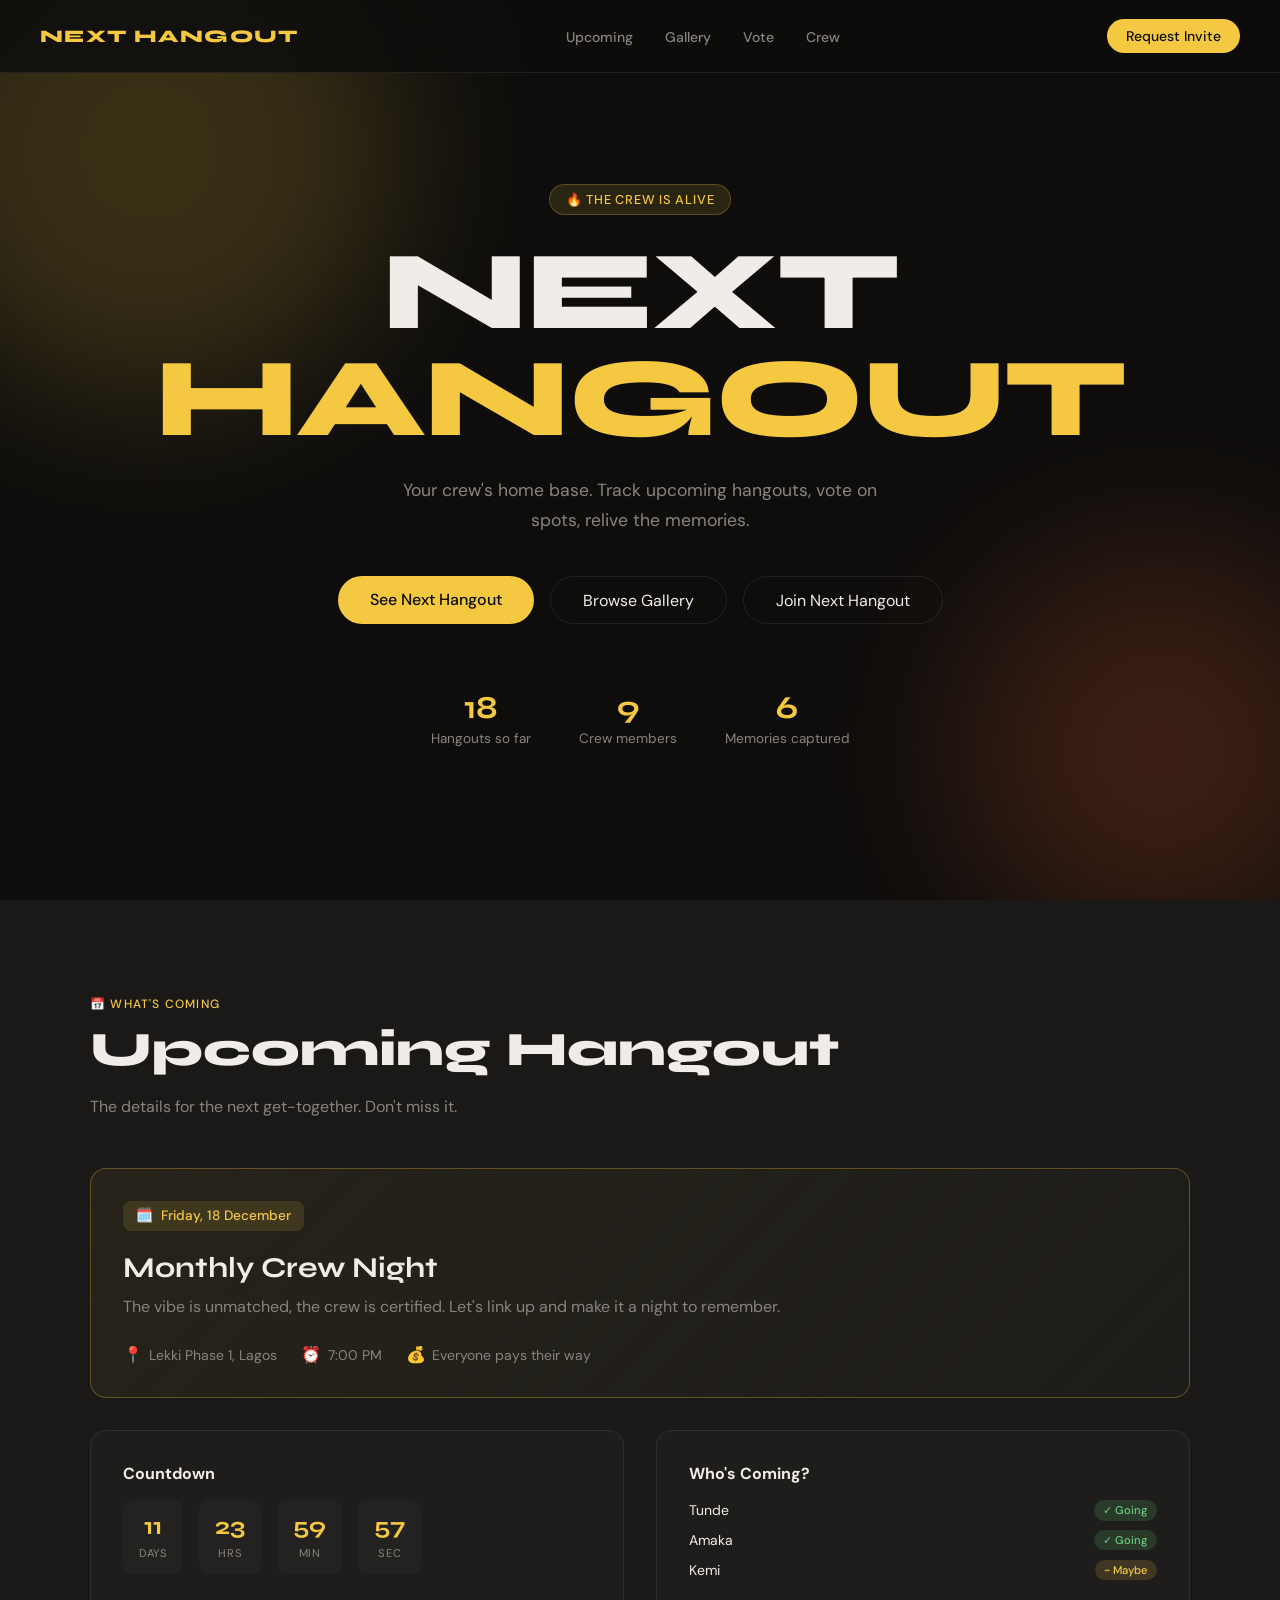
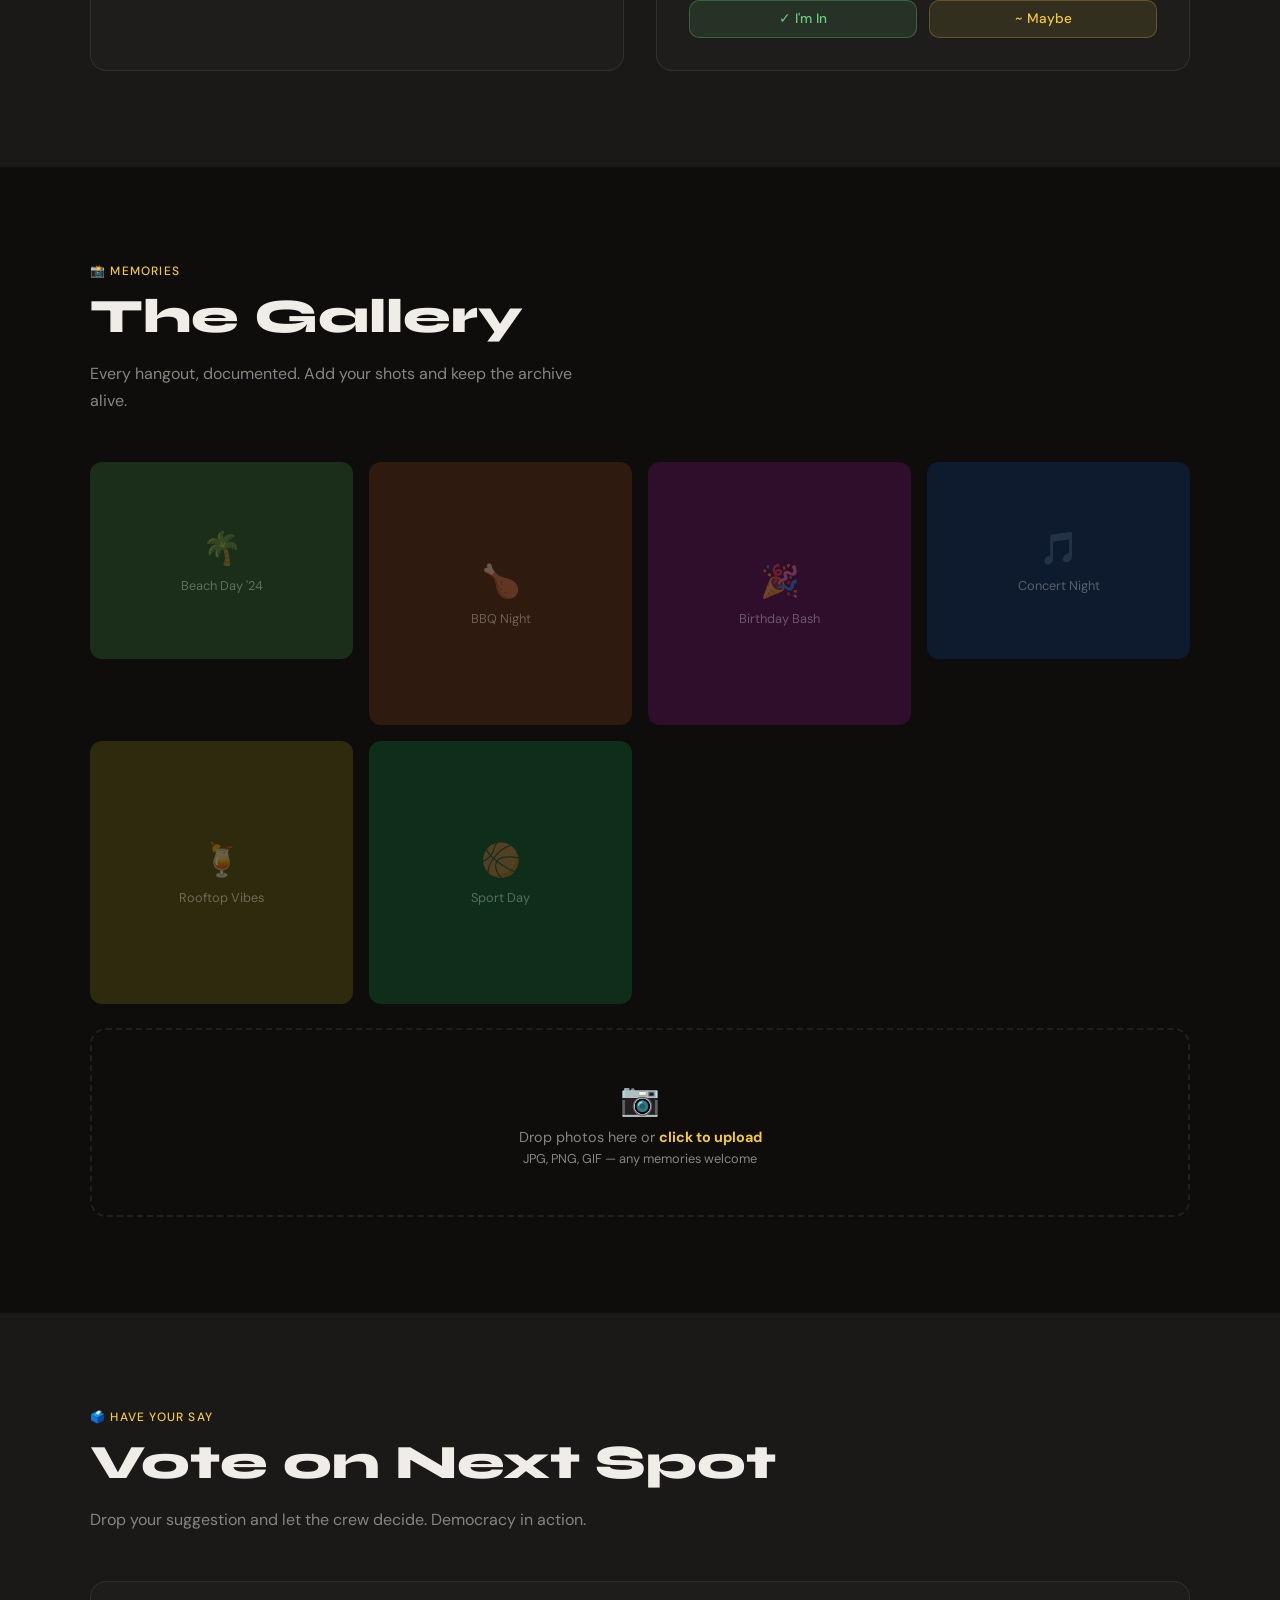
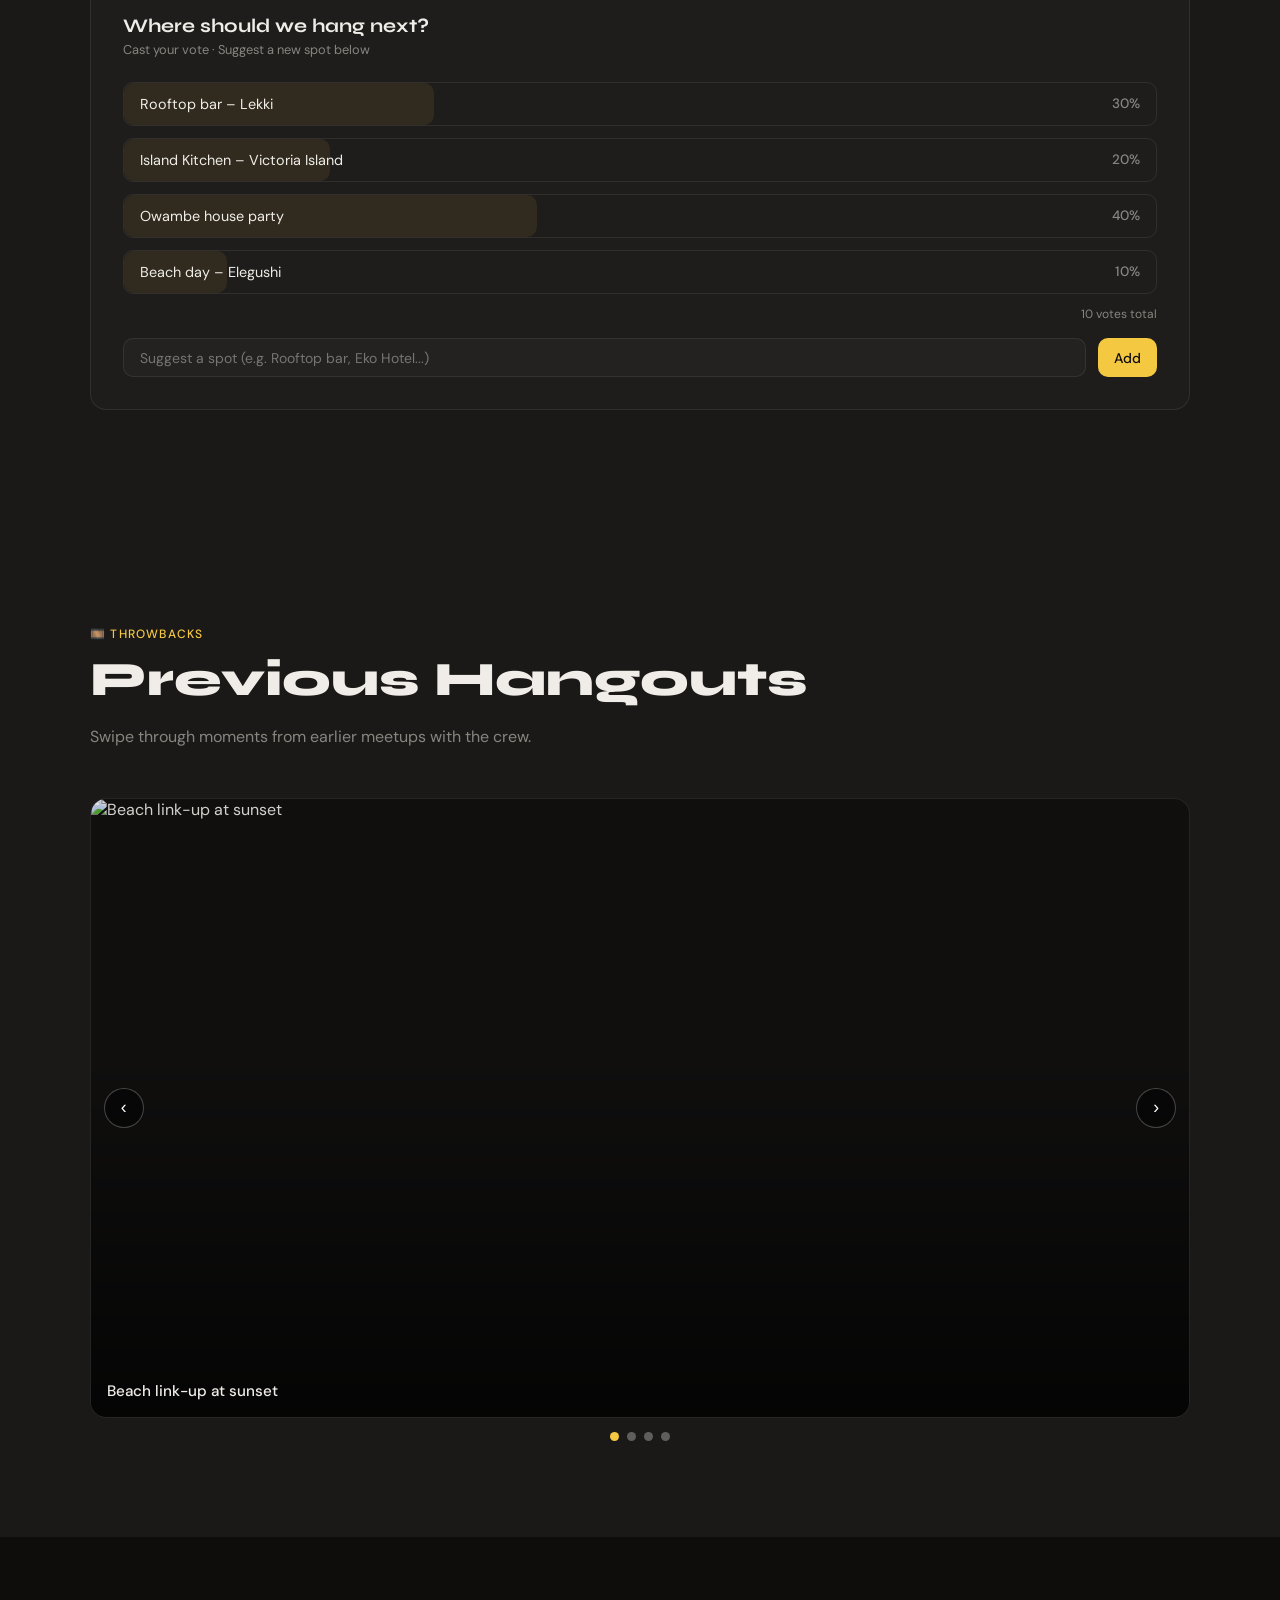
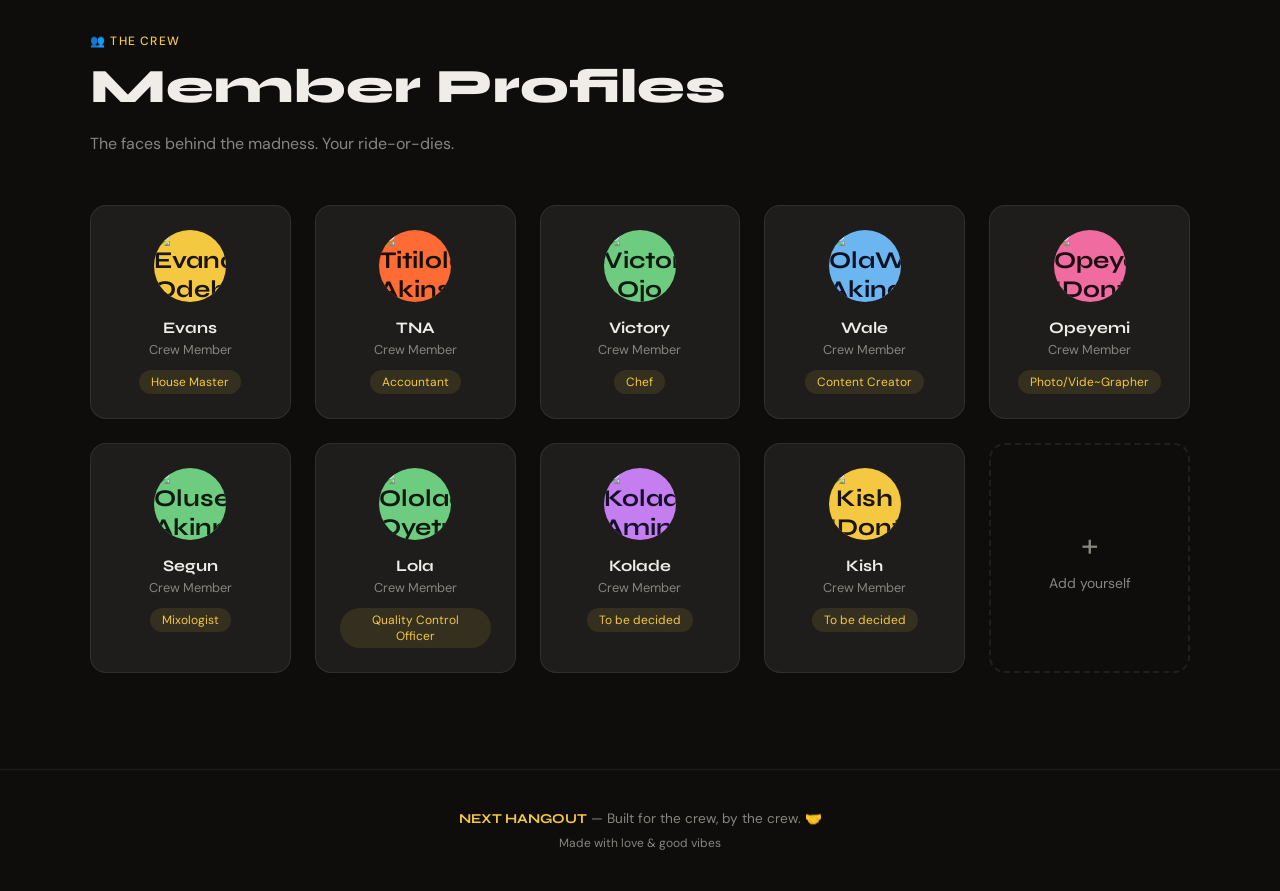
==== index.html @ 31e17ff7 "Update index.html" ====
<!DOCTYPE html>
<html lang="en">
<head>
<meta charset="UTF-8">
<meta name="viewport" content="width=device-width, initial-scale=1.0">
<title>NEXT HANGOUT</title>
<link href="https://fonts.googleapis.com/css2?family=Syne:wght@400;700;800&family=DM+Sans:ital,wght@0,300;0,400;0,500;1,300&display=swap" rel="stylesheet">
<style>
  *, *::before, *::after { box-sizing: border-box; margin: 0; padding: 0; }

  :root {
    --bg: #0e0d0c;
    --bg2: #1a1917;
    --bg3: #232220;
    --accent: #f5c842;
    --accent2: #ff6b35;
    --text: #f0ede8;
    --muted: #888580;
    --border: rgba(255,255,255,0.08);
    --card: #1e1d1b;
    --radius: 16px;
  }

  html { scroll-behavior: smooth; }

  body {
    font-family: 'DM Sans', sans-serif;
    background: var(--bg);
    color: var(--text);
    min-height: 100vh;
    overflow-x: hidden;
  }

  /* ── NAV ── */
  nav {
    position: fixed; top: 0; left: 0; right: 0; z-index: 100;
    display: flex; align-items: center; justify-content: space-between;
    padding: 1.2rem 2.5rem;
    background: rgba(14,13,12,0.85);
    backdrop-filter: blur(12px);
    border-bottom: 1px solid var(--border);
  }
  .nav-logo {
    font-family: 'Syne', sans-serif;
    font-weight: 800; font-size: 1.1rem; letter-spacing: 0.08em;
    color: var(--accent);
    text-decoration: none;
  }
  .nav-links { display: flex; gap: 2rem; list-style: none; }
  .nav-links a {
    color: var(--muted); text-decoration: none;
    font-size: 0.875rem; font-weight: 500;
    transition: color 0.2s;
  }
  .nav-links a:hover { color: var(--text); }
  .nav-toggle {
    display: none;
    width: 42px; height: 42px;
    border-radius: 10px;
    border: 1px solid var(--border);
    background: rgba(255,255,255,0.02);
    color: var(--text);
    cursor: pointer;
    align-items: center;
    justify-content: center;
    flex-direction: column;
    gap: 5px;
  }
  .nav-toggle span {
    width: 18px;
    height: 2px;
    background: var(--text);
    border-radius: 2px;
    transition: transform 0.2s, opacity 0.2s;
  }
  .nav-toggle[aria-expanded="true"] span:nth-child(1) { transform: translateY(7px) rotate(45deg); }
  .nav-toggle[aria-expanded="true"] span:nth-child(2) { opacity: 0; }
  .nav-toggle[aria-expanded="true"] span:nth-child(3) { transform: translateY(-7px) rotate(-45deg); }
  .nav-btn {
    background: var(--accent); color: #0e0d0c;
    border: none; border-radius: 50px; padding: 0.5rem 1.2rem;
    font-family: 'DM Sans', sans-serif; font-weight: 500; font-size: 0.875rem;
    cursor: pointer; transition: opacity 0.2s;
  }
  .nav-btn:hover { opacity: 0.85; }

  /* ── HERO ── */
  .hero {
    min-height: 100vh;
    display: flex; flex-direction: column; align-items: center; justify-content: center;
    text-align: center; padding: 6rem 2rem 4rem;
    position: relative; overflow: hidden;
  }
  .hero-blob {
    position: absolute; border-radius: 50%;
    filter: blur(80px); opacity: 0.18; pointer-events: none;
  }
  .blob1 { width: 500px; height: 500px; background: var(--accent); top: -100px; left: -100px; }
  .blob2 { width: 400px; height: 400px; background: var(--accent2); bottom: -50px; right: -80px; }
  .hero-tag {
    display: inline-block;
    background: rgba(245,200,66,0.12); color: var(--accent);
    border: 1px solid rgba(245,200,66,0.25);
    border-radius: 50px; padding: 0.4rem 1rem;
    font-size: 0.8rem; font-weight: 500; letter-spacing: 0.06em; text-transform: uppercase;
    margin-bottom: 1.5rem;
    animation: fadeUp 0.6s ease both;
  }
  .hero-title {
    font-family: 'Syne', sans-serif;
    font-weight: 800; font-size: clamp(3.5rem, 10vw, 7rem);
    line-height: 0.95; letter-spacing: -0.02em;
    animation: fadeUp 0.7s 0.1s ease both;
  }
  .hero-title span { color: var(--accent); }
  .hero-sub {
    margin-top: 1.5rem; font-size: 1.1rem; color: var(--muted);
    max-width: 480px; line-height: 1.7;
    animation: fadeUp 0.7s 0.2s ease both;
  }
  .hero-cta {
    margin-top: 2.5rem; display: flex; gap: 1rem; flex-wrap: wrap; justify-content: center;
    animation: fadeUp 0.7s 0.3s ease both;
  }
  .btn-primary {
    background: var(--accent); color: #0e0d0c;
    border: none; border-radius: 50px; padding: 0.8rem 2rem;
    font-family: 'DM Sans', sans-serif; font-weight: 500; font-size: 1rem;
    cursor: pointer; transition: transform 0.15s, opacity 0.15s; text-decoration: none;
    display: inline-block;
  }
  .btn-primary:hover { transform: translateY(-2px); opacity: 0.9; }
  .btn-secondary {
    background: transparent; color: var(--text);
    border: 1px solid var(--border); border-radius: 50px; padding: 0.8rem 2rem;
    font-family: 'DM Sans', sans-serif; font-weight: 400; font-size: 1rem;
    cursor: pointer; transition: background 0.2s; text-decoration: none;
    display: inline-block;
  }
  .btn-secondary:hover { background: var(--bg3); }
  .hero-stats {
    margin-top: 4rem; display: flex; gap: 3rem; flex-wrap: wrap; justify-content: center;
    animation: fadeUp 0.7s 0.4s ease both;
  }
  .hero-stat { text-align: center; }
  .hero-stat strong { display: block; font-family: 'Syne', sans-serif; font-size: 2rem; font-weight: 700; color: var(--accent); }
  .hero-stat span { font-size: 0.85rem; color: var(--muted); }

  /* ── SECTION COMMON ── */
  section { padding: 6rem 2rem; }
  .section-inner { max-width: 1100px; margin: 0 auto; }
  .section-label {
    font-size: 0.75rem; font-weight: 500; letter-spacing: 0.1em;
    text-transform: uppercase; color: var(--accent); margin-bottom: 0.75rem;
  }
  .section-title {
    font-family: 'Syne', sans-serif; font-weight: 800;
    font-size: clamp(2rem, 5vw, 3rem); line-height: 1.1;
    margin-bottom: 1rem;
  }
  .section-sub { color: var(--muted); font-size: 1rem; max-width: 500px; line-height: 1.7; margin-bottom: 3rem; }

  /* ── UPCOMING HANGOUT ── */
  #hangout { background: var(--bg2); }
  .hangout-grid {
    display: grid; grid-template-columns: 1fr 1fr; gap: 2rem;
  }
  @media(max-width: 700px) { .hangout-grid { grid-template-columns: 1fr; } }
  .hangout-card {
    background: var(--card); border: 1px solid var(--border);
    border-radius: var(--radius); padding: 2rem;
  }
  .hangout-main {
    border: 1px solid rgba(245,200,66,0.3);
    background: linear-gradient(135deg, rgba(245,200,66,0.06), var(--card));
    grid-column: 1 / -1;
  }
  .hangout-date-badge {
    display: inline-flex; align-items: center; gap: 0.5rem;
    background: rgba(245,200,66,0.12); color: var(--accent);
    border-radius: 8px; padding: 0.4rem 0.8rem; font-size: 0.85rem; font-weight: 500;
    margin-bottom: 1.2rem;
  }
  .hangout-main h3 {
    font-family: 'Syne', sans-serif; font-weight: 700; font-size: 1.8rem; margin-bottom: 0.5rem;
  }
  .hangout-main p { color: var(--muted); line-height: 1.7; margin-bottom: 1.5rem; }
  .hangout-meta { display: flex; gap: 1.5rem; flex-wrap: wrap; }
  .meta-item { display: flex; align-items: center; gap: 0.4rem; font-size: 0.875rem; color: var(--muted); }
  .meta-icon { font-size: 1rem; }
  .hangout-info h4 { font-family: 'Syne', sans-serif; font-size: 1.1rem; margin-bottom: 0.75rem; }
  .countdown { display: flex; gap: 1rem; }
  .cd-unit { text-align: center; background: var(--bg3); border-radius: 10px; padding: 0.75rem 1rem; min-width: 60px; }
  .cd-unit strong { display: block; font-family: 'Syne', sans-serif; font-size: 1.5rem; color: var(--accent); }
  .cd-unit span { font-size: 0.7rem; color: var(--muted); text-transform: uppercase; letter-spacing: 0.05em; }
  .rsvp-list { display: flex; flex-direction: column; gap: 0.6rem; }
  .rsvp-item { display: flex; justify-content: space-between; align-items: center; font-size: 0.875rem; }
  .rsvp-badge {
    font-size: 0.7rem; padding: 0.2rem 0.6rem; border-radius: 50px; font-weight: 500;
  }
  .going { background: rgba(100,220,130,0.15); color: #6dcc80; }
  .maybe { background: rgba(245,200,66,0.15); color: var(--accent); }
  .rsvp-btns { display: flex; gap: 0.75rem; margin-top: 1.2rem; }
  .rsvp-btn {
    flex: 1; padding: 0.6rem; border-radius: 10px; font-size: 0.85rem; font-weight: 500;
    cursor: pointer; transition: all 0.2s; border: 1px solid var(--border);
    font-family: 'DM Sans', sans-serif;
  }
  .rsvp-btn.yes { background: rgba(109,204,128,0.12); color: #6dcc80; border-color: rgba(109,204,128,0.3); }
  .rsvp-btn.yes:hover { background: rgba(109,204,128,0.22); }
  .rsvp-btn.maybe2 { background: rgba(245,200,66,0.1); color: var(--accent); border-color: rgba(245,200,66,0.25); }
  .rsvp-btn.maybe2:hover { background: rgba(245,200,66,0.18); }

  /* ── GALLERY ── */
  #gallery { background: var(--bg); }
  .gallery-grid {
    display: grid;
    grid-template-columns: repeat(auto-fill, minmax(220px, 1fr));
    gap: 1rem;
  }
  .gallery-item {
    border-radius: 12px; overflow: hidden; position: relative;
    aspect-ratio: 1; cursor: pointer;
    transition: transform 0.3s;
  }
  .gallery-item:hover { transform: scale(1.03); }
  .gallery-item:nth-child(3n+1) { aspect-ratio: 4/3; }
  .gallery-placeholder {
    width: 100%; height: 100%; display: flex; flex-direction: column;
    align-items: center; justify-content: center; gap: 0.5rem;
    font-size: 0.8rem; color: rgba(255,255,255,0.3);
  }
  .gallery-emoji { font-size: 2rem; }
  .gallery-overlay {
    position: absolute; inset: 0;
    background: linear-gradient(to top, rgba(0,0,0,0.7) 0%, transparent 50%);
    opacity: 0; transition: opacity 0.3s;
    display: flex; align-items: flex-end; padding: 0.75rem;
  }
  .gallery-item:hover .gallery-overlay { opacity: 1; }
  .gallery-overlay span { font-size: 0.8rem; font-weight: 500; }
  .upload-zone {
    border: 2px dashed var(--border); border-radius: var(--radius);
    padding: 3rem; text-align: center; margin-top: 1.5rem;
    cursor: pointer; transition: border-color 0.2s;
  }
  .upload-zone:hover { border-color: rgba(245,200,66,0.4); }
  .upload-zone p { color: var(--muted); font-size: 0.9rem; margin-top: 0.5rem; }
  #file-input { display: none; }

  /* ── POLL ── */
  #poll { background: var(--bg2); }
  .poll-card {
    background: var(--card); border: 1px solid var(--border);
    border-radius: var(--radius); padding: 2rem; margin-bottom: 1.5rem;
  }
  .poll-card h3 { font-family: 'Syne', sans-serif; font-size: 1.2rem; margin-bottom: 0.25rem; }
  .poll-card .poll-meta { font-size: 0.8rem; color: var(--muted); margin-bottom: 1.5rem; }
  .poll-option {
    margin-bottom: 0.75rem; cursor: pointer;
  }
  .poll-option-inner {
    display: flex; align-items: center; gap: 0.75rem;
    padding: 0.75rem 1rem; border-radius: 10px;
    border: 1px solid var(--border); transition: all 0.2s;
    position: relative; overflow: hidden;
  }
  .poll-option:hover .poll-option-inner { border-color: rgba(245,200,66,0.3); }
  .poll-option.voted .poll-option-inner { border-color: rgba(245,200,66,0.4); background: rgba(245,200,66,0.04); }
  .poll-bar {
    position: absolute; left: 0; top: 0; bottom: 0;
    background: rgba(245,200,66,0.08); transition: width 0.5s ease;
    border-radius: 10px;
  }
  .poll-label { flex: 1; font-size: 0.9rem; position: relative; z-index: 1; }
  .poll-pct { font-size: 0.85rem; color: var(--muted); font-weight: 500; position: relative; z-index: 1; }
  .poll-votes { font-size: 0.75rem; color: var(--muted); margin-top: 0.5rem; text-align: right; }
  .add-option-row { display: flex; gap: 0.75rem; margin-top: 1rem; }
  .add-option-input {
    flex: 1; background: var(--bg3); border: 1px solid var(--border);
    border-radius: 10px; padding: 0.6rem 1rem; color: var(--text); font-family: 'DM Sans', sans-serif;
    font-size: 0.875rem;
  }
  .add-option-input:focus { outline: none; border-color: rgba(245,200,66,0.4); }
  .add-option-btn {
    background: var(--accent); color: #0e0d0c; border: none;
    border-radius: 10px; padding: 0.6rem 1rem; font-weight: 500; font-size: 0.875rem;
    cursor: pointer; font-family: 'DM Sans', sans-serif; transition: opacity 0.2s;
  }
  .add-option-btn:hover { opacity: 0.85; }

  /* ── PREVIOUS HANGOUTS SLIDER ── */
  #previous-hangouts { background: var(--bg2); }
  .slider-shell {
    position: relative;
    border-radius: var(--radius);
    overflow: hidden;
    border: 1px solid var(--border);
    background: #131211;
  }
  .slider-track {
    display: flex;
    transition: transform 0.45s ease;
    will-change: transform;
  }
  .slide {
    min-width: 100%;
    position: relative;
    aspect-ratio: 16 / 9;
    overflow: hidden;
  }
  .slide img {
    width: 100%;
    height: 100%;
    object-fit: cover;
    display: block;
  }
  .slide-overlay {
    position: absolute;
    inset: 0;
    background: linear-gradient(to top, rgba(0,0,0,0.72) 0%, rgba(0,0,0,0.12) 60%);
    display: flex;
    align-items: flex-end;
    padding: 1rem;
  }
  .slide-caption { font-size: 0.95rem; font-weight: 500; }
  .slider-control {
    position: absolute;
    top: 50%;
    transform: translateY(-50%);
    width: 40px;
    height: 40px;
    border: 1px solid rgba(255,255,255,0.25);
    border-radius: 50%;
    background: rgba(0,0,0,0.45);
    color: #fff;
    font-size: 1.1rem;
    cursor: pointer;
    display: flex;
    align-items: center;
    justify-content: center;
    z-index: 2;
  }
  .slider-control.prev { left: 0.8rem; }
  .slider-control.next { right: 0.8rem; }
  .slider-dots {
    display: flex;
    justify-content: center;
    gap: 0.5rem;
    margin-top: 0.9rem;
  }
  .slider-dot {
    width: 9px;
    height: 9px;
    border-radius: 50%;
    border: 0;
    background: rgba(255,255,255,0.3);
    cursor: pointer;
  }
  .slider-dot.active { background: var(--accent); }

  /* ── MEMBERS ── */
  #members { background: var(--bg); }
  .members-grid {
    display: grid; grid-template-columns: repeat(auto-fill, minmax(200px, 1fr)); gap: 1.5rem;
  }
  .member-card {
    background: var(--card); border: 1px solid var(--border);
    border-radius: var(--radius); padding: 1.5rem; text-align: center;
    transition: transform 0.2s, border-color 0.2s;
    cursor: pointer;
  }
  .member-card:hover { transform: translateY(-4px); border-color: rgba(245,200,66,0.3); }
  .member-avatar {
    width: 72px; height: 72px; border-radius: 50%;
    margin: 0 auto 1rem; display: flex; align-items: center; justify-content: center;
    font-family: 'Syne', sans-serif; font-weight: 700; font-size: 1.5rem;
    overflow: hidden;
  }
  .member-avatar img {
    width: 100%;
    height: 100%;
    object-fit: cover;
    display: block;
  }
  .member-name { font-family: 'Syne', sans-serif; font-weight: 700; font-size: 1rem; margin-bottom: 0.25rem; }
  .member-role { font-size: 0.8rem; color: var(--muted); margin-bottom: 0.75rem; }
  .member-vibe {
    display: inline-block; background: rgba(245,200,66,0.1); color: var(--accent);
    border-radius: 50px; padding: 0.25rem 0.75rem; font-size: 0.75rem;
  }
  .add-member-card {
    background: transparent; border: 2px dashed var(--border);
    border-radius: var(--radius); padding: 1.5rem; text-align: center;
    cursor: pointer; transition: all 0.2s; display: flex; flex-direction: column;
    align-items: center; justify-content: center; min-height: 200px;
  }
  .add-member-card:hover { border-color: rgba(245,200,66,0.4); background: rgba(245,200,66,0.03); }
  .add-member-card .plus { font-size: 2rem; color: var(--muted); margin-bottom: 0.5rem; }
  .add-member-card span { font-size: 0.875rem; color: var(--muted); }

  /* ── FOOTER ── */
  footer {
    border-top: 1px solid var(--border); padding: 2.5rem 2rem; text-align: center;
    color: var(--muted); font-size: 0.85rem;
  }
  footer strong { color: var(--accent); font-family: 'Syne', sans-serif; }

  /* ── MODAL ── */
  .modal-backdrop {
    position: fixed; inset: 0; background: rgba(0,0,0,0.7);
    display: flex; align-items: center; justify-content: center;
    z-index: 200; opacity: 0; pointer-events: none; transition: opacity 0.3s;
  }
  .modal-backdrop.open { opacity: 1; pointer-events: all; }
  .modal {
    background: var(--card); border: 1px solid var(--border);
    border-radius: 20px; padding: 2rem; width: 90%; max-width: 440px;
    transform: scale(0.95); transition: transform 0.3s;
  }
  .modal-backdrop.open .modal { transform: scale(1); }
  .modal h3 { font-family: 'Syne', sans-serif; font-size: 1.3rem; margin-bottom: 1.5rem; }
  .modal-field { margin-bottom: 1rem; }
  .modal-field label { display: block; font-size: 0.8rem; color: var(--muted); margin-bottom: 0.4rem; }
  .modal-field input, .modal-field select {
    width: 100%; background: var(--bg3); border: 1px solid var(--border);
    border-radius: 10px; padding: 0.65rem 1rem; color: var(--text);
    font-family: 'DM Sans', sans-serif; font-size: 0.9rem;
  }
  .modal-field input:focus, .modal-field select:focus { outline: none; border-color: rgba(245,200,66,0.4); }
  .modal-field select option { background: var(--bg3); }
  .modal-btns { display: flex; gap: 0.75rem; margin-top: 1.5rem; }
  .modal-cancel {
    flex: 1; background: transparent; border: 1px solid var(--border);
    border-radius: 10px; padding: 0.7rem; color: var(--muted);
    font-family: 'DM Sans', sans-serif; cursor: pointer; transition: background 0.2s;
  }
  .modal-cancel:hover { background: var(--bg3); }
  .modal-submit {
    flex: 2; background: var(--accent); border: none; border-radius: 10px;
    padding: 0.7rem; color: #0e0d0c; font-weight: 500;
    font-family: 'DM Sans', sans-serif; cursor: pointer; transition: opacity 0.2s;
  }
  .modal-submit:hover { opacity: 0.85; }
  .join-form {
    display: grid;
    gap: 0.9rem;
  }
  .join-form .modal-field { margin-bottom: 0; }
  .join-help {
    font-size: 0.78rem;
    color: var(--muted);
    line-height: 1.5;
  }
  .form-status {
    font-size: 0.85rem;
    border-radius: 10px;
    padding: 0.55rem 0.75rem;
    border: 1px solid var(--border);
    background: var(--bg3);
    display: none;
  }
  .form-status.show { display: block; }
  .form-status.success {
    color: #6dcc80;
    border-color: rgba(109,204,128,0.35);
    background: rgba(109,204,128,0.08);
  }
  .form-status.error {
    color: #ff9680;
    border-color: rgba(255,107,53,0.35);
    background: rgba(255,107,53,0.08);
  }
  .profile-modal .modal { max-width: 500px; }
  .profile-header {
    display: flex;
    align-items: center;
    gap: 1rem;
    margin-bottom: 1.25rem;
  }
  .profile-photo {
    width: 88px;
    height: 88px;
    border-radius: 50%;
    object-fit: cover;
    border: 2px solid rgba(245,200,66,0.35);
    flex-shrink: 0;
  }
  .profile-name {
    font-family: 'Syne', sans-serif;
    font-size: 1.35rem;
    font-weight: 700;
    line-height: 1.2;
  }
  .profile-role { color: var(--muted); font-size: 0.9rem; margin-top: 0.2rem; }
  .profile-list { display: grid; gap: 0.7rem; }
  .profile-row {
    display: flex;
    justify-content: space-between;
    gap: 1rem;
    font-size: 0.92rem;
    border: 1px solid var(--border);
    border-radius: 10px;
    padding: 0.65rem 0.8rem;
    background: var(--bg3);
  }
  .profile-row span:first-child { color: var(--muted); }
  .profile-row span:last-child { text-align: right; }

  /* ── ANIMS ── */
  @keyframes fadeUp {
    from { opacity: 0; transform: translateY(20px); }
    to { opacity: 1; transform: translateY(0); }
  }

  /* ── LIGHTBOX ── */
  .lightbox {
    position: fixed; inset: 0; background: rgba(0,0,0,0.92);
    display: flex; align-items: center; justify-content: center;
    z-index: 300; opacity: 0; pointer-events: none; transition: opacity 0.3s;
  }
  .lightbox.open { opacity: 1; pointer-events: all; }
  .lightbox img { max-width: 90vw; max-height: 85vh; border-radius: 12px; object-fit: contain; }
  .lightbox-close {
    position: absolute; top: 1.5rem; right: 1.5rem;
    background: rgba(255,255,255,0.1); border: none; color: white;
    width: 40px; height: 40px; border-radius: 50%; font-size: 1.2rem;
    cursor: pointer; display: flex; align-items: center; justify-content: center;
  }

  /* ── RESPONSIVE ── */
  @media (max-width: 980px) {
    nav { padding: 1rem 1.5rem; }
    section { padding: 5rem 1.5rem; }
    .hero { padding: 6rem 1.5rem 3.5rem; }
    .hero-stats { gap: 2rem; }
  }

  @media (max-width: 760px) {
    nav {
      padding: 0.9rem 1rem;
      align-items: center;
      flex-wrap: wrap;
      gap: 0.7rem 1rem;
    }
    .nav-toggle { display: inline-flex; margin-left: auto; }
    .nav-btn {
      order: 2;
      margin-left: 0;
      width: 100%;
      padding: 0.45rem 0.9rem;
      font-size: 0.8rem;
    }
    .nav-links {
      width: 100%;
      order: 3;
      display: flex;
      flex-direction: column;
      gap: 0.35rem;
      max-height: 0;
      overflow: hidden;
      opacity: 0;
      pointer-events: none;
      padding-top: 0;
      border-top: 0;
      transition: max-height 0.25s ease, opacity 0.2s ease, padding-top 0.2s ease;
    }
    .nav-links.open {
      max-height: 220px;
      opacity: 1;
      pointer-events: all;
      padding-top: 0.55rem;
      border-top: 1px solid var(--border);
    }
    .nav-links a { display: block; padding: 0.3rem 0; }
    .hero-title { font-size: clamp(2.5rem, 14vw, 4rem); }
    .hero-sub { font-size: 1rem; }
    .hero-stats { gap: 1.2rem; }
    .hero-stat strong { font-size: 1.6rem; }
    .countdown { flex-wrap: wrap; }
    .cd-unit { flex: 1 1 calc(50% - 0.5rem); }
    .rsvp-btns { flex-direction: column; }
    .add-option-row { flex-direction: column; }
    .upload-zone { padding: 2rem 1.25rem; }
    .modal { padding: 1.25rem; border-radius: 16px; }
    .slider-control {
      width: 36px;
      height: 36px;
      font-size: 1rem;
    }
    .slide-overlay { padding: 0.8rem; }
    .slide-caption { font-size: 0.85rem; }
    .profile-header { align-items: flex-start; }
    .profile-photo {
      width: 76px;
      height: 76px;
    }
    .profile-name { font-size: 1.2rem; }
    .profile-row { font-size: 0.86rem; }
  }

  @media (max-width: 480px) {
    section { padding: 4.25rem 1rem; }
    .hero { padding: 6.2rem 1rem 3rem; }
    .hero-title {
      font-size: clamp(2rem, 11.5vw, 2.9rem);
      line-height: 0.9;
      letter-spacing: 0;
      width: 100%;
    }
    .hero-title span { display: block; font-size: 0.9em; }
    .hero-sub {
      max-width: 32ch;
      margin-left: auto;
      margin-right: auto;
    }
    .hero-tag { margin-bottom: 1rem; }
    .hero-cta {
      width: 100%;
      flex-direction: column;
      gap: 0.75rem;
    }
    .hero-cta .btn-primary,
    .hero-cta .btn-secondary { width: 100%; }
    .hangout-card,
    .poll-card { padding: 1.2rem; }
    .slider-control.prev { left: 0.55rem; }
    .slider-control.next { right: 0.55rem; }
    .members-grid { grid-template-columns: 1fr; }
    .modal-btns { flex-direction: column; }
  }
</style>
</head>
<body>

<!-- NAV -->
<nav>
  <a class="nav-logo" href="#">NEXT HANGOUT</a>
  <button class="nav-toggle" id="nav-toggle" aria-label="Toggle navigation" aria-controls="primary-nav" aria-expanded="false">
    <span></span><span></span><span></span>
  </button>
  <ul class="nav-links" id="primary-nav">
    <li><a href="#hangout">Upcoming</a></li>
    <li><a href="#gallery">Gallery</a></li>
    <li><a href="#poll">Vote</a></li>
    <li><a href="#members">Crew</a></li>
  </ul>
  <button class="nav-btn" onclick="openJoinModal()">Request Invite</button>
</nav>

<!-- HERO -->
<section class="hero">
  <div class="hero-blob blob1"></div>
  <div class="hero-blob blob2"></div>
  <div class="hero-tag">🔥 The crew is alive</div>
  <h1 class="hero-title">NEXT<br><span>HANGOUT</span></h1>
  <p class="hero-sub">Your crew's home base. Track upcoming hangouts, vote on spots, relive the memories.</p>
  <div class="hero-cta">
    <a href="#hangout" class="btn-primary">See Next Hangout</a>
    <a href="#gallery" class="btn-secondary">Browse Gallery</a>
    <button class="btn-secondary" type="button" onclick="openJoinModal()">Join Next Hangout</button>
  </div>
  <div class="hero-stats">
    <div class="hero-stat"><strong id="stat-hangouts">0</strong><span>Hangouts so far</span></div>
    <div class="hero-stat"><strong id="stat-members">0</strong><span>Crew members</span></div>
    <div class="hero-stat"><strong id="stat-photos">0</strong><span>Memories captured</span></div>
  </div>
</section>

<!-- UPCOMING HANGOUT -->
<section id="hangout">
  <div class="section-inner">
    <p class="section-label">📅 What's coming</p>
    <h2 class="section-title">Upcoming Hangout</h2>
    <p class="section-sub">The details for the next get-together. Don't miss it.</p>
    <div class="hangout-grid">
      <div class="hangout-card hangout-main">
        <div class="hangout-date-badge">🗓️ <span id="event-date-label">Loading...</span></div>
        <h3 id="event-name">Monthly Crew Night</h3>
        <p id="event-desc">The vibe is unmatched, the crew is certified. Let's link up and make it a night to remember.</p>
        <div class="hangout-meta">
          <div class="meta-item"><span class="meta-icon">📍</span><span id="event-location">Lekki Phase 1, Lagos</span></div>
          <div class="meta-item"><span class="meta-icon">⏰</span><span id="event-time">7:00 PM</span></div>
          <div class="meta-item"><span class="meta-icon">💰</span><span id="event-cost">Everyone pays their way</span></div>
        </div>
      </div>
      <div class="hangout-card">
        <h4>Countdown</h4>
        <div class="countdown" style="margin-top:1rem">
          <div class="cd-unit"><strong id="cd-days">--</strong><span>Days</span></div>
          <div class="cd-unit"><strong id="cd-hrs">--</strong><span>Hrs</span></div>
          <div class="cd-unit"><strong id="cd-min">--</strong><span>Min</span></div>
          <div class="cd-unit"><strong id="cd-sec">--</strong><span>Sec</span></div>
        </div>
      </div>
      <div class="hangout-card">
        <h4>Who's Coming?</h4>
        <div class="rsvp-list" id="rsvp-list" style="margin-top:1rem"></div>
        <div class="rsvp-btns">
          <button class="rsvp-btn yes" onclick="rsvp('going')">✓ I'm In</button>
          <button class="rsvp-btn maybe2" onclick="rsvp('maybe')">~ Maybe</button>
        </div>
      </div>
    </div>
  </div>
</section>

<!-- GALLERY -->
<section id="gallery">
  <div class="section-inner">
    <p class="section-label">📸 Memories</p>
    <h2 class="section-title">The Gallery</h2>
    <p class="section-sub">Every hangout, documented. Add your shots and keep the archive alive.</p>
    <div class="gallery-grid" id="gallery-grid"></div>
    <div class="upload-zone" onclick="document.getElementById('file-input').click()">
      <div style="font-size:2rem">📷</div>
      <p>Drop photos here or <strong style="color:var(--accent)">click to upload</strong></p>
      <p style="font-size:0.8rem;margin-top:0.25rem">JPG, PNG, GIF — any memories welcome</p>
    </div>
    <input type="file" id="file-input" accept="image/*" multiple onchange="handleUpload(event)">
  </div>
</section>

<!-- POLL -->
<section id="poll">
  <div class="section-inner">
    <p class="section-label">🗳️ Have your say</p>
    <h2 class="section-title">Vote on Next Spot</h2>
    <p class="section-sub">Drop your suggestion and let the crew decide. Democracy in action.</p>
    <div class="poll-card">
      <h3>Where should we hang next?</h3>
      <p class="poll-meta">Cast your vote · Suggest a new spot below</p>
      <div id="poll-options"></div>
      <div class="poll-votes" id="poll-total">0 votes total</div>
      <div class="add-option-row">
        <input type="text" class="add-option-input" id="new-option-input" placeholder="Suggest a spot (e.g. Rooftop bar, Eko Hotel...)" onkeydown="if(event.key==='Enter')addOption()">
        <button class="add-option-btn" onclick="addOption()">Add</button>
      </div>
    </div>
  </div>
</section>

<!-- PREVIOUS HANGOUTS -->
<section id="previous-hangouts">
  <div class="section-inner">
    <p class="section-label">🎞️ Throwbacks</p>
    <h2 class="section-title">Previous Hangouts</h2>
    <p class="section-sub">Swipe through moments from earlier meetups with the crew.</p>
    <div class="slider-shell" id="hangout-slider">
      <button class="slider-control prev" id="slider-prev" aria-label="Previous slide">‹</button>
      <div class="slider-track" id="slider-track"></div>
      <button class="slider-control next" id="slider-next" aria-label="Next slide">›</button>
    </div>
    <div class="slider-dots" id="slider-dots"></div>
  </div>
</section>

<!-- MEMBERS -->
<section id="members">
  <div class="section-inner">
    <p class="section-label">👥 The crew</p>
    <h2 class="section-title">Member Profiles</h2>
    <p class="section-sub">The faces behind the madness. Your ride-or-dies.</p>
    <div class="members-grid" id="members-grid"></div>
  </div>
</section>

<!-- FOOTER -->
<footer>
  <strong>NEXT HANGOUT</strong> — Built for the crew, by the crew. 🤝
  <div style="margin-top:0.5rem;font-size:0.75rem">Made with love & good vibes</div>
</footer>

<!-- ADD MEMBER MODAL -->
<div class="modal-backdrop" id="member-modal">
  <div class="modal">
    <h3>Join the Crew 🤝</h3>
    <div class="modal-field">
      <label>Your Name</label>
      <input type="text" id="m-name" placeholder="e.g. Tunde, Amaka, Big K...">
    </div>
    <div class="modal-field">
      <label>Your Role / Nickname</label>
      <input type="text" id="m-role" placeholder="e.g. The Organiser, Hype Man...">
    </div>
    <div class="modal-field">
      <label>Your Vibe</label>
      <input type="text" id="m-vibe" placeholder="e.g. Always Late, Food First...">
    </div>
    <div class="modal-field">
      <label>Avatar Color</label>
      <select id="m-color">
        <option value="#f5c842,#1a1510">Gold 🟡</option>
        <option value="#ff6b35,#1a0e09">Orange 🟠</option>
        <option value="#6dcc80,#0e1a10">Green 🟢</option>
        <option value="#6bb5f0,#0e1220">Blue 🔵</option>
        <option value="#c47ef0,#15102a">Purple 🟣</option>
        <option value="#f06b9f,#1a0e14">Pink 🩷</option>
      </select>
    </div>
    <div class="modal-btns">
      <button class="modal-cancel" onclick="closeMemberModal()">Cancel</button>
      <button class="modal-submit" onclick="addMember()">Add Me to the Crew</button>
    </div>
  </div>
</div>

<!-- JOIN REQUEST MODAL -->
<div class="modal-backdrop" id="join-modal">
  <div class="modal">
    <h3>Request to Join</h3>
    <form id="join-form" class="join-form" action="https://api.web3forms.com/submit" method="POST">
      <input type="hidden" name="access_key" value="cec1ac94-525d-4ae2-a182-9e60466f6e53">
      <input type="hidden" name="subject" value="New Join Request - Next Hangout">
      <input type="hidden" name="from_name" value="Next Hangout Website">
      <input type="checkbox" name="botcheck" style="display:none">
      <div class="modal-field">
        <label>Full Name</label>
        <input type="text" name="name" required placeholder="e.g. Evans Adebayo">
      </div>
      <div class="modal-field">
        <label>Email</label>
        <input type="email" name="email" required placeholder="you@example.com">
      </div>
      <div class="modal-field">
        <label>Phone Number</label>
        <input type="tel" name="phone" required placeholder="+234...">
      </div>
      <div class="modal-field">
        <label>Why do you want to join?</label>
        <input type="text" name="message" required placeholder="Tell us your vibe">
      </div>
      <!-- MEMBER PROFILE MODAL <p class="join-help">Replace <code>cec1ac94-525d-4ae2-a182-9e60466f6e53</code> with your real Web3Forms key.</p> -->
      <div id="join-form-status" class="form-status" role="status" aria-live="polite"></div>
      <div class="modal-btns">
        <button type="button" class="modal-cancel" onclick="closeJoinModal()">Cancel</button>
        <button type="submit" class="modal-submit">Send Request</button>
      </div>
    </form>
  </div>
</div>

<!-- MEMBER PROFILE MODAL -->
<div class="modal-backdrop profile-modal" id="profile-modal">
  <div class="modal">
    <div class="profile-header">
      <img class="profile-photo" id="profile-photo" src="" alt="">
      <div>
        <div class="profile-name" id="profile-full-name">Crew Member</div>
        <div class="profile-role" id="profile-role">Crew Member</div>
      </div>
    </div>
    <div class="profile-list">
      <div class="profile-row"><span>Hobbies</span><span id="profile-hobbies">-</span></div>
      <div class="profile-row"><span>Fav Team</span><span id="profile-team">-</span></div>
      <div class="profile-row"><span>Gender</span><span id="profile-gender">-</span></div>
    </div>
    <div class="modal-btns">
      <button class="modal-submit" onclick="closeProfileModal()">Close Profile</button>
    </div>
  </div>
</div>

<!-- LIGHTBOX -->
<div class="lightbox" id="lightbox" onclick="closeLightbox()">
  <img id="lightbox-img" src="" alt="">
  <button class="lightbox-close" onclick="closeLightbox()">✕</button>
</div>

<script>
// ── DATA ──
const nextHangout = {
  name: "Monthly Crew Night",
  date: new Date(Date.now() + 12 * 24 * 60 * 60 * 1000),
  location: "Lekki Phase 1, Lagos",
  time: "7:00 PM",
  cost: "Everyone pays their way",
  desc: "The vibe is unmatched, the crew is certified. Let's link up and make it a night to remember."
};

let members = [
  { name: "Evans", fullName: "Evander Odebode", role: "Crew Member", vibe: "House Master", hobbies: "Gaming, Movies", favTeam: "Manchester United", gender: "Male", photo: "https://randomuser.me/api/portraits/men/11.jpg", color: "#f5c842,#1a1510" },
  { name: "TNA", fullName: "Titilola Akinsola", role: "Crew Member", vibe: "Accountant", hobbies: "Fashion, Karaoke", favTeam: "Chelsea", gender: "Female", photo: "https://randomuser.me/api/portraits/women/22.jpg", color: "#ff6b35,#1a0e09" },
  { name: "Victory", fullName: "Victory Ojo", role: "Crew Member", vibe: "Chef", hobbies: "Cooking, Anime", favTeam: "Manchester United", gender: "Female", photo: "https://randomuser.me/api/portraits/women/33.jpg", color: "#6dcc80,#0e1a10" },
  { name: "Wale", fullName: "OlaWale Akindele", role: "Crew Member", vibe: "Content Creator", hobbies: "Game Coordinato, Vlogging", favTeam: "Barcelona", gender: "Male", photo: "https://randomuser.me/api/portraits/men/44.jpg", color: "#6bb5f0,#0e1220" },
  { name: "Opeyemi", fullName: "Opeyemi IDontKnowYourSurname", role: "Crew Member", vibe: "Photo/Vide~Grapher", hobbies: "Vlogging, Food", favTeam: "Manchester United", gender: "Female", photo: "https://randomuser.me/api/portraits/women/66.jpg", color: "#f06b9f,#1a0e14" },
  { name: "Segun", fullName: "Olusegun Akinnola", role: "Crew Member", vibe: "Mixologist", hobbies: "Cocktails, Music", favTeam: "Manchester United", gender: "Male", photo: "https://randomuser.me/api/portraits/men/88.jpg", color: "#6dcc80,#0e1a10" },
  { name: "Lola", fullName: "Ololade Oyetunde", role: "Crew Member", vibe: "Quality Control Officer", hobbies: "Travelling, Food", favTeam: "AC Milan", gender: "Female", photo: "https://randomuser.me/api/portraits/men/88.jpg", color: "#6dcc80,#0e1a10" },
  { name: "Kolade", fullName: "Kolade Aminu", role: "Crew Member", vibe: "To be decided", hobbies: "DJing, Football", favTeam: "Manchester City", gender: "Male", photo: "https://randomuser.me/api/portraits/men/55.jpg", color: "#c47ef0,#15102a" },
  { name: "Kish", fullName: "Kish IDontKnowYourSurname", role: "Crew Member", vibe: "To be decided", hobbies: "Photography, Vlogging", favTeam: "Real Madrid", gender: "Male", photo: "https://randomuser.me/api/portraits/men/77.jpg", color: "#f5c842,#1a1510" },

];

let pollOptions = [
  { label: "Rooftop bar – Lekki", votes: 3 },
  { label: "Island Kitchen – Victoria Island", votes: 2 },
  { label: "Owambe house party", votes: 4 },
  { label: "Beach day – Elegushi", votes: 1 },
];

let userVote = null;

let rsvpList = [
  { name: "Tunde", status: "going" },
  { name: "Amaka", status: "going" },
  { name: "Kemi", status: "maybe" },
];

const galleryItems = [
  { emoji: "🌴", label: "Beach Day '24", bg: "#1a2e1a" },
  { emoji: "🍗", label: "BBQ Night", bg: "#2e1a0e" },
  { emoji: "🎉", label: "Birthday Bash", bg: "#2e0e2a" },
  { emoji: "🎵", label: "Concert Night", bg: "#0e1a2e" },
  { emoji: "🍹", label: "Rooftop Vibes", bg: "#2e2a0e" },
  { emoji: "🏀", label: "Sport Day", bg: "#0e2e1a" },
];

const previousHangoutSlides = [
  {
    img: "https://images.unsplash.com/photo-1529156069898-49953e39b3ac?auto=format&fit=crop&w=1600&q=80",
    caption: "Beach link-up at sunset"
  },
  {
    img: "https://images.unsplash.com/photo-1514525253161-7a46d19cd819?auto=format&fit=crop&w=1600&q=80",
    caption: "Live music night with the full crew"
  },
  {
    img: "https://images.unsplash.com/photo-1492684223066-81342ee5ff30?auto=format&fit=crop&w=1600&q=80",
    caption: "Rooftop chill and city lights"
  },
  {
    img: "https://images.unsplash.com/photo-1460353581641-37baddab0fa2?auto=format&fit=crop&w=1600&q=80",
    caption: "Weekend outdoor hangout"
  }
];

let sliderIndex = 0;
let sliderTimer = null;

let photoCount = galleryItems.length;

// ── INIT ──
function init() {
  initMobileNav();
  renderEventInfo();
  startCountdown();
  renderRsvp();
  renderGallery();
  initHangoutSlider();
  renderPoll();
  renderMembers();
  animateStats();
}

function initMobileNav() {
  const toggle = document.getElementById('nav-toggle');
  const links = document.getElementById('primary-nav');
  if (!toggle || !links) return;

  const closeMenu = () => {
    links.classList.remove('open');
    toggle.setAttribute('aria-expanded', 'false');
  };

  toggle.addEventListener('click', () => {
    const isOpen = links.classList.toggle('open');
    toggle.setAttribute('aria-expanded', String(isOpen));
  });

  links.querySelectorAll('a').forEach(link => {
    link.addEventListener('click', () => {
      if (window.innerWidth <= 760) closeMenu();
    });
  });

  document.addEventListener('click', e => {
    if (window.innerWidth > 760) return;
    if (!links.contains(e.target) && !toggle.contains(e.target)) closeMenu();
  });

  window.addEventListener('resize', () => {
    if (window.innerWidth > 760) closeMenu();
  });
}

function initHangoutSlider() {
  const track = document.getElementById('slider-track');
  const dots = document.getElementById('slider-dots');
  const prev = document.getElementById('slider-prev');
  const next = document.getElementById('slider-next');
  const shell = document.getElementById('hangout-slider');

  if (!track || !dots || !prev || !next || !shell || !previousHangoutSlides.length) return;

  track.innerHTML = previousHangoutSlides.map(slide => `
    <div class="slide">
      <img src="${slide.img}" alt="${slide.caption}">
      <div class="slide-overlay">
        <p class="slide-caption">${slide.caption}</p>
      </div>
    </div>
  `).join('');

  dots.innerHTML = previousHangoutSlides.map((_, i) => `
    <button class="slider-dot${i === 0 ? ' active' : ''}" data-index="${i}" aria-label="Go to slide ${i + 1}"></button>
  `).join('');

  function updateSlider(index) {
    sliderIndex = (index + previousHangoutSlides.length) % previousHangoutSlides.length;
    track.style.transform = `translateX(-${sliderIndex * 100}%)`;
    dots.querySelectorAll('.slider-dot').forEach((dot, i) => {
      dot.classList.toggle('active', i === sliderIndex);
    });
  }

  function restartAutoPlay() {
    if (sliderTimer) clearInterval(sliderTimer);
    sliderTimer = setInterval(() => updateSlider(sliderIndex + 1), 4500);
  }

  prev.addEventListener('click', () => {
    updateSlider(sliderIndex - 1);
    restartAutoPlay();
  });
  next.addEventListener('click', () => {
    updateSlider(sliderIndex + 1);
    restartAutoPlay();
  });

  dots.addEventListener('click', e => {
    const btn = e.target.closest('.slider-dot');
    if (!btn) return;
    updateSlider(Number(btn.dataset.index));
    restartAutoPlay();
  });

  let startX = 0;
  track.addEventListener('touchstart', e => { startX = e.touches[0].clientX; }, { passive: true });
  track.addEventListener('touchend', e => {
    const delta = e.changedTouches[0].clientX - startX;
    if (Math.abs(delta) < 40) return;
    if (delta > 0) updateSlider(sliderIndex - 1);
    else updateSlider(sliderIndex + 1);
    restartAutoPlay();
  });

  shell.addEventListener('mouseenter', () => sliderTimer && clearInterval(sliderTimer));
  shell.addEventListener('mouseleave', restartAutoPlay);

  updateSlider(0);
  restartAutoPlay();
}

function animateStats() {
  animateNum('stat-hangouts', 18);
  animateNum('stat-members', members.length);
  animateNum('stat-photos', photoCount);
}

function animateNum(id, target) {
  const el = document.getElementById(id);
  let n = 0; const step = Math.ceil(target / 30);
  const t = setInterval(() => {
    n = Math.min(n + step, target);
    el.textContent = n;
    if (n >= target) clearInterval(t);
  }, 40);
}

// ── EVENT INFO ──
function renderEventInfo() {
  const opts = { weekday: 'long', month: 'long', day: 'numeric' };
  document.getElementById('event-date-label').textContent = nextHangout.date.toLocaleDateString('en-NG', opts);
  document.getElementById('event-name').textContent = nextHangout.name;
  document.getElementById('event-desc').textContent = nextHangout.desc;
  document.getElementById('event-location').textContent = nextHangout.location;
  document.getElementById('event-time').textContent = nextHangout.time;
  document.getElementById('event-cost').textContent = nextHangout.cost;
}

// ── COUNTDOWN ──
function startCountdown() {
  function tick() {
    const diff = nextHangout.date - new Date();
    if (diff <= 0) {
      ['cd-days','cd-hrs','cd-min','cd-sec'].forEach(id => document.getElementById(id).textContent = '0');
      return;
    }
    document.getElementById('cd-days').textContent = Math.floor(diff / 86400000);
    document.getElementById('cd-hrs').textContent = Math.floor((diff % 86400000) / 3600000);
    document.getElementById('cd-min').textContent = Math.floor((diff % 3600000) / 60000);
    document.getElementById('cd-sec').textContent = Math.floor((diff % 60000) / 1000);
  }
  tick(); setInterval(tick, 1000);
}

// ── RSVP ──
function renderRsvp() {
  const el = document.getElementById('rsvp-list');
  el.innerHTML = rsvpList.map(r => `
    <div class="rsvp-item">
      <span>${r.name}</span>
      <span class="rsvp-badge ${r.status === 'going' ? 'going' : 'maybe'}">${r.status === 'going' ? '✓ Going' : '~ Maybe'}</span>
    </div>
  `).join('');
}

function rsvp(status) {
  const name = prompt("Your name?"); if (!name) return;
  const existing = rsvpList.find(r => r.name.toLowerCase() === name.toLowerCase());
  if (existing) existing.status = status;
  else rsvpList.push({ name, status });
  renderRsvp();
}

// ── GALLERY ──
function renderGallery() {
  const grid = document.getElementById('gallery-grid');
  grid.innerHTML = galleryItems.map((item, i) => `
    <div class="gallery-item" style="background:${item.bg}" onclick="openLightbox(${i})">
      <div class="gallery-placeholder">
        <div class="gallery-emoji">${item.emoji}</div>
        <div>${item.label}</div>
      </div>
      <div class="gallery-overlay"><span>${item.label}</span></div>
    </div>
  `).join('');
}

function handleUpload(e) {
  const files = Array.from(e.target.files);
  files.forEach(file => {
    const reader = new FileReader();
    reader.onload = ev => {
      galleryItems.push({ img: ev.target.result, label: file.name.replace(/\.[^.]+$/, ''), bg: '#1a1917' });
      photoCount++;
      renderGallery();
      document.getElementById('stat-photos').textContent = photoCount;
    };
    reader.readAsDataURL(file);
  });
  e.target.value = '';
}

function openLightbox(i) {
  const item = galleryItems[i];
  const lb = document.getElementById('lightbox');
  const img = document.getElementById('lightbox-img');
  if (item.img) { img.src = item.img; lb.classList.add('open'); }
}
function closeLightbox() { document.getElementById('lightbox').classList.remove('open'); }

// ── POLL ──
function renderPoll() {
  const total = pollOptions.reduce((s, o) => s + o.votes, 0);
  document.getElementById('poll-total').textContent = `${total} vote${total !== 1 ? 's' : ''} total`;
  document.getElementById('poll-options').innerHTML = pollOptions.map((opt, i) => {
    const pct = total ? Math.round(opt.votes / total * 100) : 0;
    const isVoted = userVote === i;
    return `
      <div class="poll-option${isVoted ? ' voted' : ''}" onclick="castVote(${i})">
        <div class="poll-option-inner">
          <div class="poll-bar" style="width:${pct}%"></div>
          <span class="poll-label">${opt.label}</span>
          <span class="poll-pct">${pct}%</span>
        </div>
      </div>
    `;
  }).join('');
}

function castVote(i) {
  if (userVote !== null) pollOptions[userVote].votes = Math.max(0, pollOptions[userVote].votes - 1);
  userVote = i;
  pollOptions[i].votes++;
  renderPoll();
}

function addOption() {
  const inp = document.getElementById('new-option-input');
  const val = inp.value.trim(); if (!val) return;
  pollOptions.push({ label: val, votes: 0 });
  inp.value = '';
  renderPoll();
}

// ── MEMBERS ──
function renderMembers() {
  const grid = document.getElementById('members-grid');
  grid.innerHTML = members.map((m, i) => {
    const [bg, color] = m.color.split(',');
    const initials = m.name.split(' ').map(w => w[0]).join('').slice(0, 2).toUpperCase();
    const photo = m.photo || `https://ui-avatars.com/api/?name=${encodeURIComponent(m.fullName || m.name)}&background=1a1917&color=f0ede8&size=200`;
    return `
      <div class="member-card" onclick="openProfileModal(${i})">
        <div class="member-avatar" style="background:${bg};color:${color}">
          ${m.photo ? `<img src="${photo}" alt="${m.fullName || m.name}">` : initials}
        </div>
        <div class="member-name">${m.name}</div>
        <div class="member-role">${m.role}</div>
        <div class="member-vibe">${m.vibe}</div>
      </div>
    `;
  }).join('') + `
    <div class="add-member-card" onclick="openMemberModal()">
      <div class="plus">+</div>
      <span>Add yourself</span>
    </div>
  `;
  document.getElementById('stat-members').textContent = members.length;
}

function openMemberModal() { document.getElementById('member-modal').classList.add('open'); }
function closeMemberModal() { document.getElementById('member-modal').classList.remove('open'); }
function closeProfileModal() { document.getElementById('profile-modal').classList.remove('open'); }
function openJoinModal() { document.getElementById('join-modal').classList.add('open'); }
function closeJoinModal() { document.getElementById('join-modal').classList.remove('open'); }

function openProfileModal(i) {
  const member = members[i];
  if (!member) return;

  const fullName = member.fullName || member.name;
  const photo = member.photo || `https://ui-avatars.com/api/?name=${encodeURIComponent(fullName)}&background=1a1917&color=f0ede8&size=240`;
  document.getElementById('profile-photo').src = photo;
  document.getElementById('profile-photo').alt = fullName;
  document.getElementById('profile-full-name').textContent = fullName;
  document.getElementById('profile-role').textContent = member.role || 'Crew Member';
  document.getElementById('profile-hobbies').textContent = member.hobbies || 'Good vibes';
  document.getElementById('profile-team').textContent = member.favTeam || 'No favorite team';
  document.getElementById('profile-gender').textContent = member.gender || 'Not specified';
  document.getElementById('profile-modal').classList.add('open');
}

function addMember() {
  const name = document.getElementById('m-name').value.trim();
  const role = document.getElementById('m-role').value.trim();
  const vibe = document.getElementById('m-vibe').value.trim();
  const color = document.getElementById('m-color').value;
  if (!name) { alert('Please enter your name!'); return; }
  members.push({
    name,
    fullName: name,
    role: role || 'Crew Member',
    vibe: vibe || 'Good Vibes Only',
    hobbies: 'Music, Games',
    favTeam: 'Not set',
    gender: 'Not specified',
    color
  });
  renderMembers();
  closeMemberModal();
  ['m-name','m-role','m-vibe'].forEach(id => document.getElementById(id).value = '');
}

document.getElementById('member-modal').addEventListener('click', function(e) {
  if (e.target === this) closeMemberModal();
});
document.getElementById('join-modal').addEventListener('click', function(e) {
  if (e.target === this) closeJoinModal();
});
document.getElementById('profile-modal').addEventListener('click', function(e) {
  if (e.target === this) closeProfileModal();
});

document.getElementById('join-form').addEventListener('submit', async function(e) {
  e.preventDefault();
  const form = e.currentTarget;
  const status = document.getElementById('join-form-status');

  status.className = 'form-status show';
  status.textContent = 'Sending request...';

  try {
    const res = await fetch(form.action, {
      method: 'POST',
      body: new FormData(form)
    });
    const data = await res.json();

    if (res.ok && data.success) {
      status.className = 'form-status show success';
      status.textContent = 'Successful form submission. A rep will reach out to you.';
      form.reset();
    } else {
      status.className = 'form-status show error';
      status.textContent = data.message || 'Something went wrong. Please try again.';
    }
  } catch (err) {
    status.className = 'form-status show error';
    status.textContent = 'Network error. Please try again.';
  }
});

init();
</script>
</body>
</html>
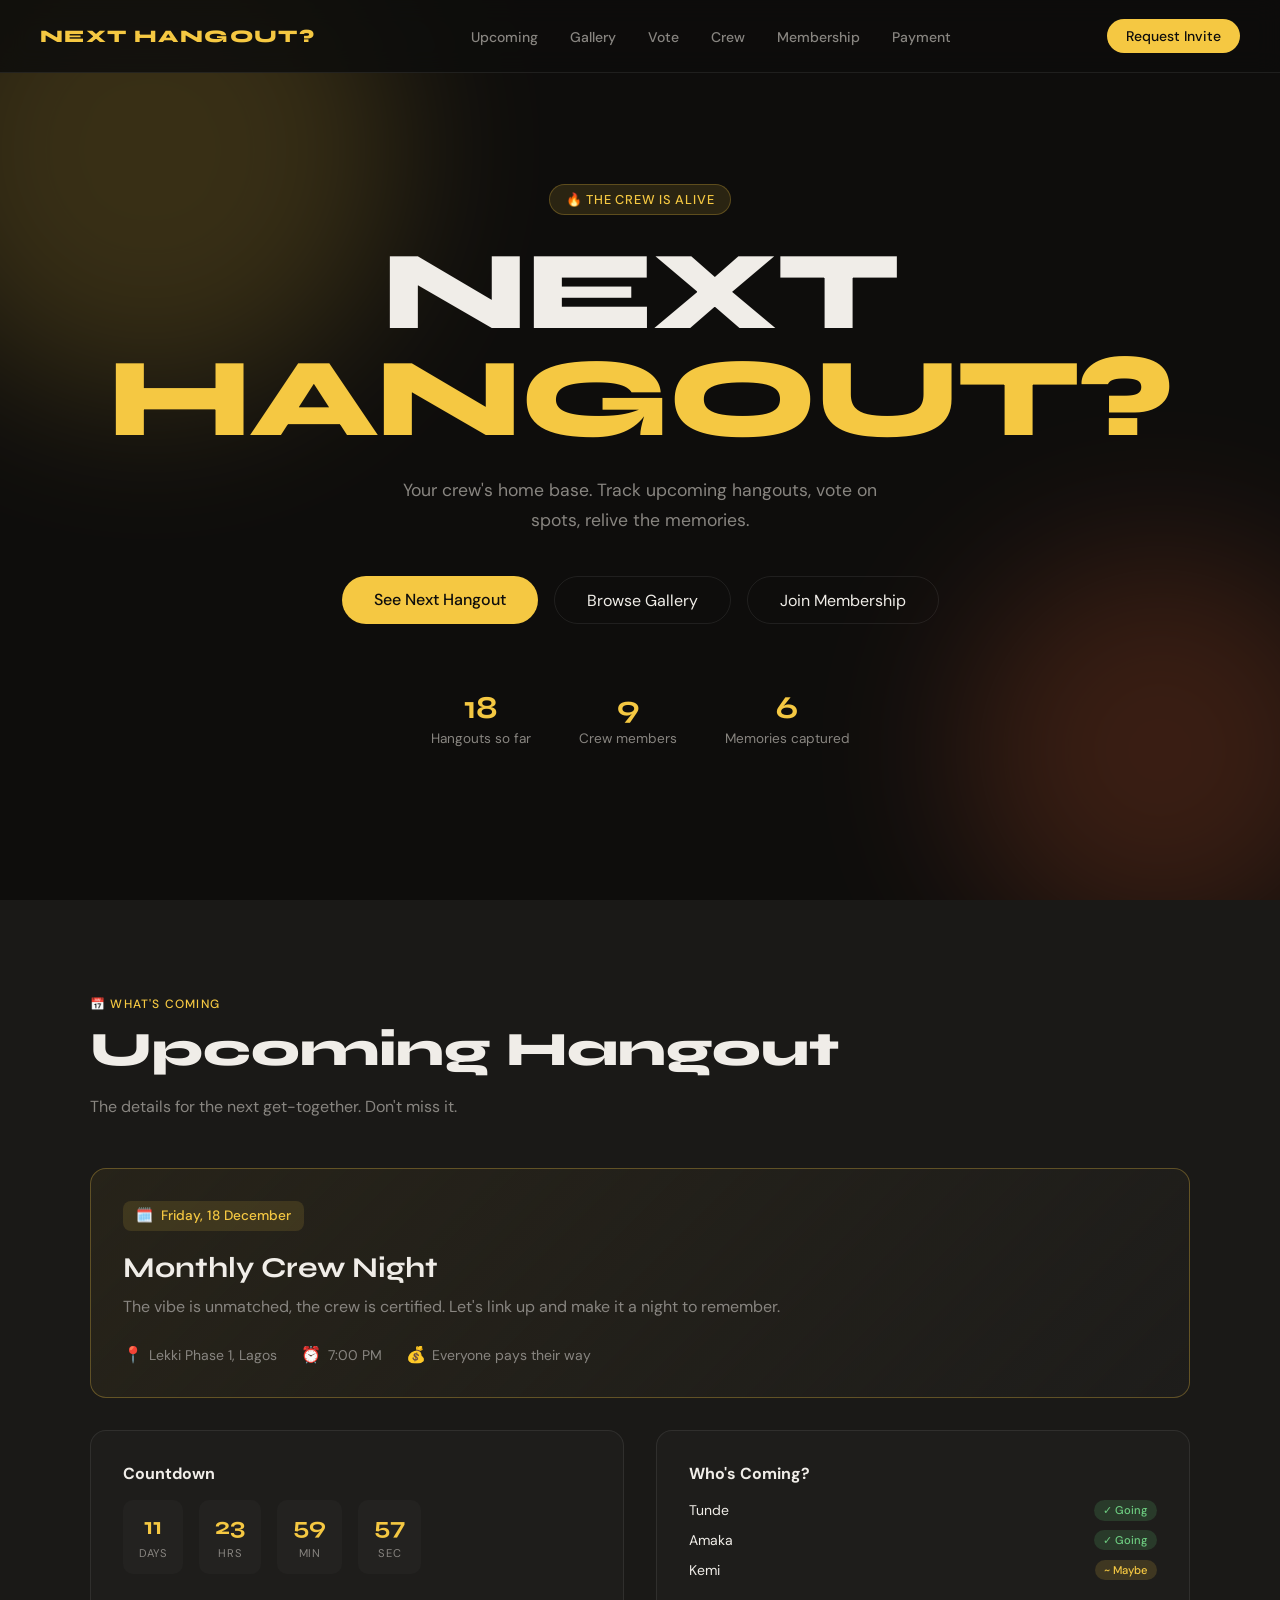
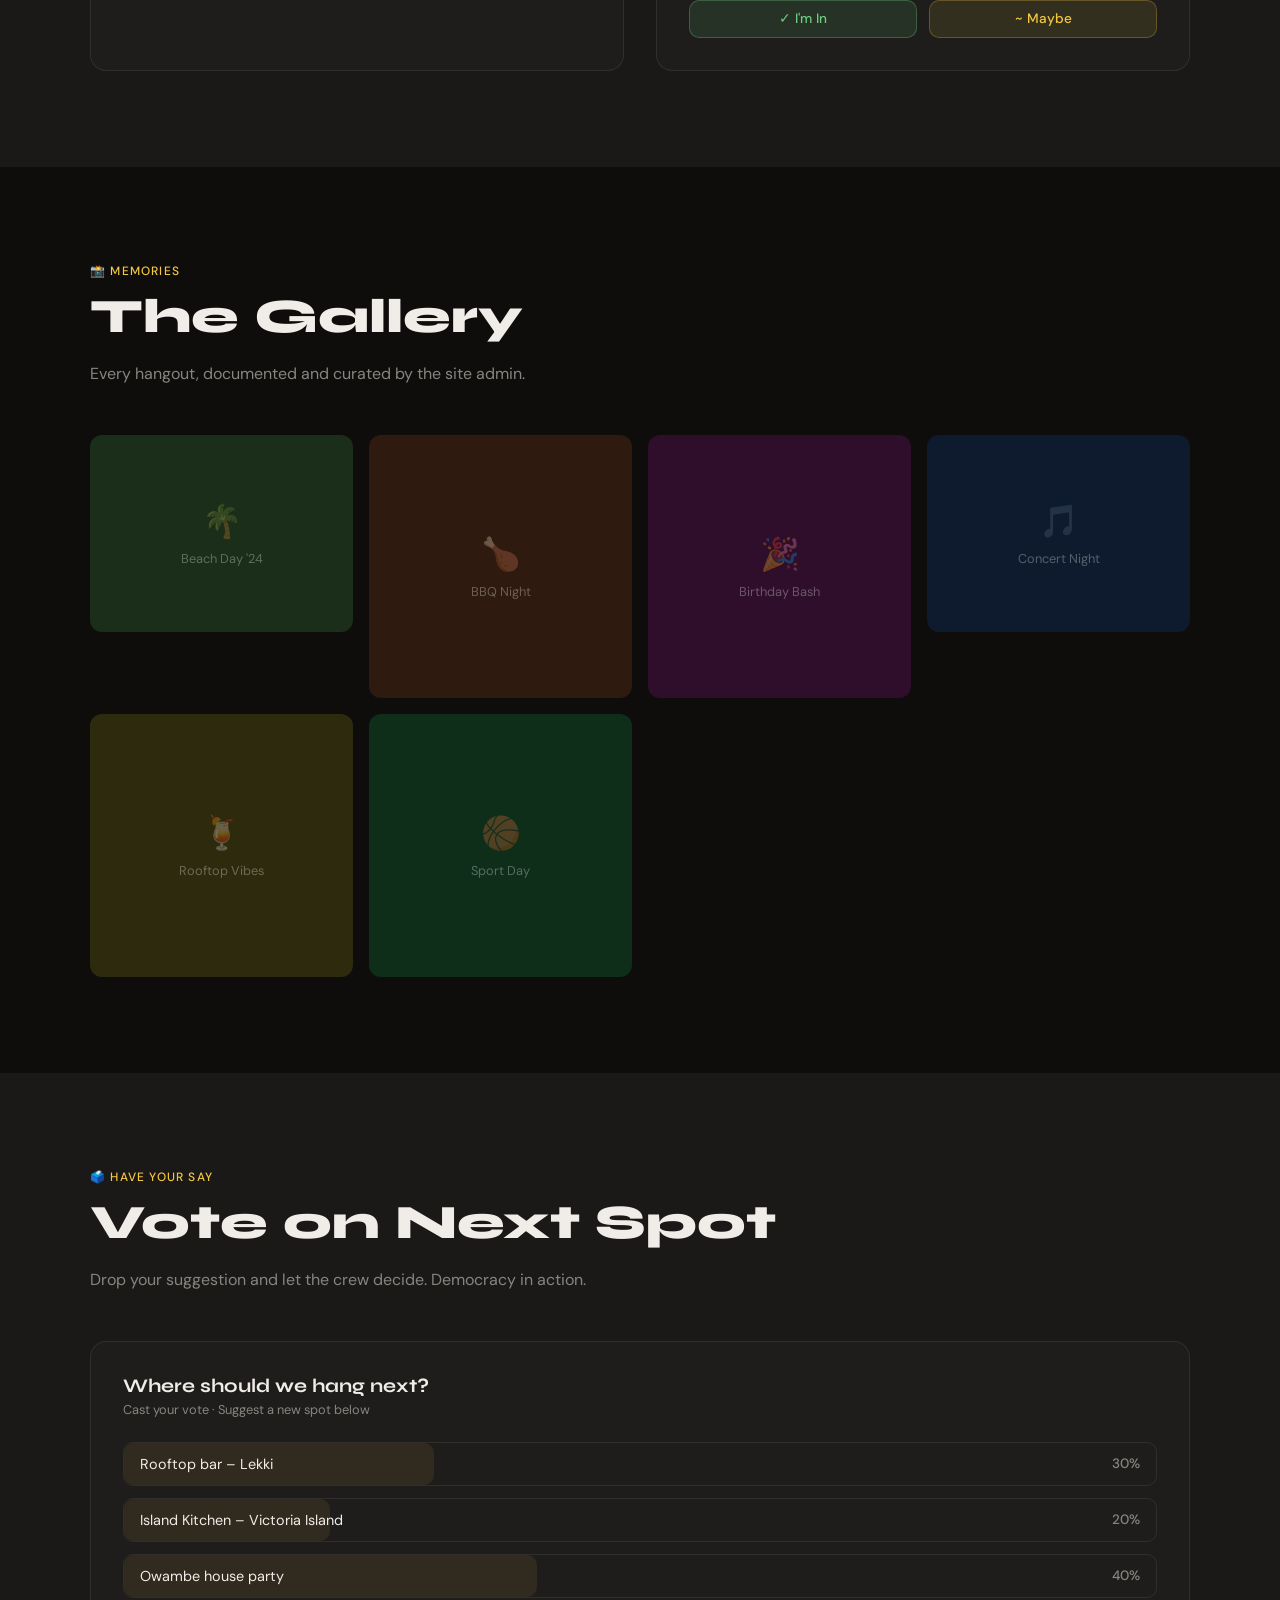
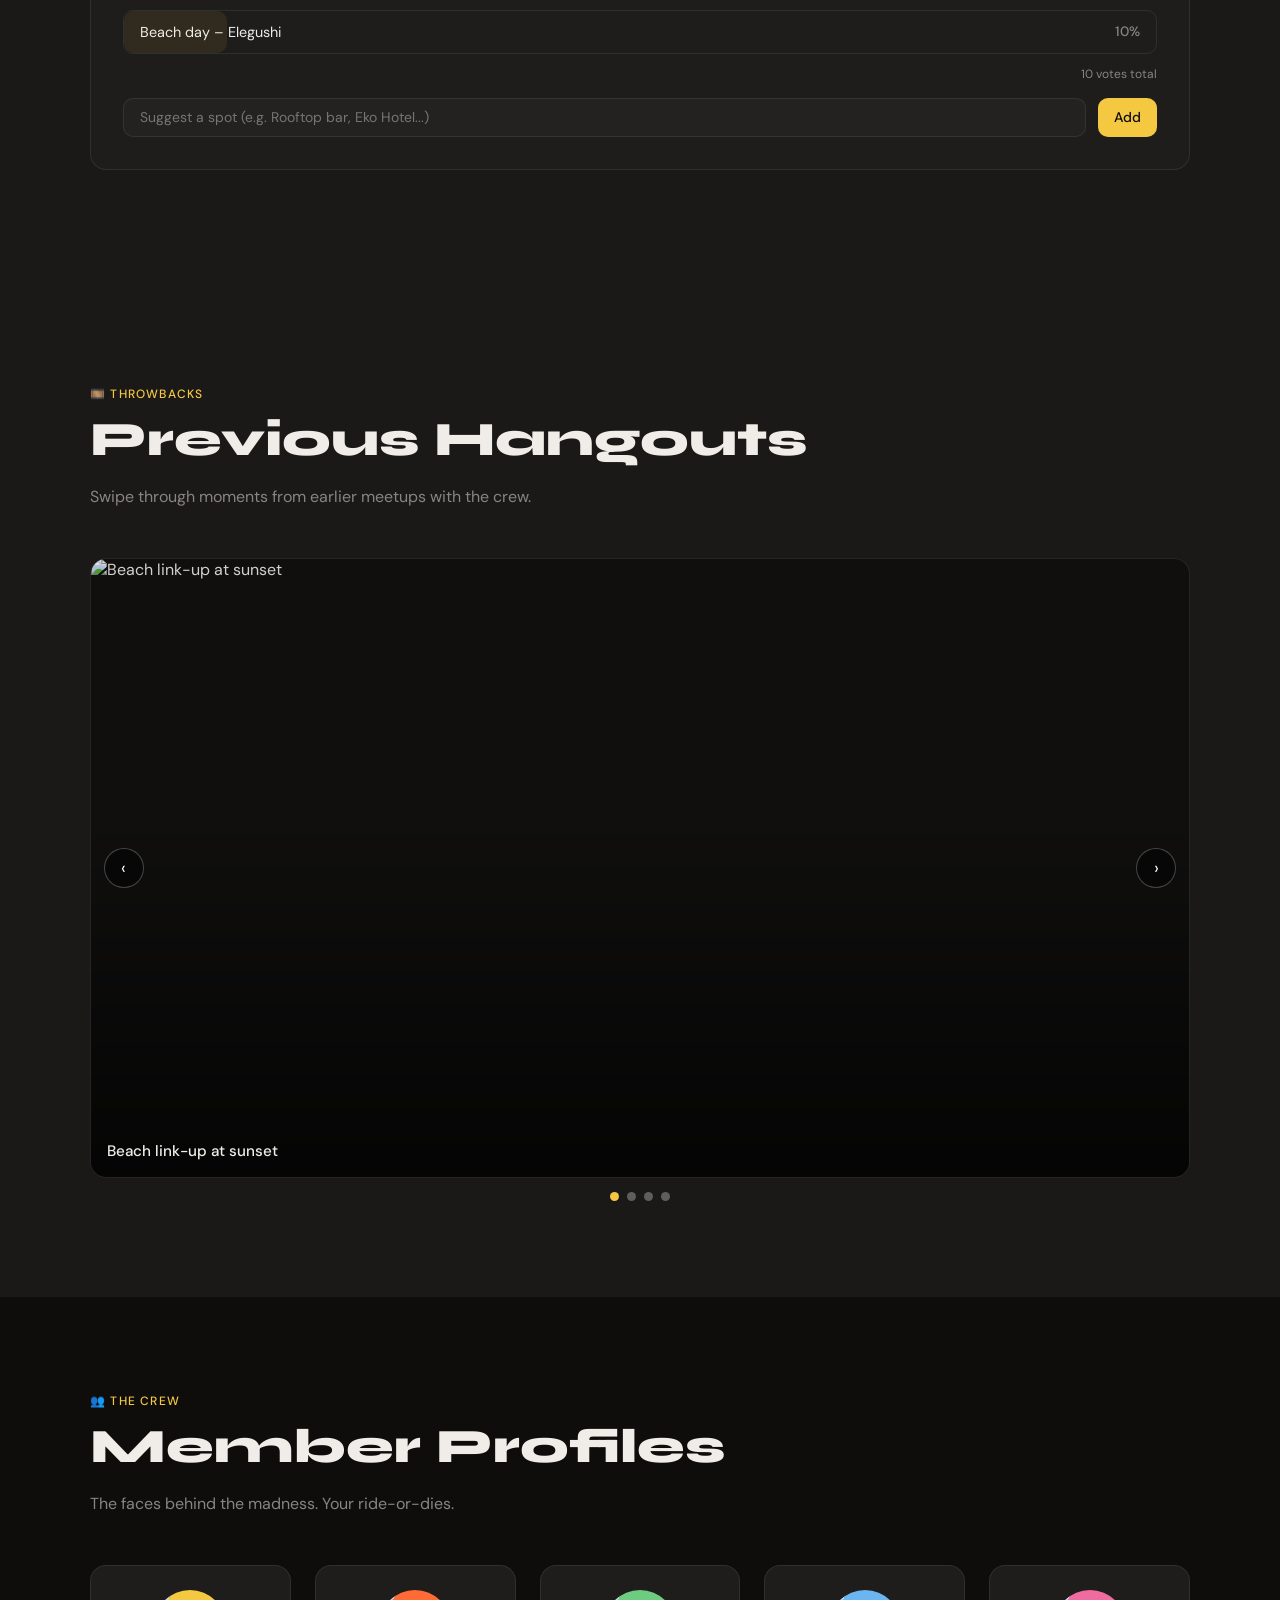
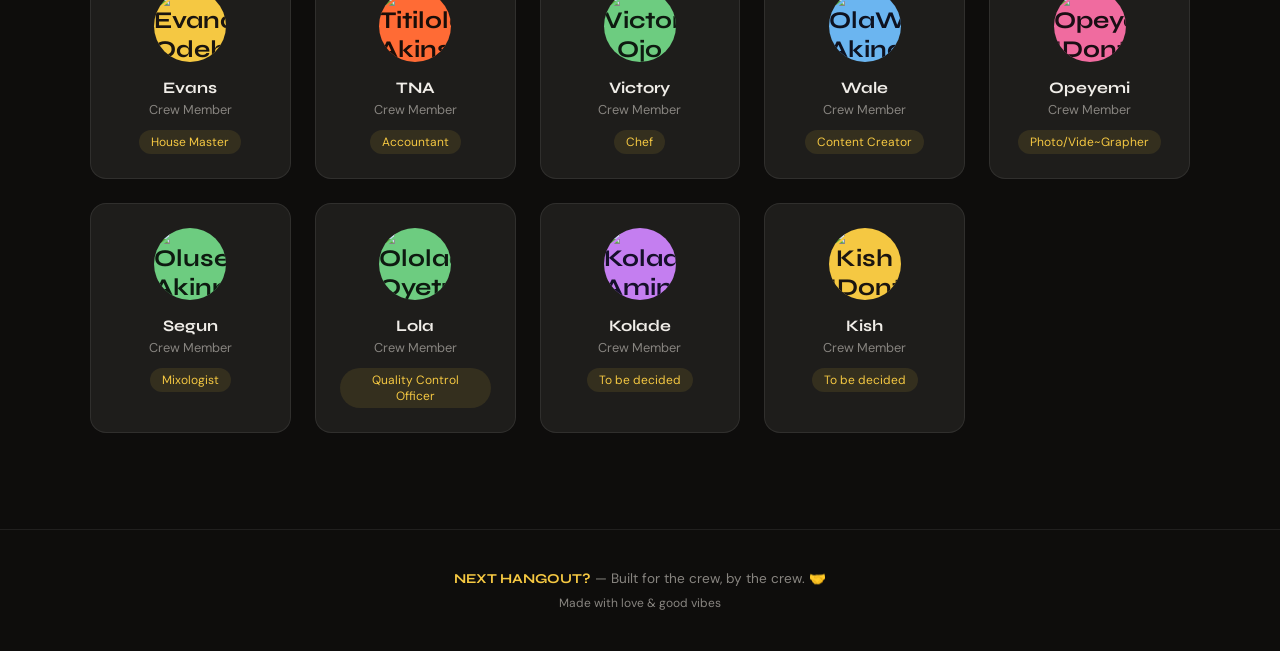
==== commit 3d566387: "Initial commit" ====
--- a/index.html
+++ b/index.html
@@ -3,639 +3,15 @@
 <head>
 <meta charset="UTF-8">
 <meta name="viewport" content="width=device-width, initial-scale=1.0">
-<title>NEXT HANGOUT</title>
+<title>NEXT HANGOUT?</title>
 <link href="https://fonts.googleapis.com/css2?family=Syne:wght@400;700;800&family=DM+Sans:ital,wght@0,300;0,400;0,500;1,300&display=swap" rel="stylesheet">
-<style>
-  *, *::before, *::after { box-sizing: border-box; margin: 0; padding: 0; }
-
-  :root {
-    --bg: #0e0d0c;
-    --bg2: #1a1917;
-    --bg3: #232220;
-    --accent: #f5c842;
-    --accent2: #ff6b35;
-    --text: #f0ede8;
-    --muted: #888580;
-    --border: rgba(255,255,255,0.08);
-    --card: #1e1d1b;
-    --radius: 16px;
-  }
-
-  html { scroll-behavior: smooth; }
-
-  body {
-    font-family: 'DM Sans', sans-serif;
-    background: var(--bg);
-    color: var(--text);
-    min-height: 100vh;
-    overflow-x: hidden;
-  }
-
-  /* ── NAV ── */
-  nav {
-    position: fixed; top: 0; left: 0; right: 0; z-index: 100;
-    display: flex; align-items: center; justify-content: space-between;
-    padding: 1.2rem 2.5rem;
-    background: rgba(14,13,12,0.85);
-    backdrop-filter: blur(12px);
-    border-bottom: 1px solid var(--border);
-  }
-  .nav-logo {
-    font-family: 'Syne', sans-serif;
-    font-weight: 800; font-size: 1.1rem; letter-spacing: 0.08em;
-    color: var(--accent);
-    text-decoration: none;
-  }
-  .nav-links { display: flex; gap: 2rem; list-style: none; }
-  .nav-links a {
-    color: var(--muted); text-decoration: none;
-    font-size: 0.875rem; font-weight: 500;
-    transition: color 0.2s;
-  }
-  .nav-links a:hover { color: var(--text); }
-  .nav-toggle {
-    display: none;
-    width: 42px; height: 42px;
-    border-radius: 10px;
-    border: 1px solid var(--border);
-    background: rgba(255,255,255,0.02);
-    color: var(--text);
-    cursor: pointer;
-    align-items: center;
-    justify-content: center;
-    flex-direction: column;
-    gap: 5px;
-  }
-  .nav-toggle span {
-    width: 18px;
-    height: 2px;
-    background: var(--text);
-    border-radius: 2px;
-    transition: transform 0.2s, opacity 0.2s;
-  }
-  .nav-toggle[aria-expanded="true"] span:nth-child(1) { transform: translateY(7px) rotate(45deg); }
-  .nav-toggle[aria-expanded="true"] span:nth-child(2) { opacity: 0; }
-  .nav-toggle[aria-expanded="true"] span:nth-child(3) { transform: translateY(-7px) rotate(-45deg); }
-  .nav-btn {
-    background: var(--accent); color: #0e0d0c;
-    border: none; border-radius: 50px; padding: 0.5rem 1.2rem;
-    font-family: 'DM Sans', sans-serif; font-weight: 500; font-size: 0.875rem;
-    cursor: pointer; transition: opacity 0.2s;
-  }
-  .nav-btn:hover { opacity: 0.85; }
-
-  /* ── HERO ── */
-  .hero {
-    min-height: 100vh;
-    display: flex; flex-direction: column; align-items: center; justify-content: center;
-    text-align: center; padding: 6rem 2rem 4rem;
-    position: relative; overflow: hidden;
-  }
-  .hero-blob {
-    position: absolute; border-radius: 50%;
-    filter: blur(80px); opacity: 0.18; pointer-events: none;
-  }
-  .blob1 { width: 500px; height: 500px; background: var(--accent); top: -100px; left: -100px; }
-  .blob2 { width: 400px; height: 400px; background: var(--accent2); bottom: -50px; right: -80px; }
-  .hero-tag {
-    display: inline-block;
-    background: rgba(245,200,66,0.12); color: var(--accent);
-    border: 1px solid rgba(245,200,66,0.25);
-    border-radius: 50px; padding: 0.4rem 1rem;
-    font-size: 0.8rem; font-weight: 500; letter-spacing: 0.06em; text-transform: uppercase;
-    margin-bottom: 1.5rem;
-    animation: fadeUp 0.6s ease both;
-  }
-  .hero-title {
-    font-family: 'Syne', sans-serif;
-    font-weight: 800; font-size: clamp(3.5rem, 10vw, 7rem);
-    line-height: 0.95; letter-spacing: -0.02em;
-    animation: fadeUp 0.7s 0.1s ease both;
-  }
-  .hero-title span { color: var(--accent); }
-  .hero-sub {
-    margin-top: 1.5rem; font-size: 1.1rem; color: var(--muted);
-    max-width: 480px; line-height: 1.7;
-    animation: fadeUp 0.7s 0.2s ease both;
-  }
-  .hero-cta {
-    margin-top: 2.5rem; display: flex; gap: 1rem; flex-wrap: wrap; justify-content: center;
-    animation: fadeUp 0.7s 0.3s ease both;
-  }
-  .btn-primary {
-    background: var(--accent); color: #0e0d0c;
-    border: none; border-radius: 50px; padding: 0.8rem 2rem;
-    font-family: 'DM Sans', sans-serif; font-weight: 500; font-size: 1rem;
-    cursor: pointer; transition: transform 0.15s, opacity 0.15s; text-decoration: none;
-    display: inline-block;
-  }
-  .btn-primary:hover { transform: translateY(-2px); opacity: 0.9; }
-  .btn-secondary {
-    background: transparent; color: var(--text);
-    border: 1px solid var(--border); border-radius: 50px; padding: 0.8rem 2rem;
-    font-family: 'DM Sans', sans-serif; font-weight: 400; font-size: 1rem;
-    cursor: pointer; transition: background 0.2s; text-decoration: none;
-    display: inline-block;
-  }
-  .btn-secondary:hover { background: var(--bg3); }
-  .hero-stats {
-    margin-top: 4rem; display: flex; gap: 3rem; flex-wrap: wrap; justify-content: center;
-    animation: fadeUp 0.7s 0.4s ease both;
-  }
-  .hero-stat { text-align: center; }
-  .hero-stat strong { display: block; font-family: 'Syne', sans-serif; font-size: 2rem; font-weight: 700; color: var(--accent); }
-  .hero-stat span { font-size: 0.85rem; color: var(--muted); }
-
-  /* ── SECTION COMMON ── */
-  section { padding: 6rem 2rem; }
-  .section-inner { max-width: 1100px; margin: 0 auto; }
-  .section-label {
-    font-size: 0.75rem; font-weight: 500; letter-spacing: 0.1em;
-    text-transform: uppercase; color: var(--accent); margin-bottom: 0.75rem;
-  }
-  .section-title {
-    font-family: 'Syne', sans-serif; font-weight: 800;
-    font-size: clamp(2rem, 5vw, 3rem); line-height: 1.1;
-    margin-bottom: 1rem;
-  }
-  .section-sub { color: var(--muted); font-size: 1rem; max-width: 500px; line-height: 1.7; margin-bottom: 3rem; }
-
-  /* ── UPCOMING HANGOUT ── */
-  #hangout { background: var(--bg2); }
-  .hangout-grid {
-    display: grid; grid-template-columns: 1fr 1fr; gap: 2rem;
-  }
-  @media(max-width: 700px) { .hangout-grid { grid-template-columns: 1fr; } }
-  .hangout-card {
-    background: var(--card); border: 1px solid var(--border);
-    border-radius: var(--radius); padding: 2rem;
-  }
-  .hangout-main {
-    border: 1px solid rgba(245,200,66,0.3);
-    background: linear-gradient(135deg, rgba(245,200,66,0.06), var(--card));
-    grid-column: 1 / -1;
-  }
-  .hangout-date-badge {
-    display: inline-flex; align-items: center; gap: 0.5rem;
-    background: rgba(245,200,66,0.12); color: var(--accent);
-    border-radius: 8px; padding: 0.4rem 0.8rem; font-size: 0.85rem; font-weight: 500;
-    margin-bottom: 1.2rem;
-  }
-  .hangout-main h3 {
-    font-family: 'Syne', sans-serif; font-weight: 700; font-size: 1.8rem; margin-bottom: 0.5rem;
-  }
-  .hangout-main p { color: var(--muted); line-height: 1.7; margin-bottom: 1.5rem; }
-  .hangout-meta { display: flex; gap: 1.5rem; flex-wrap: wrap; }
-  .meta-item { display: flex; align-items: center; gap: 0.4rem; font-size: 0.875rem; color: var(--muted); }
-  .meta-icon { font-size: 1rem; }
-  .hangout-info h4 { font-family: 'Syne', sans-serif; font-size: 1.1rem; margin-bottom: 0.75rem; }
-  .countdown { display: flex; gap: 1rem; }
-  .cd-unit { text-align: center; background: var(--bg3); border-radius: 10px; padding: 0.75rem 1rem; min-width: 60px; }
-  .cd-unit strong { display: block; font-family: 'Syne', sans-serif; font-size: 1.5rem; color: var(--accent); }
-  .cd-unit span { font-size: 0.7rem; color: var(--muted); text-transform: uppercase; letter-spacing: 0.05em; }
-  .rsvp-list { display: flex; flex-direction: column; gap: 0.6rem; }
-  .rsvp-item { display: flex; justify-content: space-between; align-items: center; font-size: 0.875rem; }
-  .rsvp-badge {
-    font-size: 0.7rem; padding: 0.2rem 0.6rem; border-radius: 50px; font-weight: 500;
-  }
-  .going { background: rgba(100,220,130,0.15); color: #6dcc80; }
-  .maybe { background: rgba(245,200,66,0.15); color: var(--accent); }
-  .rsvp-btns { display: flex; gap: 0.75rem; margin-top: 1.2rem; }
-  .rsvp-btn {
-    flex: 1; padding: 0.6rem; border-radius: 10px; font-size: 0.85rem; font-weight: 500;
-    cursor: pointer; transition: all 0.2s; border: 1px solid var(--border);
-    font-family: 'DM Sans', sans-serif;
-  }
-  .rsvp-btn.yes { background: rgba(109,204,128,0.12); color: #6dcc80; border-color: rgba(109,204,128,0.3); }
-  .rsvp-btn.yes:hover { background: rgba(109,204,128,0.22); }
-  .rsvp-btn.maybe2 { background: rgba(245,200,66,0.1); color: var(--accent); border-color: rgba(245,200,66,0.25); }
-  .rsvp-btn.maybe2:hover { background: rgba(245,200,66,0.18); }
-
-  /* ── GALLERY ── */
-  #gallery { background: var(--bg); }
-  .gallery-grid {
-    display: grid;
-    grid-template-columns: repeat(auto-fill, minmax(220px, 1fr));
-    gap: 1rem;
-  }
-  .gallery-item {
-    border-radius: 12px; overflow: hidden; position: relative;
-    aspect-ratio: 1; cursor: pointer;
-    transition: transform 0.3s;
-  }
-  .gallery-item:hover { transform: scale(1.03); }
-  .gallery-item:nth-child(3n+1) { aspect-ratio: 4/3; }
-  .gallery-placeholder {
-    width: 100%; height: 100%; display: flex; flex-direction: column;
-    align-items: center; justify-content: center; gap: 0.5rem;
-    font-size: 0.8rem; color: rgba(255,255,255,0.3);
-  }
-  .gallery-emoji { font-size: 2rem; }
-  .gallery-overlay {
-    position: absolute; inset: 0;
-    background: linear-gradient(to top, rgba(0,0,0,0.7) 0%, transparent 50%);
-    opacity: 0; transition: opacity 0.3s;
-    display: flex; align-items: flex-end; padding: 0.75rem;
-  }
-  .gallery-item:hover .gallery-overlay { opacity: 1; }
-  .gallery-overlay span { font-size: 0.8rem; font-weight: 500; }
-  .upload-zone {
-    border: 2px dashed var(--border); border-radius: var(--radius);
-    padding: 3rem; text-align: center; margin-top: 1.5rem;
-    cursor: pointer; transition: border-color 0.2s;
-  }
-  .upload-zone:hover { border-color: rgba(245,200,66,0.4); }
-  .upload-zone p { color: var(--muted); font-size: 0.9rem; margin-top: 0.5rem; }
-  #file-input { display: none; }
-
-  /* ── POLL ── */
-  #poll { background: var(--bg2); }
-  .poll-card {
-    background: var(--card); border: 1px solid var(--border);
-    border-radius: var(--radius); padding: 2rem; margin-bottom: 1.5rem;
-  }
-  .poll-card h3 { font-family: 'Syne', sans-serif; font-size: 1.2rem; margin-bottom: 0.25rem; }
-  .poll-card .poll-meta { font-size: 0.8rem; color: var(--muted); margin-bottom: 1.5rem; }
-  .poll-option {
-    margin-bottom: 0.75rem; cursor: pointer;
-  }
-  .poll-option-inner {
-    display: flex; align-items: center; gap: 0.75rem;
-    padding: 0.75rem 1rem; border-radius: 10px;
-    border: 1px solid var(--border); transition: all 0.2s;
-    position: relative; overflow: hidden;
-  }
-  .poll-option:hover .poll-option-inner { border-color: rgba(245,200,66,0.3); }
-  .poll-option.voted .poll-option-inner { border-color: rgba(245,200,66,0.4); background: rgba(245,200,66,0.04); }
-  .poll-bar {
-    position: absolute; left: 0; top: 0; bottom: 0;
-    background: rgba(245,200,66,0.08); transition: width 0.5s ease;
-    border-radius: 10px;
-  }
-  .poll-label { flex: 1; font-size: 0.9rem; position: relative; z-index: 1; }
-  .poll-pct { font-size: 0.85rem; color: var(--muted); font-weight: 500; position: relative; z-index: 1; }
-  .poll-votes { font-size: 0.75rem; color: var(--muted); margin-top: 0.5rem; text-align: right; }
-  .add-option-row { display: flex; gap: 0.75rem; margin-top: 1rem; }
-  .add-option-input {
-    flex: 1; background: var(--bg3); border: 1px solid var(--border);
-    border-radius: 10px; padding: 0.6rem 1rem; color: var(--text); font-family: 'DM Sans', sans-serif;
-    font-size: 0.875rem;
-  }
-  .add-option-input:focus { outline: none; border-color: rgba(245,200,66,0.4); }
-  .add-option-btn {
-    background: var(--accent); color: #0e0d0c; border: none;
-    border-radius: 10px; padding: 0.6rem 1rem; font-weight: 500; font-size: 0.875rem;
-    cursor: pointer; font-family: 'DM Sans', sans-serif; transition: opacity 0.2s;
-  }
-  .add-option-btn:hover { opacity: 0.85; }
-
-  /* ── PREVIOUS HANGOUTS SLIDER ── */
-  #previous-hangouts { background: var(--bg2); }
-  .slider-shell {
-    position: relative;
-    border-radius: var(--radius);
-    overflow: hidden;
-    border: 1px solid var(--border);
-    background: #131211;
-  }
-  .slider-track {
-    display: flex;
-    transition: transform 0.45s ease;
-    will-change: transform;
-  }
-  .slide {
-    min-width: 100%;
-    position: relative;
-    aspect-ratio: 16 / 9;
-    overflow: hidden;
-  }
-  .slide img {
-    width: 100%;
-    height: 100%;
-    object-fit: cover;
-    display: block;
-  }
-  .slide-overlay {
-    position: absolute;
-    inset: 0;
-    background: linear-gradient(to top, rgba(0,0,0,0.72) 0%, rgba(0,0,0,0.12) 60%);
-    display: flex;
-    align-items: flex-end;
-    padding: 1rem;
-  }
-  .slide-caption { font-size: 0.95rem; font-weight: 500; }
-  .slider-control {
-    position: absolute;
-    top: 50%;
-    transform: translateY(-50%);
-    width: 40px;
-    height: 40px;
-    border: 1px solid rgba(255,255,255,0.25);
-    border-radius: 50%;
-    background: rgba(0,0,0,0.45);
-    color: #fff;
-    font-size: 1.1rem;
-    cursor: pointer;
-    display: flex;
-    align-items: center;
-    justify-content: center;
-    z-index: 2;
-  }
-  .slider-control.prev { left: 0.8rem; }
-  .slider-control.next { right: 0.8rem; }
-  .slider-dots {
-    display: flex;
-    justify-content: center;
-    gap: 0.5rem;
-    margin-top: 0.9rem;
-  }
-  .slider-dot {
-    width: 9px;
-    height: 9px;
-    border-radius: 50%;
-    border: 0;
-    background: rgba(255,255,255,0.3);
-    cursor: pointer;
-  }
-  .slider-dot.active { background: var(--accent); }
-
-  /* ── MEMBERS ── */
-  #members { background: var(--bg); }
-  .members-grid {
-    display: grid; grid-template-columns: repeat(auto-fill, minmax(200px, 1fr)); gap: 1.5rem;
-  }
-  .member-card {
-    background: var(--card); border: 1px solid var(--border);
-    border-radius: var(--radius); padding: 1.5rem; text-align: center;
-    transition: transform 0.2s, border-color 0.2s;
-    cursor: pointer;
-  }
-  .member-card:hover { transform: translateY(-4px); border-color: rgba(245,200,66,0.3); }
-  .member-avatar {
-    width: 72px; height: 72px; border-radius: 50%;
-    margin: 0 auto 1rem; display: flex; align-items: center; justify-content: center;
-    font-family: 'Syne', sans-serif; font-weight: 700; font-size: 1.5rem;
-    overflow: hidden;
-  }
-  .member-avatar img {
-    width: 100%;
-    height: 100%;
-    object-fit: cover;
-    display: block;
-  }
-  .member-name { font-family: 'Syne', sans-serif; font-weight: 700; font-size: 1rem; margin-bottom: 0.25rem; }
-  .member-role { font-size: 0.8rem; color: var(--muted); margin-bottom: 0.75rem; }
-  .member-vibe {
-    display: inline-block; background: rgba(245,200,66,0.1); color: var(--accent);
-    border-radius: 50px; padding: 0.25rem 0.75rem; font-size: 0.75rem;
-  }
-  .add-member-card {
-    background: transparent; border: 2px dashed var(--border);
-    border-radius: var(--radius); padding: 1.5rem; text-align: center;
-    cursor: pointer; transition: all 0.2s; display: flex; flex-direction: column;
-    align-items: center; justify-content: center; min-height: 200px;
-  }
-  .add-member-card:hover { border-color: rgba(245,200,66,0.4); background: rgba(245,200,66,0.03); }
-  .add-member-card .plus { font-size: 2rem; color: var(--muted); margin-bottom: 0.5rem; }
-  .add-member-card span { font-size: 0.875rem; color: var(--muted); }
-
-  /* ── FOOTER ── */
-  footer {
-    border-top: 1px solid var(--border); padding: 2.5rem 2rem; text-align: center;
-    color: var(--muted); font-size: 0.85rem;
-  }
-  footer strong { color: var(--accent); font-family: 'Syne', sans-serif; }
-
-  /* ── MODAL ── */
-  .modal-backdrop {
-    position: fixed; inset: 0; background: rgba(0,0,0,0.7);
-    display: flex; align-items: center; justify-content: center;
-    z-index: 200; opacity: 0; pointer-events: none; transition: opacity 0.3s;
-  }
-  .modal-backdrop.open { opacity: 1; pointer-events: all; }
-  .modal {
-    background: var(--card); border: 1px solid var(--border);
-    border-radius: 20px; padding: 2rem; width: 90%; max-width: 440px;
-    transform: scale(0.95); transition: transform 0.3s;
-  }
-  .modal-backdrop.open .modal { transform: scale(1); }
-  .modal h3 { font-family: 'Syne', sans-serif; font-size: 1.3rem; margin-bottom: 1.5rem; }
-  .modal-field { margin-bottom: 1rem; }
-  .modal-field label { display: block; font-size: 0.8rem; color: var(--muted); margin-bottom: 0.4rem; }
-  .modal-field input, .modal-field select {
-    width: 100%; background: var(--bg3); border: 1px solid var(--border);
-    border-radius: 10px; padding: 0.65rem 1rem; color: var(--text);
-    font-family: 'DM Sans', sans-serif; font-size: 0.9rem;
-  }
-  .modal-field input:focus, .modal-field select:focus { outline: none; border-color: rgba(245,200,66,0.4); }
-  .modal-field select option { background: var(--bg3); }
-  .modal-btns { display: flex; gap: 0.75rem; margin-top: 1.5rem; }
-  .modal-cancel {
-    flex: 1; background: transparent; border: 1px solid var(--border);
-    border-radius: 10px; padding: 0.7rem; color: var(--muted);
-    font-family: 'DM Sans', sans-serif; cursor: pointer; transition: background 0.2s;
-  }
-  .modal-cancel:hover { background: var(--bg3); }
-  .modal-submit {
-    flex: 2; background: var(--accent); border: none; border-radius: 10px;
-    padding: 0.7rem; color: #0e0d0c; font-weight: 500;
-    font-family: 'DM Sans', sans-serif; cursor: pointer; transition: opacity 0.2s;
-  }
-  .modal-submit:hover { opacity: 0.85; }
-  .join-form {
-    display: grid;
-    gap: 0.9rem;
-  }
-  .join-form .modal-field { margin-bottom: 0; }
-  .join-help {
-    font-size: 0.78rem;
-    color: var(--muted);
-    line-height: 1.5;
-  }
-  .form-status {
-    font-size: 0.85rem;
-    border-radius: 10px;
-    padding: 0.55rem 0.75rem;
-    border: 1px solid var(--border);
-    background: var(--bg3);
-    display: none;
-  }
-  .form-status.show { display: block; }
-  .form-status.success {
-    color: #6dcc80;
-    border-color: rgba(109,204,128,0.35);
-    background: rgba(109,204,128,0.08);
-  }
-  .form-status.error {
-    color: #ff9680;
-    border-color: rgba(255,107,53,0.35);
-    background: rgba(255,107,53,0.08);
-  }
-  .profile-modal .modal { max-width: 500px; }
-  .profile-header {
-    display: flex;
-    align-items: center;
-    gap: 1rem;
-    margin-bottom: 1.25rem;
-  }
-  .profile-photo {
-    width: 88px;
-    height: 88px;
-    border-radius: 50%;
-    object-fit: cover;
-    border: 2px solid rgba(245,200,66,0.35);
-    flex-shrink: 0;
-  }
-  .profile-name {
-    font-family: 'Syne', sans-serif;
-    font-size: 1.35rem;
-    font-weight: 700;
-    line-height: 1.2;
-  }
-  .profile-role { color: var(--muted); font-size: 0.9rem; margin-top: 0.2rem; }
-  .profile-list { display: grid; gap: 0.7rem; }
-  .profile-row {
-    display: flex;
-    justify-content: space-between;
-    gap: 1rem;
-    font-size: 0.92rem;
-    border: 1px solid var(--border);
-    border-radius: 10px;
-    padding: 0.65rem 0.8rem;
-    background: var(--bg3);
-  }
-  .profile-row span:first-child { color: var(--muted); }
-  .profile-row span:last-child { text-align: right; }
-
-  /* ── ANIMS ── */
-  @keyframes fadeUp {
-    from { opacity: 0; transform: translateY(20px); }
-    to { opacity: 1; transform: translateY(0); }
-  }
-
-  /* ── LIGHTBOX ── */
-  .lightbox {
-    position: fixed; inset: 0; background: rgba(0,0,0,0.92);
-    display: flex; align-items: center; justify-content: center;
-    z-index: 300; opacity: 0; pointer-events: none; transition: opacity 0.3s;
-  }
-  .lightbox.open { opacity: 1; pointer-events: all; }
-  .lightbox img { max-width: 90vw; max-height: 85vh; border-radius: 12px; object-fit: contain; }
-  .lightbox-close {
-    position: absolute; top: 1.5rem; right: 1.5rem;
-    background: rgba(255,255,255,0.1); border: none; color: white;
-    width: 40px; height: 40px; border-radius: 50%; font-size: 1.2rem;
-    cursor: pointer; display: flex; align-items: center; justify-content: center;
-  }
-
-  /* ── RESPONSIVE ── */
-  @media (max-width: 980px) {
-    nav { padding: 1rem 1.5rem; }
-    section { padding: 5rem 1.5rem; }
-    .hero { padding: 6rem 1.5rem 3.5rem; }
-    .hero-stats { gap: 2rem; }
-  }
-
-  @media (max-width: 760px) {
-    nav {
-      padding: 0.9rem 1rem;
-      align-items: center;
-      flex-wrap: wrap;
-      gap: 0.7rem 1rem;
-    }
-    .nav-toggle { display: inline-flex; margin-left: auto; }
-    .nav-btn {
-      order: 2;
-      margin-left: 0;
-      width: 100%;
-      padding: 0.45rem 0.9rem;
-      font-size: 0.8rem;
-    }
-    .nav-links {
-      width: 100%;
-      order: 3;
-      display: flex;
-      flex-direction: column;
-      gap: 0.35rem;
-      max-height: 0;
-      overflow: hidden;
-      opacity: 0;
-      pointer-events: none;
-      padding-top: 0;
-      border-top: 0;
-      transition: max-height 0.25s ease, opacity 0.2s ease, padding-top 0.2s ease;
-    }
-    .nav-links.open {
-      max-height: 220px;
-      opacity: 1;
-      pointer-events: all;
-      padding-top: 0.55rem;
-      border-top: 1px solid var(--border);
-    }
-    .nav-links a { display: block; padding: 0.3rem 0; }
-    .hero-title { font-size: clamp(2.5rem, 14vw, 4rem); }
-    .hero-sub { font-size: 1rem; }
-    .hero-stats { gap: 1.2rem; }
-    .hero-stat strong { font-size: 1.6rem; }
-    .countdown { flex-wrap: wrap; }
-    .cd-unit { flex: 1 1 calc(50% - 0.5rem); }
-    .rsvp-btns { flex-direction: column; }
-    .add-option-row { flex-direction: column; }
-    .upload-zone { padding: 2rem 1.25rem; }
-    .modal { padding: 1.25rem; border-radius: 16px; }
-    .slider-control {
-      width: 36px;
-      height: 36px;
-      font-size: 1rem;
-    }
-    .slide-overlay { padding: 0.8rem; }
-    .slide-caption { font-size: 0.85rem; }
-    .profile-header { align-items: flex-start; }
-    .profile-photo {
-      width: 76px;
-      height: 76px;
-    }
-    .profile-name { font-size: 1.2rem; }
-    .profile-row { font-size: 0.86rem; }
-  }
-
-  @media (max-width: 480px) {
-    section { padding: 4.25rem 1rem; }
-    .hero { padding: 6.2rem 1rem 3rem; }
-    .hero-title {
-      font-size: clamp(2rem, 11.5vw, 2.9rem);
-      line-height: 0.9;
-      letter-spacing: 0;
-      width: 100%;
-    }
-    .hero-title span { display: block; font-size: 0.9em; }
-    .hero-sub {
-      max-width: 32ch;
-      margin-left: auto;
-      margin-right: auto;
-    }
-    .hero-tag { margin-bottom: 1rem; }
-    .hero-cta {
-      width: 100%;
-      flex-direction: column;
-      gap: 0.75rem;
-    }
-    .hero-cta .btn-primary,
-    .hero-cta .btn-secondary { width: 100%; }
-    .hangout-card,
-    .poll-card { padding: 1.2rem; }
-    .slider-control.prev { left: 0.55rem; }
-    .slider-control.next { right: 0.55rem; }
-    .members-grid { grid-template-columns: 1fr; }
-    .modal-btns { flex-direction: column; }
-  }
-</style>
+<link rel="stylesheet" href="styles.css">
 </head>
-<body>
+<body class="page-home">
 
 <!-- NAV -->
 <nav>
-  <a class="nav-logo" href="#">NEXT HANGOUT</a>
+  <a class="nav-logo" href="#">NEXT HANGOUT?</a>
   <button class="nav-toggle" id="nav-toggle" aria-label="Toggle navigation" aria-controls="primary-nav" aria-expanded="false">
     <span></span><span></span><span></span>
   </button>
@@ -644,8 +20,10 @@
     <li><a href="#gallery">Gallery</a></li>
     <li><a href="#poll">Vote</a></li>
     <li><a href="#members">Crew</a></li>
+    <li><a href="membership.html">Membership</a></li>
+    <li><a href="payment.html">Payment</a></li>
   </ul>
-  <button class="nav-btn" onclick="openJoinModal()">Request Invite</button>
+  <a class="nav-btn" href="membership.html">Request Invite</a>
 </nav>
 
 <!-- HERO -->
@@ -653,12 +31,12 @@
   <div class="hero-blob blob1"></div>
   <div class="hero-blob blob2"></div>
   <div class="hero-tag">🔥 The crew is alive</div>
-  <h1 class="hero-title">NEXT<br><span>HANGOUT</span></h1>
+  <h1 class="hero-title">NEXT<br><span>HANGOUT?</span></h1>
   <p class="hero-sub">Your crew's home base. Track upcoming hangouts, vote on spots, relive the memories.</p>
   <div class="hero-cta">
     <a href="#hangout" class="btn-primary">See Next Hangout</a>
     <a href="#gallery" class="btn-secondary">Browse Gallery</a>
-    <button class="btn-secondary" type="button" onclick="openJoinModal()">Join Next Hangout</button>
+    <a class="btn-secondary" href="membership.html">Join Membership</a>
   </div>
   <div class="hero-stats">
     <div class="hero-stat"><strong id="stat-hangouts">0</strong><span>Hangouts so far</span></div>
@@ -710,14 +88,8 @@
   <div class="section-inner">
     <p class="section-label">📸 Memories</p>
     <h2 class="section-title">The Gallery</h2>
-    <p class="section-sub">Every hangout, documented. Add your shots and keep the archive alive.</p>
+    <p class="section-sub">Every hangout, documented and curated by the site admin.</p>
     <div class="gallery-grid" id="gallery-grid"></div>
-    <div class="upload-zone" onclick="document.getElementById('file-input').click()">
-      <div style="font-size:2rem">📷</div>
-      <p>Drop photos here or <strong style="color:var(--accent)">click to upload</strong></p>
-      <p style="font-size:0.8rem;margin-top:0.25rem">JPG, PNG, GIF — any memories welcome</p>
-    </div>
-    <input type="file" id="file-input" accept="image/*" multiple onchange="handleUpload(event)">
   </div>
 </section>
 
@@ -767,7 +139,7 @@
 
 <!-- FOOTER -->
 <footer>
-  <strong>NEXT HANGOUT</strong> — Built for the crew, by the crew. 🤝
+  <strong>NEXT HANGOUT?</strong> — Built for the crew, by the crew. 🤝
   <div style="margin-top:0.5rem;font-size:0.75rem">Made with love & good vibes</div>
 </footer>
 
@@ -810,7 +182,7 @@
   <div class="modal">
     <h3>Request to Join</h3>
     <form id="join-form" class="join-form" action="https://api.web3forms.com/submit" method="POST">
-      <input type="hidden" name="access_key" value="cec1ac94-525d-4ae2-a182-9e60466f6e53">
+      <input type="hidden" name="access_key" value="f5138edf-d343-4261-844f-b2e51e8e7be1">
       <input type="hidden" name="subject" value="New Join Request - Next Hangout">
       <input type="hidden" name="from_name" value="Next Hangout Website">
       <input type="checkbox" name="botcheck" style="display:none">
@@ -867,432 +239,6 @@
   <button class="lightbox-close" onclick="closeLightbox()">✕</button>
 </div>
 
-<script>
-// ── DATA ──
-const nextHangout = {
-  name: "Monthly Crew Night",
-  date: new Date(Date.now() + 12 * 24 * 60 * 60 * 1000),
-  location: "Lekki Phase 1, Lagos",
-  time: "7:00 PM",
-  cost: "Everyone pays their way",
-  desc: "The vibe is unmatched, the crew is certified. Let's link up and make it a night to remember."
-};
-
-let members = [
-  { name: "Evans", fullName: "Evander Odebode", role: "Crew Member", vibe: "House Master", hobbies: "Gaming, Movies", favTeam: "Manchester United", gender: "Male", photo: "https://randomuser.me/api/portraits/men/11.jpg", color: "#f5c842,#1a1510" },
-  { name: "TNA", fullName: "Titilola Akinsola", role: "Crew Member", vibe: "Accountant", hobbies: "Fashion, Karaoke", favTeam: "Chelsea", gender: "Female", photo: "https://randomuser.me/api/portraits/women/22.jpg", color: "#ff6b35,#1a0e09" },
-  { name: "Victory", fullName: "Victory Ojo", role: "Crew Member", vibe: "Chef", hobbies: "Cooking, Anime", favTeam: "Manchester United", gender: "Female", photo: "https://randomuser.me/api/portraits/women/33.jpg", color: "#6dcc80,#0e1a10" },
-  { name: "Wale", fullName: "OlaWale Akindele", role: "Crew Member", vibe: "Content Creator", hobbies: "Game Coordinato, Vlogging", favTeam: "Barcelona", gender: "Male", photo: "https://randomuser.me/api/portraits/men/44.jpg", color: "#6bb5f0,#0e1220" },
-  { name: "Opeyemi", fullName: "Opeyemi IDontKnowYourSurname", role: "Crew Member", vibe: "Photo/Vide~Grapher", hobbies: "Vlogging, Food", favTeam: "Manchester United", gender: "Female", photo: "https://randomuser.me/api/portraits/women/66.jpg", color: "#f06b9f,#1a0e14" },
-  { name: "Segun", fullName: "Olusegun Akinnola", role: "Crew Member", vibe: "Mixologist", hobbies: "Cocktails, Music", favTeam: "Manchester United", gender: "Male", photo: "https://randomuser.me/api/portraits/men/88.jpg", color: "#6dcc80,#0e1a10" },
-  { name: "Lola", fullName: "Ololade Oyetunde", role: "Crew Member", vibe: "Quality Control Officer", hobbies: "Travelling, Food", favTeam: "AC Milan", gender: "Female", photo: "https://randomuser.me/api/portraits/men/88.jpg", color: "#6dcc80,#0e1a10" },
-  { name: "Kolade", fullName: "Kolade Aminu", role: "Crew Member", vibe: "To be decided", hobbies: "DJing, Football", favTeam: "Manchester City", gender: "Male", photo: "https://randomuser.me/api/portraits/men/55.jpg", color: "#c47ef0,#15102a" },
-  { name: "Kish", fullName: "Kish IDontKnowYourSurname", role: "Crew Member", vibe: "To be decided", hobbies: "Photography, Vlogging", favTeam: "Real Madrid", gender: "Male", photo: "https://randomuser.me/api/portraits/men/77.jpg", color: "#f5c842,#1a1510" },
-
-];
-
-let pollOptions = [
-  { label: "Rooftop bar – Lekki", votes: 3 },
-  { label: "Island Kitchen – Victoria Island", votes: 2 },
-  { label: "Owambe house party", votes: 4 },
-  { label: "Beach day – Elegushi", votes: 1 },
-];
-
-let userVote = null;
-
-let rsvpList = [
-  { name: "Tunde", status: "going" },
-  { name: "Amaka", status: "going" },
-  { name: "Kemi", status: "maybe" },
-];
-
-const galleryItems = [
-  { emoji: "🌴", label: "Beach Day '24", bg: "#1a2e1a" },
-  { emoji: "🍗", label: "BBQ Night", bg: "#2e1a0e" },
-  { emoji: "🎉", label: "Birthday Bash", bg: "#2e0e2a" },
-  { emoji: "🎵", label: "Concert Night", bg: "#0e1a2e" },
-  { emoji: "🍹", label: "Rooftop Vibes", bg: "#2e2a0e" },
-  { emoji: "🏀", label: "Sport Day", bg: "#0e2e1a" },
-];
-
-const previousHangoutSlides = [
-  {
-    img: "https://images.unsplash.com/photo-1529156069898-49953e39b3ac?auto=format&fit=crop&w=1600&q=80",
-    caption: "Beach link-up at sunset"
-  },
-  {
-    img: "https://images.unsplash.com/photo-1514525253161-7a46d19cd819?auto=format&fit=crop&w=1600&q=80",
-    caption: "Live music night with the full crew"
-  },
-  {
-    img: "https://images.unsplash.com/photo-1492684223066-81342ee5ff30?auto=format&fit=crop&w=1600&q=80",
-    caption: "Rooftop chill and city lights"
-  },
-  {
-    img: "https://images.unsplash.com/photo-1460353581641-37baddab0fa2?auto=format&fit=crop&w=1600&q=80",
-    caption: "Weekend outdoor hangout"
-  }
-];
-
-let sliderIndex = 0;
-let sliderTimer = null;
-
-let photoCount = galleryItems.length;
-
-// ── INIT ──
-function init() {
-  initMobileNav();
-  renderEventInfo();
-  startCountdown();
-  renderRsvp();
-  renderGallery();
-  initHangoutSlider();
-  renderPoll();
-  renderMembers();
-  animateStats();
-}
-
-function initMobileNav() {
-  const toggle = document.getElementById('nav-toggle');
-  const links = document.getElementById('primary-nav');
-  if (!toggle || !links) return;
-
-  const closeMenu = () => {
-    links.classList.remove('open');
-    toggle.setAttribute('aria-expanded', 'false');
-  };
-
-  toggle.addEventListener('click', () => {
-    const isOpen = links.classList.toggle('open');
-    toggle.setAttribute('aria-expanded', String(isOpen));
-  });
-
-  links.querySelectorAll('a').forEach(link => {
-    link.addEventListener('click', () => {
-      if (window.innerWidth <= 760) closeMenu();
-    });
-  });
-
-  document.addEventListener('click', e => {
-    if (window.innerWidth > 760) return;
-    if (!links.contains(e.target) && !toggle.contains(e.target)) closeMenu();
-  });
-
-  window.addEventListener('resize', () => {
-    if (window.innerWidth > 760) closeMenu();
-  });
-}
-
-function initHangoutSlider() {
-  const track = document.getElementById('slider-track');
-  const dots = document.getElementById('slider-dots');
-  const prev = document.getElementById('slider-prev');
-  const next = document.getElementById('slider-next');
-  const shell = document.getElementById('hangout-slider');
-
-  if (!track || !dots || !prev || !next || !shell || !previousHangoutSlides.length) return;
-
-  track.innerHTML = previousHangoutSlides.map(slide => `
-    <div class="slide">
-      <img src="${slide.img}" alt="${slide.caption}">
-      <div class="slide-overlay">
-        <p class="slide-caption">${slide.caption}</p>
-      </div>
-    </div>
-  `).join('');
-
-  dots.innerHTML = previousHangoutSlides.map((_, i) => `
-    <button class="slider-dot${i === 0 ? ' active' : ''}" data-index="${i}" aria-label="Go to slide ${i + 1}"></button>
-  `).join('');
-
-  function updateSlider(index) {
-    sliderIndex = (index + previousHangoutSlides.length) % previousHangoutSlides.length;
-    track.style.transform = `translateX(-${sliderIndex * 100}%)`;
-    dots.querySelectorAll('.slider-dot').forEach((dot, i) => {
-      dot.classList.toggle('active', i === sliderIndex);
-    });
-  }
-
-  function restartAutoPlay() {
-    if (sliderTimer) clearInterval(sliderTimer);
-    sliderTimer = setInterval(() => updateSlider(sliderIndex + 1), 4500);
-  }
-
-  prev.addEventListener('click', () => {
-    updateSlider(sliderIndex - 1);
-    restartAutoPlay();
-  });
-  next.addEventListener('click', () => {
-    updateSlider(sliderIndex + 1);
-    restartAutoPlay();
-  });
-
-  dots.addEventListener('click', e => {
-    const btn = e.target.closest('.slider-dot');
-    if (!btn) return;
-    updateSlider(Number(btn.dataset.index));
-    restartAutoPlay();
-  });
-
-  let startX = 0;
-  track.addEventListener('touchstart', e => { startX = e.touches[0].clientX; }, { passive: true });
-  track.addEventListener('touchend', e => {
-    const delta = e.changedTouches[0].clientX - startX;
-    if (Math.abs(delta) < 40) return;
-    if (delta > 0) updateSlider(sliderIndex - 1);
-    else updateSlider(sliderIndex + 1);
-    restartAutoPlay();
-  });
-
-  shell.addEventListener('mouseenter', () => sliderTimer && clearInterval(sliderTimer));
-  shell.addEventListener('mouseleave', restartAutoPlay);
-
-  updateSlider(0);
-  restartAutoPlay();
-}
-
-function animateStats() {
-  animateNum('stat-hangouts', 18);
-  animateNum('stat-members', members.length);
-  animateNum('stat-photos', photoCount);
-}
-
-function animateNum(id, target) {
-  const el = document.getElementById(id);
-  let n = 0; const step = Math.ceil(target / 30);
-  const t = setInterval(() => {
-    n = Math.min(n + step, target);
-    el.textContent = n;
-    if (n >= target) clearInterval(t);
-  }, 40);
-}
-
-// ── EVENT INFO ──
-function renderEventInfo() {
-  const opts = { weekday: 'long', month: 'long', day: 'numeric' };
-  document.getElementById('event-date-label').textContent = nextHangout.date.toLocaleDateString('en-NG', opts);
-  document.getElementById('event-name').textContent = nextHangout.name;
-  document.getElementById('event-desc').textContent = nextHangout.desc;
-  document.getElementById('event-location').textContent = nextHangout.location;
-  document.getElementById('event-time').textContent = nextHangout.time;
-  document.getElementById('event-cost').textContent = nextHangout.cost;
-}
-
-// ── COUNTDOWN ──
-function startCountdown() {
-  function tick() {
-    const diff = nextHangout.date - new Date();
-    if (diff <= 0) {
-      ['cd-days','cd-hrs','cd-min','cd-sec'].forEach(id => document.getElementById(id).textContent = '0');
-      return;
-    }
-    document.getElementById('cd-days').textContent = Math.floor(diff / 86400000);
-    document.getElementById('cd-hrs').textContent = Math.floor((diff % 86400000) / 3600000);
-    document.getElementById('cd-min').textContent = Math.floor((diff % 3600000) / 60000);
-    document.getElementById('cd-sec').textContent = Math.floor((diff % 60000) / 1000);
-  }
-  tick(); setInterval(tick, 1000);
-}
-
-// ── RSVP ──
-function renderRsvp() {
-  const el = document.getElementById('rsvp-list');
-  el.innerHTML = rsvpList.map(r => `
-    <div class="rsvp-item">
-      <span>${r.name}</span>
-      <span class="rsvp-badge ${r.status === 'going' ? 'going' : 'maybe'}">${r.status === 'going' ? '✓ Going' : '~ Maybe'}</span>
-    </div>
-  `).join('');
-}
-
-function rsvp(status) {
-  const name = prompt("Your name?"); if (!name) return;
-  const existing = rsvpList.find(r => r.name.toLowerCase() === name.toLowerCase());
-  if (existing) existing.status = status;
-  else rsvpList.push({ name, status });
-  renderRsvp();
-}
-
-// ── GALLERY ──
-function renderGallery() {
-  const grid = document.getElementById('gallery-grid');
-  grid.innerHTML = galleryItems.map((item, i) => `
-    <div class="gallery-item" style="background:${item.bg}" onclick="openLightbox(${i})">
-      <div class="gallery-placeholder">
-        <div class="gallery-emoji">${item.emoji}</div>
-        <div>${item.label}</div>
-      </div>
-      <div class="gallery-overlay"><span>${item.label}</span></div>
-    </div>
-  `).join('');
-}
-
-function handleUpload(e) {
-  const files = Array.from(e.target.files);
-  files.forEach(file => {
-    const reader = new FileReader();
-    reader.onload = ev => {
-      galleryItems.push({ img: ev.target.result, label: file.name.replace(/\.[^.]+$/, ''), bg: '#1a1917' });
-      photoCount++;
-      renderGallery();
-      document.getElementById('stat-photos').textContent = photoCount;
-    };
-    reader.readAsDataURL(file);
-  });
-  e.target.value = '';
-}
-
-function openLightbox(i) {
-  const item = galleryItems[i];
-  const lb = document.getElementById('lightbox');
-  const img = document.getElementById('lightbox-img');
-  if (item.img) { img.src = item.img; lb.classList.add('open'); }
-}
-function closeLightbox() { document.getElementById('lightbox').classList.remove('open'); }
-
-// ── POLL ──
-function renderPoll() {
-  const total = pollOptions.reduce((s, o) => s + o.votes, 0);
-  document.getElementById('poll-total').textContent = `${total} vote${total !== 1 ? 's' : ''} total`;
-  document.getElementById('poll-options').innerHTML = pollOptions.map((opt, i) => {
-    const pct = total ? Math.round(opt.votes / total * 100) : 0;
-    const isVoted = userVote === i;
-    return `
-      <div class="poll-option${isVoted ? ' voted' : ''}" onclick="castVote(${i})">
-        <div class="poll-option-inner">
-          <div class="poll-bar" style="width:${pct}%"></div>
-          <span class="poll-label">${opt.label}</span>
-          <span class="poll-pct">${pct}%</span>
-        </div>
-      </div>
-    `;
-  }).join('');
-}
-
-function castVote(i) {
-  if (userVote !== null) pollOptions[userVote].votes = Math.max(0, pollOptions[userVote].votes - 1);
-  userVote = i;
-  pollOptions[i].votes++;
-  renderPoll();
-}
-
-function addOption() {
-  const inp = document.getElementById('new-option-input');
-  const val = inp.value.trim(); if (!val) return;
-  pollOptions.push({ label: val, votes: 0 });
-  inp.value = '';
-  renderPoll();
-}
-
-// ── MEMBERS ──
-function renderMembers() {
-  const grid = document.getElementById('members-grid');
-  grid.innerHTML = members.map((m, i) => {
-    const [bg, color] = m.color.split(',');
-    const initials = m.name.split(' ').map(w => w[0]).join('').slice(0, 2).toUpperCase();
-    const photo = m.photo || `https://ui-avatars.com/api/?name=${encodeURIComponent(m.fullName || m.name)}&background=1a1917&color=f0ede8&size=200`;
-    return `
-      <div class="member-card" onclick="openProfileModal(${i})">
-        <div class="member-avatar" style="background:${bg};color:${color}">
-          ${m.photo ? `<img src="${photo}" alt="${m.fullName || m.name}">` : initials}
-        </div>
-        <div class="member-name">${m.name}</div>
-        <div class="member-role">${m.role}</div>
-        <div class="member-vibe">${m.vibe}</div>
-      </div>
-    `;
-  }).join('') + `
-    <div class="add-member-card" onclick="openMemberModal()">
-      <div class="plus">+</div>
-      <span>Add yourself</span>
-    </div>
-  `;
-  document.getElementById('stat-members').textContent = members.length;
-}
-
-function openMemberModal() { document.getElementById('member-modal').classList.add('open'); }
-function closeMemberModal() { document.getElementById('member-modal').classList.remove('open'); }
-function closeProfileModal() { document.getElementById('profile-modal').classList.remove('open'); }
-function openJoinModal() { document.getElementById('join-modal').classList.add('open'); }
-function closeJoinModal() { document.getElementById('join-modal').classList.remove('open'); }
-
-function openProfileModal(i) {
-  const member = members[i];
-  if (!member) return;
-
-  const fullName = member.fullName || member.name;
-  const photo = member.photo || `https://ui-avatars.com/api/?name=${encodeURIComponent(fullName)}&background=1a1917&color=f0ede8&size=240`;
-  document.getElementById('profile-photo').src = photo;
-  document.getElementById('profile-photo').alt = fullName;
-  document.getElementById('profile-full-name').textContent = fullName;
-  document.getElementById('profile-role').textContent = member.role || 'Crew Member';
-  document.getElementById('profile-hobbies').textContent = member.hobbies || 'Good vibes';
-  document.getElementById('profile-team').textContent = member.favTeam || 'No favorite team';
-  document.getElementById('profile-gender').textContent = member.gender || 'Not specified';
-  document.getElementById('profile-modal').classList.add('open');
-}
-
-function addMember() {
-  const name = document.getElementById('m-name').value.trim();
-  const role = document.getElementById('m-role').value.trim();
-  const vibe = document.getElementById('m-vibe').value.trim();
-  const color = document.getElementById('m-color').value;
-  if (!name) { alert('Please enter your name!'); return; }
-  members.push({
-    name,
-    fullName: name,
-    role: role || 'Crew Member',
-    vibe: vibe || 'Good Vibes Only',
-    hobbies: 'Music, Games',
-    favTeam: 'Not set',
-    gender: 'Not specified',
-    color
-  });
-  renderMembers();
-  closeMemberModal();
-  ['m-name','m-role','m-vibe'].forEach(id => document.getElementById(id).value = '');
-}
-
-document.getElementById('member-modal').addEventListener('click', function(e) {
-  if (e.target === this) closeMemberModal();
-});
-document.getElementById('join-modal').addEventListener('click', function(e) {
-  if (e.target === this) closeJoinModal();
-});
-document.getElementById('profile-modal').addEventListener('click', function(e) {
-  if (e.target === this) closeProfileModal();
-});
-
-document.getElementById('join-form').addEventListener('submit', async function(e) {
-  e.preventDefault();
-  const form = e.currentTarget;
-  const status = document.getElementById('join-form-status');
-
-  status.className = 'form-status show';
-  status.textContent = 'Sending request...';
-
-  try {
-    const res = await fetch(form.action, {
-      method: 'POST',
-      body: new FormData(form)
-    });
-    const data = await res.json();
-
-    if (res.ok && data.success) {
-      status.className = 'form-status show success';
-      status.textContent = 'Successful form submission. A rep will reach out to you.';
-      form.reset();
-    } else {
-      status.className = 'form-status show error';
-      status.textContent = data.message || 'Something went wrong. Please try again.';
-    }
-  } catch (err) {
-    status.className = 'form-status show error';
-    status.textContent = 'Network error. Please try again.';
-  }
-});
-
-init();
-</script>
+<script src="script.js"></script>
 </body>
 </html>
--- a/styles.css
+++ b/styles.css
@@ -0,0 +1,1184 @@
+  *, *::before, *::after { box-sizing: border-box; margin: 0; padding: 0; }
+
+  :root {
+    --bg: #0e0d0c;
+    --bg2: #1a1917;
+    --bg3: #232220;
+    --accent: #f5c842;
+    --accent2: #ff6b35;
+    --text: #f0ede8;
+    --muted: #888580;
+    --border: rgba(255,255,255,0.08);
+    --card: #1e1d1b;
+    --radius: 16px;
+  }
+
+  html { scroll-behavior: smooth; }
+
+  img, video, canvas, svg {
+    max-width: 100%;
+    height: auto;
+  }
+
+  input, textarea, select, button {
+    font: inherit;
+  }
+
+  body {
+    font-family: 'DM Sans', sans-serif;
+    background: var(--bg);
+    color: var(--text);
+    min-height: 100vh;
+    overflow-x: hidden;
+  }
+
+  /* ── NAV ── */
+  nav {
+    position: fixed; top: 0; left: 0; right: 0; z-index: 100;
+    display: flex; align-items: center; justify-content: space-between;
+    padding: 1.2rem 2.5rem;
+    background: rgba(14,13,12,0.85);
+    backdrop-filter: blur(12px);
+    border-bottom: 1px solid var(--border);
+  }
+  .nav-logo {
+    font-family: 'Syne', sans-serif;
+    font-weight: 800; font-size: 1.1rem; letter-spacing: 0.08em;
+    color: var(--accent);
+    text-decoration: none;
+  }
+  .nav-links { display: flex; gap: 2rem; list-style: none; }
+  .nav-links a {
+    color: var(--muted); text-decoration: none;
+    font-size: 0.875rem; font-weight: 500;
+    transition: color 0.2s;
+  }
+  .nav-links a:hover { color: var(--text); }
+  .nav-toggle {
+    display: none;
+    width: 42px; height: 42px;
+    border-radius: 10px;
+    border: 1px solid var(--border);
+    background: rgba(255,255,255,0.02);
+    color: var(--text);
+    cursor: pointer;
+    align-items: center;
+    justify-content: center;
+    flex-direction: column;
+    gap: 5px;
+  }
+  .nav-toggle span {
+    width: 18px;
+    height: 2px;
+    background: var(--text);
+    border-radius: 2px;
+    transition: transform 0.2s, opacity 0.2s;
+  }
+  .nav-toggle[aria-expanded="true"] span:nth-child(1) { transform: translateY(7px) rotate(45deg); }
+  .nav-toggle[aria-expanded="true"] span:nth-child(2) { opacity: 0; }
+  .nav-toggle[aria-expanded="true"] span:nth-child(3) { transform: translateY(-7px) rotate(-45deg); }
+  .nav-btn {
+    background: var(--accent); color: #0e0d0c;
+    border: none; border-radius: 50px; padding: 0.5rem 1.2rem;
+    font-family: 'DM Sans', sans-serif; font-weight: 500; font-size: 0.875rem;
+    cursor: pointer; transition: opacity 0.2s;
+    text-decoration: none;
+    display: inline-block;
+    text-align: center;
+  }
+  .nav-btn:hover { opacity: 0.85; }
+
+  /* ── HERO ── */
+  .hero {
+    min-height: 100vh;
+    display: flex; flex-direction: column; align-items: center; justify-content: center;
+    text-align: center; padding: 6rem 2rem 4rem;
+    position: relative; overflow: hidden;
+  }
+  .hero-blob {
+    position: absolute; border-radius: 50%;
+    filter: blur(80px); opacity: 0.18; pointer-events: none;
+  }
+  .blob1 { width: 500px; height: 500px; background: var(--accent); top: -100px; left: -100px; }
+  .blob2 { width: 400px; height: 400px; background: var(--accent2); bottom: -50px; right: -80px; }
+  .hero-tag {
+    display: inline-block;
+    background: rgba(245,200,66,0.12); color: var(--accent);
+    border: 1px solid rgba(245,200,66,0.25);
+    border-radius: 50px; padding: 0.4rem 1rem;
+    font-size: 0.8rem; font-weight: 500; letter-spacing: 0.06em; text-transform: uppercase;
+    margin-bottom: 1.5rem;
+    animation: fadeUp 0.6s ease both;
+  }
+  .hero-title {
+    font-family: 'Syne', sans-serif;
+    font-weight: 800; font-size: clamp(3.5rem, 10vw, 7rem);
+    line-height: 0.95; letter-spacing: -0.02em;
+    animation: fadeUp 0.7s 0.1s ease both;
+  }
+  .hero-title span { color: var(--accent); }
+  .hero-sub {
+    margin-top: 1.5rem; font-size: 1.1rem; color: var(--muted);
+    max-width: 480px; line-height: 1.7;
+    animation: fadeUp 0.7s 0.2s ease both;
+  }
+  .hero-cta {
+    margin-top: 2.5rem; display: flex; gap: 1rem; flex-wrap: wrap; justify-content: center;
+    animation: fadeUp 0.7s 0.3s ease both;
+  }
+  .btn-primary {
+    background: var(--accent); color: #0e0d0c;
+    border: none; border-radius: 50px; padding: 0.8rem 2rem;
+    font-family: 'DM Sans', sans-serif; font-weight: 500; font-size: 1rem;
+    cursor: pointer; transition: transform 0.15s, opacity 0.15s; text-decoration: none;
+    display: inline-block;
+  }
+  .btn-primary:hover { transform: translateY(-2px); opacity: 0.9; }
+  .btn-secondary {
+    background: transparent; color: var(--text);
+    border: 1px solid var(--border); border-radius: 50px; padding: 0.8rem 2rem;
+    font-family: 'DM Sans', sans-serif; font-weight: 400; font-size: 1rem;
+    cursor: pointer; transition: background 0.2s; text-decoration: none;
+    display: inline-block;
+  }
+  .btn-secondary:hover { background: var(--bg3); }
+  .hero-stats {
+    margin-top: 4rem; display: flex; gap: 3rem; flex-wrap: wrap; justify-content: center;
+    animation: fadeUp 0.7s 0.4s ease both;
+  }
+  .hero-stat { text-align: center; }
+  .hero-stat strong { display: block; font-family: 'Syne', sans-serif; font-size: 2rem; font-weight: 700; color: var(--accent); }
+  .hero-stat span { font-size: 0.85rem; color: var(--muted); }
+
+  /* ── SECTION COMMON ── */
+  section { padding: 6rem 2rem; }
+  .section-inner { max-width: 1100px; margin: 0 auto; }
+  .section-label {
+    font-size: 0.75rem; font-weight: 500; letter-spacing: 0.1em;
+    text-transform: uppercase; color: var(--accent); margin-bottom: 0.75rem;
+  }
+  .section-title {
+    font-family: 'Syne', sans-serif; font-weight: 800;
+    font-size: clamp(2rem, 5vw, 3rem); line-height: 1.1;
+    margin-bottom: 1rem;
+  }
+  .section-sub { color: var(--muted); font-size: 1rem; max-width: 500px; line-height: 1.7; margin-bottom: 3rem; }
+
+  /* ── UPCOMING HANGOUT ── */
+  #hangout { background: var(--bg2); }
+  .hangout-grid {
+    display: grid; grid-template-columns: 1fr 1fr; gap: 2rem;
+  }
+  @media(max-width: 700px) { .hangout-grid { grid-template-columns: 1fr; } }
+  .hangout-card {
+    background: var(--card); border: 1px solid var(--border);
+    border-radius: var(--radius); padding: 2rem;
+  }
+  .hangout-main {
+    border: 1px solid rgba(245,200,66,0.3);
+    background: linear-gradient(135deg, rgba(245,200,66,0.06), var(--card));
+    grid-column: 1 / -1;
+  }
+  .hangout-date-badge {
+    display: inline-flex; align-items: center; gap: 0.5rem;
+    background: rgba(245,200,66,0.12); color: var(--accent);
+    border-radius: 8px; padding: 0.4rem 0.8rem; font-size: 0.85rem; font-weight: 500;
+    margin-bottom: 1.2rem;
+  }
+  .hangout-main h3 {
+    font-family: 'Syne', sans-serif; font-weight: 700; font-size: 1.8rem; margin-bottom: 0.5rem;
+  }
+  .hangout-main p { color: var(--muted); line-height: 1.7; margin-bottom: 1.5rem; }
+  .hangout-meta { display: flex; gap: 1.5rem; flex-wrap: wrap; }
+  .meta-item { display: flex; align-items: center; gap: 0.4rem; font-size: 0.875rem; color: var(--muted); }
+  .meta-icon { font-size: 1rem; }
+  .hangout-info h4 { font-family: 'Syne', sans-serif; font-size: 1.1rem; margin-bottom: 0.75rem; }
+  .countdown { display: flex; gap: 1rem; }
+  .cd-unit { text-align: center; background: var(--bg3); border-radius: 10px; padding: 0.75rem 1rem; min-width: 60px; }
+  .cd-unit strong { display: block; font-family: 'Syne', sans-serif; font-size: 1.5rem; color: var(--accent); }
+  .cd-unit span { font-size: 0.7rem; color: var(--muted); text-transform: uppercase; letter-spacing: 0.05em; }
+  .rsvp-list { display: flex; flex-direction: column; gap: 0.6rem; }
+  .rsvp-item { display: flex; justify-content: space-between; align-items: center; font-size: 0.875rem; }
+  .rsvp-badge {
+    font-size: 0.7rem; padding: 0.2rem 0.6rem; border-radius: 50px; font-weight: 500;
+  }
+  .going { background: rgba(100,220,130,0.15); color: #6dcc80; }
+  .maybe { background: rgba(245,200,66,0.15); color: var(--accent); }
+  .rsvp-btns { display: flex; gap: 0.75rem; margin-top: 1.2rem; }
+  .rsvp-btn {
+    flex: 1; padding: 0.6rem; border-radius: 10px; font-size: 0.85rem; font-weight: 500;
+    cursor: pointer; transition: all 0.2s; border: 1px solid var(--border);
+    font-family: 'DM Sans', sans-serif;
+  }
+  .rsvp-btn.yes { background: rgba(109,204,128,0.12); color: #6dcc80; border-color: rgba(109,204,128,0.3); }
+  .rsvp-btn.yes:hover { background: rgba(109,204,128,0.22); }
+  .rsvp-btn.maybe2 { background: rgba(245,200,66,0.1); color: var(--accent); border-color: rgba(245,200,66,0.25); }
+  .rsvp-btn.maybe2:hover { background: rgba(245,200,66,0.18); }
+
+  /* ── GALLERY ── */
+  #gallery { background: var(--bg); }
+  .gallery-grid {
+    display: grid;
+    grid-template-columns: repeat(auto-fill, minmax(220px, 1fr));
+    gap: 1rem;
+  }
+  .gallery-item {
+    border-radius: 12px; overflow: hidden; position: relative;
+    aspect-ratio: 1; cursor: pointer;
+    transition: transform 0.3s;
+  }
+  .gallery-item:hover { transform: scale(1.03); }
+  .gallery-item:nth-child(3n+1) { aspect-ratio: 4/3; }
+  .gallery-placeholder {
+    width: 100%; height: 100%; display: flex; flex-direction: column;
+    align-items: center; justify-content: center; gap: 0.5rem;
+    font-size: 0.8rem; color: rgba(255,255,255,0.3);
+  }
+  .gallery-emoji { font-size: 2rem; }
+  .gallery-overlay {
+    position: absolute; inset: 0;
+    background: linear-gradient(to top, rgba(0,0,0,0.7) 0%, transparent 50%);
+    opacity: 0; transition: opacity 0.3s;
+    display: flex; align-items: flex-end; padding: 0.75rem;
+  }
+  .gallery-item:hover .gallery-overlay { opacity: 1; }
+  .gallery-overlay span { font-size: 0.8rem; font-weight: 500; }
+  .upload-zone {
+    border: 2px dashed var(--border); border-radius: var(--radius);
+    padding: 3rem; text-align: center; margin-top: 1.5rem;
+    cursor: pointer; transition: border-color 0.2s;
+  }
+  .upload-zone:hover { border-color: rgba(245,200,66,0.4); }
+  .upload-zone p { color: var(--muted); font-size: 0.9rem; margin-top: 0.5rem; }
+  #file-input { display: none; }
+
+  /* ── POLL ── */
+  #poll { background: var(--bg2); }
+  .poll-card {
+    background: var(--card); border: 1px solid var(--border);
+    border-radius: var(--radius); padding: 2rem; margin-bottom: 1.5rem;
+  }
+  .poll-card h3 { font-family: 'Syne', sans-serif; font-size: 1.2rem; margin-bottom: 0.25rem; }
+  .poll-card .poll-meta { font-size: 0.8rem; color: var(--muted); margin-bottom: 1.5rem; }
+  .poll-option {
+    margin-bottom: 0.75rem; cursor: pointer;
+  }
+  .poll-option-inner {
+    display: flex; align-items: center; gap: 0.75rem;
+    padding: 0.75rem 1rem; border-radius: 10px;
+    border: 1px solid var(--border); transition: all 0.2s;
+    position: relative; overflow: hidden;
+  }
+  .poll-option:hover .poll-option-inner { border-color: rgba(245,200,66,0.3); }
+  .poll-option.voted .poll-option-inner { border-color: rgba(245,200,66,0.4); background: rgba(245,200,66,0.04); }
+  .poll-bar {
+    position: absolute; left: 0; top: 0; bottom: 0;
+    background: rgba(245,200,66,0.08); transition: width 0.5s ease;
+    border-radius: 10px;
+  }
+  .poll-label { flex: 1; font-size: 0.9rem; position: relative; z-index: 1; }
+  .poll-pct { font-size: 0.85rem; color: var(--muted); font-weight: 500; position: relative; z-index: 1; }
+  .poll-votes { font-size: 0.75rem; color: var(--muted); margin-top: 0.5rem; text-align: right; }
+  .add-option-row { display: flex; gap: 0.75rem; margin-top: 1rem; }
+  .add-option-input {
+    flex: 1; background: var(--bg3); border: 1px solid var(--border);
+    border-radius: 10px; padding: 0.6rem 1rem; color: var(--text); font-family: 'DM Sans', sans-serif;
+    font-size: 0.875rem;
+  }
+  .add-option-input:focus { outline: none; border-color: rgba(245,200,66,0.4); }
+  .add-option-btn {
+    background: var(--accent); color: #0e0d0c; border: none;
+    border-radius: 10px; padding: 0.6rem 1rem; font-weight: 500; font-size: 0.875rem;
+    cursor: pointer; font-family: 'DM Sans', sans-serif; transition: opacity 0.2s;
+  }
+  .add-option-btn:hover { opacity: 0.85; }
+
+  /* ── PREVIOUS HANGOUTS SLIDER ── */
+  #previous-hangouts { background: var(--bg2); }
+  .slider-shell {
+    position: relative;
+    border-radius: var(--radius);
+    overflow: hidden;
+    border: 1px solid var(--border);
+    background: #131211;
+  }
+  .slider-track {
+    display: flex;
+    transition: transform 0.45s ease;
+    will-change: transform;
+  }
+  .slide {
+    min-width: 100%;
+    position: relative;
+    aspect-ratio: 16 / 9;
+    overflow: hidden;
+  }
+  .slide img {
+    width: 100%;
+    height: 100%;
+    object-fit: cover;
+    display: block;
+  }
+  .slide-overlay {
+    position: absolute;
+    inset: 0;
+    background: linear-gradient(to top, rgba(0,0,0,0.72) 0%, rgba(0,0,0,0.12) 60%);
+    display: flex;
+    align-items: flex-end;
+    padding: 1rem;
+  }
+  .slide-caption { font-size: 0.95rem; font-weight: 500; }
+  .slider-control {
+    position: absolute;
+    top: 50%;
+    transform: translateY(-50%);
+    width: 40px;
+    height: 40px;
+    border: 1px solid rgba(255,255,255,0.25);
+    border-radius: 50%;
+    background: rgba(0,0,0,0.45);
+    color: #fff;
+    font-size: 1.1rem;
+    cursor: pointer;
+    display: flex;
+    align-items: center;
+    justify-content: center;
+    z-index: 2;
+  }
+  .slider-control.prev { left: 0.8rem; }
+  .slider-control.next { right: 0.8rem; }
+  .slider-dots {
+    display: flex;
+    justify-content: center;
+    gap: 0.5rem;
+    margin-top: 0.9rem;
+  }
+  .slider-dot {
+    width: 9px;
+    height: 9px;
+    border-radius: 50%;
+    border: 0;
+    background: rgba(255,255,255,0.3);
+    cursor: pointer;
+  }
+  .slider-dot.active { background: var(--accent); }
+
+  /* ── MEMBERS ── */
+  #members { background: var(--bg); }
+  .members-grid {
+    display: grid; grid-template-columns: repeat(auto-fill, minmax(200px, 1fr)); gap: 1.5rem;
+  }
+  .member-card {
+    background: var(--card); border: 1px solid var(--border);
+    border-radius: var(--radius); padding: 1.5rem; text-align: center;
+    transition: transform 0.2s, border-color 0.2s;
+    cursor: pointer;
+  }
+  .member-card:hover { transform: translateY(-4px); border-color: rgba(245,200,66,0.3); }
+  .member-avatar {
+    width: 72px; height: 72px; border-radius: 50%;
+    margin: 0 auto 1rem; display: flex; align-items: center; justify-content: center;
+    font-family: 'Syne', sans-serif; font-weight: 700; font-size: 1.5rem;
+    overflow: hidden;
+  }
+  .member-avatar img {
+    width: 100%;
+    height: 100%;
+    object-fit: cover;
+    display: block;
+  }
+  .member-name { font-family: 'Syne', sans-serif; font-weight: 700; font-size: 1rem; margin-bottom: 0.25rem; }
+  .member-role { font-size: 0.8rem; color: var(--muted); margin-bottom: 0.75rem; }
+  .member-vibe {
+    display: inline-block; background: rgba(245,200,66,0.1); color: var(--accent);
+    border-radius: 50px; padding: 0.25rem 0.75rem; font-size: 0.75rem;
+  }
+  .add-member-card {
+    background: transparent; border: 2px dashed var(--border);
+    border-radius: var(--radius); padding: 1.5rem; text-align: center;
+    cursor: pointer; transition: all 0.2s; display: flex; flex-direction: column;
+    align-items: center; justify-content: center; min-height: 200px;
+  }
+  .add-member-card:hover { border-color: rgba(245,200,66,0.4); background: rgba(245,200,66,0.03); }
+  .add-member-card .plus { font-size: 2rem; color: var(--muted); margin-bottom: 0.5rem; }
+  .add-member-card span { font-size: 0.875rem; color: var(--muted); }
+
+  /* ── FOOTER ── */
+  footer {
+    border-top: 1px solid var(--border); padding: 2.5rem 2rem; text-align: center;
+    color: var(--muted); font-size: 0.85rem;
+  }
+  footer strong { color: var(--accent); font-family: 'Syne', sans-serif; }
+
+  /* ── MODAL ── */
+  .modal-backdrop {
+    position: fixed; inset: 0; background: rgba(0,0,0,0.7);
+    display: flex; align-items: center; justify-content: center;
+    z-index: 200; opacity: 0; pointer-events: none; transition: opacity 0.3s;
+  }
+  .modal-backdrop.open { opacity: 1; pointer-events: all; }
+  .modal {
+    background: var(--card); border: 1px solid var(--border);
+    border-radius: 20px; padding: 2rem; width: 90%; max-width: 440px;
+    transform: scale(0.95); transition: transform 0.3s;
+  }
+  .modal-backdrop.open .modal { transform: scale(1); }
+  .modal h3 { font-family: 'Syne', sans-serif; font-size: 1.3rem; margin-bottom: 1.5rem; }
+  .modal-field { margin-bottom: 1rem; }
+  .modal-field label { display: block; font-size: 0.8rem; color: var(--muted); margin-bottom: 0.4rem; }
+  .modal-field input, .modal-field select {
+    width: 100%; background: var(--bg3); border: 1px solid var(--border);
+    border-radius: 10px; padding: 0.65rem 1rem; color: var(--text);
+    font-family: 'DM Sans', sans-serif; font-size: 0.9rem;
+  }
+  .modal-field input:focus, .modal-field select:focus { outline: none; border-color: rgba(245,200,66,0.4); }
+  .modal-field select option { background: var(--bg3); }
+  .modal-btns { display: flex; gap: 0.75rem; margin-top: 1.5rem; }
+  .modal-cancel {
+    flex: 1; background: transparent; border: 1px solid var(--border);
+    border-radius: 10px; padding: 0.7rem; color: var(--muted);
+    font-family: 'DM Sans', sans-serif; cursor: pointer; transition: background 0.2s;
+  }
+  .modal-cancel:hover { background: var(--bg3); }
+  .modal-submit {
+    flex: 2; background: var(--accent); border: none; border-radius: 10px;
+    padding: 0.7rem; color: #0e0d0c; font-weight: 500;
+    font-family: 'DM Sans', sans-serif; cursor: pointer; transition: opacity 0.2s;
+  }
+  .modal-submit:hover { opacity: 0.85; }
+  .join-form {
+    display: grid;
+    gap: 0.9rem;
+  }
+  .join-form .modal-field { margin-bottom: 0; }
+  .join-help {
+    font-size: 0.78rem;
+    color: var(--muted);
+    line-height: 1.5;
+  }
+  .form-status {
+    font-size: 0.85rem;
+    border-radius: 10px;
+    padding: 0.55rem 0.75rem;
+    border: 1px solid var(--border);
+    background: var(--bg3);
+    display: none;
+  }
+  .form-status.show { display: block; }
+  .form-status.success {
+    color: #6dcc80;
+    border-color: rgba(109,204,128,0.35);
+    background: rgba(109,204,128,0.08);
+  }
+  .form-status.error {
+    color: #ff9680;
+    border-color: rgba(255,107,53,0.35);
+    background: rgba(255,107,53,0.08);
+  }
+  .profile-modal .modal { max-width: 500px; }
+  .profile-header {
+    display: flex;
+    align-items: center;
+    gap: 1rem;
+    margin-bottom: 1.25rem;
+  }
+  .profile-photo {
+    width: 88px;
+    height: 88px;
+    border-radius: 50%;
+    object-fit: cover;
+    border: 2px solid rgba(245,200,66,0.35);
+    flex-shrink: 0;
+  }
+  .profile-name {
+    font-family: 'Syne', sans-serif;
+    font-size: 1.35rem;
+    font-weight: 700;
+    line-height: 1.2;
+  }
+  .profile-role { color: var(--muted); font-size: 0.9rem; margin-top: 0.2rem; }
+  .profile-list { display: grid; gap: 0.7rem; }
+  .profile-row {
+    display: flex;
+    justify-content: space-between;
+    gap: 1rem;
+    font-size: 0.92rem;
+    border: 1px solid var(--border);
+    border-radius: 10px;
+    padding: 0.65rem 0.8rem;
+    background: var(--bg3);
+  }
+  .profile-row span:first-child { color: var(--muted); }
+  .profile-row span:last-child { text-align: right; }
+
+  /* ── ANIMS ── */
+  @keyframes fadeUp {
+    from { opacity: 0; transform: translateY(20px); }
+    to { opacity: 1; transform: translateY(0); }
+  }
+
+  /* ── LIGHTBOX ── */
+  .lightbox {
+    position: fixed; inset: 0; background: rgba(0,0,0,0.92);
+    display: flex; align-items: center; justify-content: center;
+    z-index: 300; opacity: 0; pointer-events: none; transition: opacity 0.3s;
+  }
+  .lightbox.open { opacity: 1; pointer-events: all; }
+  .lightbox img { max-width: 90vw; max-height: 85vh; border-radius: 12px; object-fit: contain; }
+  .lightbox-close {
+    position: absolute; top: 1.5rem; right: 1.5rem;
+    background: rgba(255,255,255,0.1); border: none; color: white;
+    width: 40px; height: 40px; border-radius: 50%; font-size: 1.2rem;
+    cursor: pointer; display: flex; align-items: center; justify-content: center;
+  }
+
+  /* ── RESPONSIVE ── */
+  @media (max-width: 980px) {
+    nav { padding: 1rem 1.5rem; }
+    section { padding: 5rem 1.5rem; }
+    .hero { padding: 6rem 1.5rem 3.5rem; }
+    .hero-stats { gap: 2rem; }
+  }
+
+  @media (max-width: 760px) {
+    nav {
+      padding: 0.9rem 1rem;
+      align-items: center;
+      flex-wrap: wrap;
+      gap: 0.7rem 1rem;
+    }
+    .nav-toggle { display: inline-flex; margin-left: auto; }
+    .nav-btn {
+      order: 2;
+      margin-left: 0;
+      width: 100%;
+      padding: 0.45rem 0.9rem;
+      font-size: 0.8rem;
+    }
+    .nav-links {
+      width: 100%;
+      order: 3;
+      display: flex;
+      flex-direction: column;
+      gap: 0.35rem;
+      max-height: 0;
+      overflow: hidden;
+      opacity: 0;
+      pointer-events: none;
+      padding-top: 0;
+      border-top: 0;
+      transition: max-height 0.25s ease, opacity 0.2s ease, padding-top 0.2s ease;
+    }
+    .nav-links.open {
+      max-height: 220px;
+      opacity: 1;
+      pointer-events: all;
+      padding-top: 0.55rem;
+      border-top: 1px solid var(--border);
+    }
+    .nav-links a { display: block; padding: 0.3rem 0; }
+    .hero-title { font-size: clamp(2.5rem, 14vw, 4rem); }
+    .hero-sub { font-size: 1rem; }
+    .hero-stats { gap: 1.2rem; }
+    .hero-stat strong { font-size: 1.6rem; }
+    .countdown { flex-wrap: wrap; }
+    .cd-unit { flex: 1 1 calc(50% - 0.5rem); }
+    .rsvp-btns { flex-direction: column; }
+    .add-option-row { flex-direction: column; }
+    .upload-zone { padding: 2rem 1.25rem; }
+    .modal { padding: 1.25rem; border-radius: 16px; }
+    .slider-control {
+      width: 36px;
+      height: 36px;
+      font-size: 1rem;
+    }
+    .slide-overlay { padding: 0.8rem; }
+    .slide-caption { font-size: 0.85rem; }
+    .profile-header { align-items: flex-start; }
+    .profile-photo {
+      width: 76px;
+      height: 76px;
+    }
+    .profile-name { font-size: 1.2rem; }
+    .profile-row { font-size: 0.86rem; }
+  }
+
+  @media (max-width: 480px) {
+    section { padding: 4.25rem 1rem; }
+    .hero { padding: 6.2rem 1rem 3rem; }
+    .hero-title {
+      font-size: clamp(2rem, 11.5vw, 2.9rem);
+      line-height: 0.9;
+      letter-spacing: 0;
+      width: 100%;
+    }
+    .hero-title span { display: block; font-size: 0.9em; }
+    .hero-sub {
+      max-width: 32ch;
+      margin-left: auto;
+      margin-right: auto;
+    }
+    .hero-tag { margin-bottom: 1rem; }
+    .hero-cta {
+      width: 100%;
+      flex-direction: column;
+      gap: 0.75rem;
+    }
+    .hero-cta .btn-primary,
+    .hero-cta .btn-secondary { width: 100%; }
+    .hangout-card,
+    .poll-card { padding: 1.2rem; }
+    .slider-control.prev { left: 0.55rem; }
+    .slider-control.next { right: 0.55rem; }
+    .members-grid { grid-template-columns: 1fr; }
+    .modal-btns { flex-direction: column; }
+  }
+
+  @media (max-width: 560px) {
+    nav { padding: 0.8rem 0.85rem; }
+    .nav-logo {
+      font-size: 0.95rem;
+      letter-spacing: 0.04em;
+    }
+    .hero {
+      padding: 5.8rem 0.95rem 2.5rem;
+      min-height: auto;
+    }
+    .hero-tag {
+      font-size: 0.72rem;
+      padding: 0.35rem 0.75rem;
+    }
+    .hero-title {
+      font-size: clamp(1.85rem, 12vw, 2.6rem);
+      line-height: 0.9;
+    }
+    .hero-sub {
+      font-size: 0.95rem;
+      line-height: 1.55;
+      max-width: 30ch;
+    }
+    .hero-stats {
+      width: 100%;
+      justify-content: space-between;
+      gap: 0.6rem;
+      margin-top: 2.3rem;
+    }
+    .hero-stat {
+      flex: 1 1 30%;
+      min-width: 0;
+    }
+    .hero-stat strong { font-size: 1.35rem; }
+    .hero-stat span { font-size: 0.74rem; }
+    .section-sub { margin-bottom: 2rem; }
+    .hangout-meta { gap: 0.8rem; }
+    .countdown { gap: 0.6rem; }
+    .cd-unit {
+      min-width: 0;
+      padding: 0.65rem 0.6rem;
+    }
+    .gallery-grid {
+      grid-template-columns: repeat(auto-fill, minmax(145px, 1fr));
+      gap: 0.75rem;
+    }
+    .upload-zone { padding: 1.5rem 1rem; }
+    .lightbox-close {
+      width: 34px;
+      height: 34px;
+      top: 1rem;
+      right: 1rem;
+    }
+  }
+
+  @media (max-width: 380px) {
+    section { padding: 4rem 0.85rem; }
+    .nav-logo {
+      font-size: 0.88rem;
+      letter-spacing: 0.02em;
+    }
+    .nav-toggle {
+      width: 38px;
+      height: 38px;
+    }
+    .hero-title {
+      font-size: clamp(1.6rem, 11.5vw, 2.2rem);
+      line-height: 0.88;
+    }
+    .hero-cta .btn-primary,
+    .hero-cta .btn-secondary {
+      font-size: 0.95rem;
+      padding: 0.72rem 0.95rem;
+    }
+    .modal {
+      width: 94%;
+      padding: 1rem;
+      border-radius: 14px;
+    }
+    .profile-row {
+      flex-direction: column;
+      align-items: flex-start;
+      gap: 0.35rem;
+    }
+    .profile-row span:last-child { text-align: left; }
+  }
+
+/* ── MEMBERSHIP PAGE ── */
+.page-membership {
+  margin: 0;
+  font-family: "DM Sans", sans-serif;
+  background: radial-gradient(circle at top, #2a2418 0%, var(--bg) 45%);
+  color: var(--text);
+}
+
+.page-membership .topbar {
+  position: sticky;
+  top: 0;
+  z-index: 20;
+  display: flex;
+  justify-content: space-between;
+  align-items: center;
+  padding: 1rem 1.25rem;
+  background: rgba(14, 13, 12, 0.88);
+  border-bottom: 1px solid var(--border);
+  backdrop-filter: blur(10px);
+}
+
+.page-membership .brand {
+  text-decoration: none;
+  color: var(--accent);
+  font-family: "Syne", sans-serif;
+  font-weight: 800;
+  letter-spacing: 0.08em;
+}
+
+.page-membership .back-link {
+  text-decoration: none;
+  color: var(--text);
+  border: 1px solid var(--border);
+  padding: 0.5rem 0.9rem;
+  border-radius: 999px;
+  font-size: 0.9rem;
+}
+
+.page-membership main {
+  max-width: 920px;
+  margin: 0 auto;
+  padding: 2rem 1.25rem 3rem;
+}
+
+.page-membership .hero {
+  text-align: center;
+  padding: 2rem 0 1rem;
+  min-height: auto;
+}
+
+.page-membership .eyebrow {
+  color: var(--accent);
+  letter-spacing: 0.08em;
+  text-transform: uppercase;
+  font-size: 0.8rem;
+  margin-bottom: 0.5rem;
+}
+
+.page-membership h1,
+.page-membership h2,
+.page-membership h3 {
+  font-family: "Syne", sans-serif;
+  margin: 0;
+}
+
+.page-membership h1 {
+  font-size: clamp(2rem, 6vw, 3.3rem);
+  margin-bottom: 0.8rem;
+}
+
+.page-membership .hero-sub {
+  color: var(--muted);
+  max-width: 640px;
+  margin: 0 auto;
+  line-height: 1.7;
+}
+
+.page-membership .section {
+  margin-top: 2.25rem;
+}
+
+.page-membership .section h2 {
+  margin-bottom: 1rem;
+  font-size: clamp(1.4rem, 4vw, 2rem);
+}
+
+.page-membership .benefits-grid {
+  display: grid;
+  grid-template-columns: repeat(3, minmax(0, 1fr));
+  gap: 1rem;
+}
+
+.page-membership .benefit-card {
+  background: var(--card);
+  border: 1px solid var(--border);
+  border-radius: 14px;
+  padding: 1rem;
+}
+
+.page-membership .benefit-card h3 {
+  font-size: 1rem;
+  margin-bottom: 0.45rem;
+}
+
+.page-membership .benefit-card p {
+  margin: 0;
+  color: var(--muted);
+  line-height: 1.55;
+  font-size: 0.9rem;
+}
+
+.page-membership .form-card {
+  background: var(--card);
+  border: 1px solid var(--border);
+  border-radius: 14px;
+  padding: 1rem;
+  display: grid;
+  gap: 0.9rem;
+}
+
+.page-membership label {
+  display: grid;
+  gap: 0.45rem;
+  font-size: 0.9rem;
+}
+
+.page-membership input,
+.page-membership textarea {
+  width: 100%;
+  border: 1px solid var(--border);
+  border-radius: 10px;
+  background: var(--bg2);
+  color: var(--text);
+  padding: 0.75rem 0.9rem;
+  font-family: inherit;
+  font-size: 0.95rem;
+}
+
+.page-membership textarea {
+  resize: vertical;
+}
+
+.page-membership input:focus,
+.page-membership textarea:focus {
+  outline: none;
+  border-color: rgba(245, 200, 66, 0.6);
+}
+
+.page-membership .submit-btn {
+  border: 0;
+  border-radius: 999px;
+  background: var(--accent);
+  color: #11100e;
+  font-weight: 700;
+  font-family: inherit;
+  padding: 0.8rem 1rem;
+  cursor: pointer;
+}
+
+.page-membership .status {
+  display: none;
+  border-radius: 10px;
+  padding: 0.65rem 0.8rem;
+  font-size: 0.9rem;
+}
+
+.page-membership .status.show {
+  display: block;
+}
+
+.page-membership .status.success {
+  background: rgba(109, 204, 128, 0.14);
+  color: #7ad68d;
+  border: 1px solid rgba(109, 204, 128, 0.35);
+}
+
+.page-membership .status.error {
+  background: rgba(255, 107, 53, 0.14);
+  color: #ffb39a;
+  border: 1px solid rgba(255, 107, 53, 0.35);
+}
+
+.page-membership .botcheck {
+  display: none;
+}
+
+@media (max-width: 900px) {
+  .page-membership .benefits-grid {
+    grid-template-columns: repeat(2, minmax(0, 1fr));
+  }
+}
+
+@media (max-width: 760px) {
+  .page-membership .benefits-grid {
+    grid-template-columns: 1fr;
+  }
+}
+
+@media (max-width: 600px) {
+  .page-membership .topbar {
+    padding: 0.8rem 0.9rem;
+  }
+  .page-membership .brand {
+    font-size: 0.94rem;
+    letter-spacing: 0.04em;
+  }
+  .page-membership .back-link {
+    font-size: 0.82rem;
+    padding: 0.45rem 0.7rem;
+  }
+  .page-membership main {
+    padding: 1.25rem 0.9rem 2.2rem;
+  }
+  .page-membership .section {
+    margin-top: 1.5rem;
+  }
+  .page-membership .form-card {
+    padding: 0.85rem;
+    gap: 0.75rem;
+  }
+  .page-membership label { font-size: 0.86rem; }
+  .page-membership input,
+  .page-membership textarea {
+    padding: 0.65rem 0.75rem;
+    font-size: 0.9rem;
+  }
+  .page-membership .submit-btn {
+    width: 100%;
+  }
+}
+
+@media (max-width: 380px) {
+  .page-membership .brand {
+    font-size: 0.86rem;
+    letter-spacing: 0.02em;
+  }
+  .page-membership .back-link {
+    font-size: 0.78rem;
+  }
+}
+
+/* ── PAYMENT PAGE ── */
+.page-payment {
+  margin: 0;
+  font-family: "DM Sans", sans-serif;
+  background: radial-gradient(circle at top, #221a12 0%, var(--bg) 48%);
+  color: var(--text);
+}
+
+.page-payment .topbar {
+  position: sticky;
+  top: 0;
+  z-index: 20;
+  display: flex;
+  justify-content: space-between;
+  align-items: center;
+  padding: 1rem 1.25rem;
+  background: rgba(14, 13, 12, 0.88);
+  border-bottom: 1px solid var(--border);
+  backdrop-filter: blur(10px);
+}
+
+.page-payment .brand {
+  text-decoration: none;
+  color: var(--accent);
+  font-family: "Syne", sans-serif;
+  font-weight: 800;
+  letter-spacing: 0.08em;
+}
+
+.page-payment .back-link {
+  text-decoration: none;
+  color: var(--text);
+  border: 1px solid var(--border);
+  padding: 0.5rem 0.9rem;
+  border-radius: 999px;
+  font-size: 0.9rem;
+}
+
+.page-payment main {
+  max-width: 920px;
+  margin: 0 auto;
+  padding: 2rem 1.25rem 3rem;
+}
+
+.page-payment .hero {
+  text-align: center;
+  padding: 2rem 0 1rem;
+  min-height: auto;
+}
+
+.page-payment .eyebrow {
+  color: var(--accent);
+  letter-spacing: 0.08em;
+  text-transform: uppercase;
+  font-size: 0.8rem;
+  margin-bottom: 0.5rem;
+}
+
+.page-payment h1,
+.page-payment h2 {
+  font-family: "Syne", sans-serif;
+  margin: 0;
+}
+
+.page-payment h1 {
+  font-size: clamp(2rem, 6vw, 3.1rem);
+  margin-bottom: 0.8rem;
+}
+
+.page-payment .hero-sub {
+  color: var(--muted);
+  max-width: 640px;
+  margin: 0 auto;
+  line-height: 1.7;
+}
+
+.page-payment .section {
+  margin-top: 2.25rem;
+}
+
+.page-payment .section h2 {
+  margin-bottom: 1rem;
+  font-size: clamp(1.3rem, 4vw, 1.9rem);
+}
+
+.page-payment .pay-card {
+  background: var(--card);
+  border: 1px solid var(--border);
+  border-radius: 14px;
+  padding: 1rem;
+  display: grid;
+  gap: 0.65rem;
+}
+
+.page-payment .pay-row {
+  display: flex;
+  justify-content: space-between;
+  gap: 0.75rem;
+  border: 1px solid var(--border);
+  border-radius: 10px;
+  padding: 0.65rem 0.75rem;
+  background: var(--bg2);
+  font-size: 0.95rem;
+}
+
+.page-payment .pay-row span {
+  color: var(--muted);
+}
+
+.page-payment .pay-row strong {
+  text-align: right;
+}
+
+.page-payment .form-card {
+  background: var(--card);
+  border: 1px solid var(--border);
+  border-radius: 14px;
+  padding: 1rem;
+  display: grid;
+  gap: 0.9rem;
+}
+
+.page-payment label {
+  display: grid;
+  gap: 0.45rem;
+  font-size: 0.9rem;
+}
+
+.page-payment input,
+.page-payment textarea {
+  width: 100%;
+  border: 1px solid var(--border);
+  border-radius: 10px;
+  background: var(--bg2);
+  color: var(--text);
+  padding: 0.75rem 0.9rem;
+  font-family: inherit;
+  font-size: 0.95rem;
+}
+
+.page-payment input:focus,
+.page-payment textarea:focus {
+  outline: none;
+  border-color: rgba(245, 200, 66, 0.6);
+}
+
+.page-payment #payment-form .submit-btn {
+  border: none;
+  border-radius: 50px;
+  background: var(--accent);
+  color: #0e0d0c;
+  padding: 0.8rem 2rem;
+  font-family: "DM Sans", sans-serif;
+  font-weight: 500;
+  font-size: 1rem;
+  cursor: pointer;
+  transition: transform 0.15s, opacity 0.15s;
+}
+
+.page-payment #payment-form .submit-btn:hover {
+  transform: translateY(-2px);
+  opacity: 0.9;
+}
+
+.page-payment #copy-account-btn {
+  border: none;
+  border-radius: 50px;
+  background: var(--accent);
+  color: #0e0d0c;
+  padding: 0.8rem 2rem;
+  font-family: "DM Sans", sans-serif;
+  font-weight: 500;
+  font-size: 1rem;
+  cursor: pointer;
+  transition: transform 0.15s, opacity 0.15s;
+}
+
+.page-payment #copy-account-btn:hover {
+  transform: translateY(-2px);
+  opacity: 0.9;
+}
+
+.page-payment .upload-hint {
+  margin: -0.3rem 0 0;
+  font-size: 0.8rem;
+  color: var(--muted);
+}
+
+@media (max-width: 600px) {
+  .page-payment .topbar {
+    padding: 0.8rem 0.9rem;
+  }
+  .page-payment .brand {
+    font-size: 0.94rem;
+    letter-spacing: 0.04em;
+  }
+  .page-payment .back-link {
+    font-size: 0.82rem;
+    padding: 0.45rem 0.7rem;
+  }
+  .page-payment main {
+    padding: 1.25rem 0.9rem 2.2rem;
+  }
+  .page-payment .section {
+    margin-top: 1.5rem;
+  }
+  .page-payment .pay-row {
+    flex-direction: column;
+    align-items: flex-start;
+  }
+  .page-payment .pay-row strong {
+    text-align: left;
+  }
+  .page-payment #payment-form .submit-btn {
+    width: 100%;
+  }
+  .page-payment #copy-account-btn {
+    width: 100%;
+  }
+}
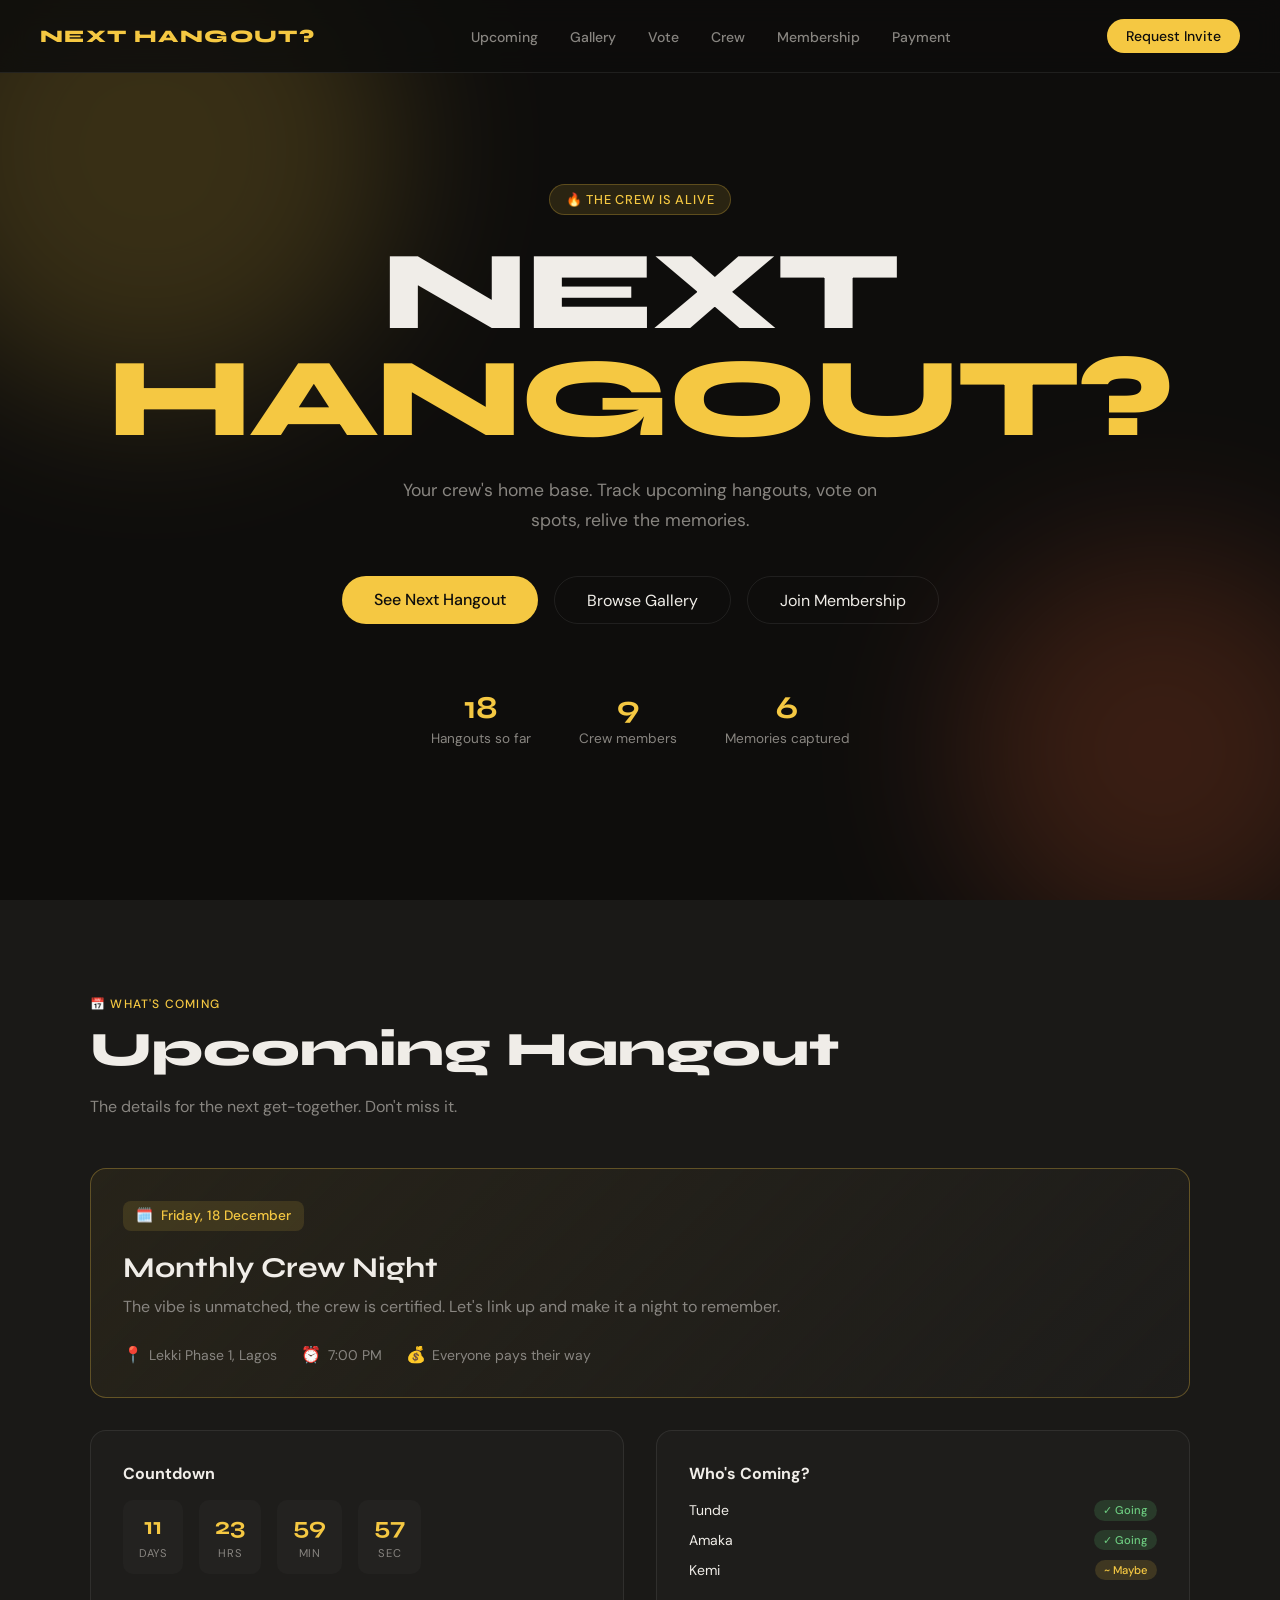
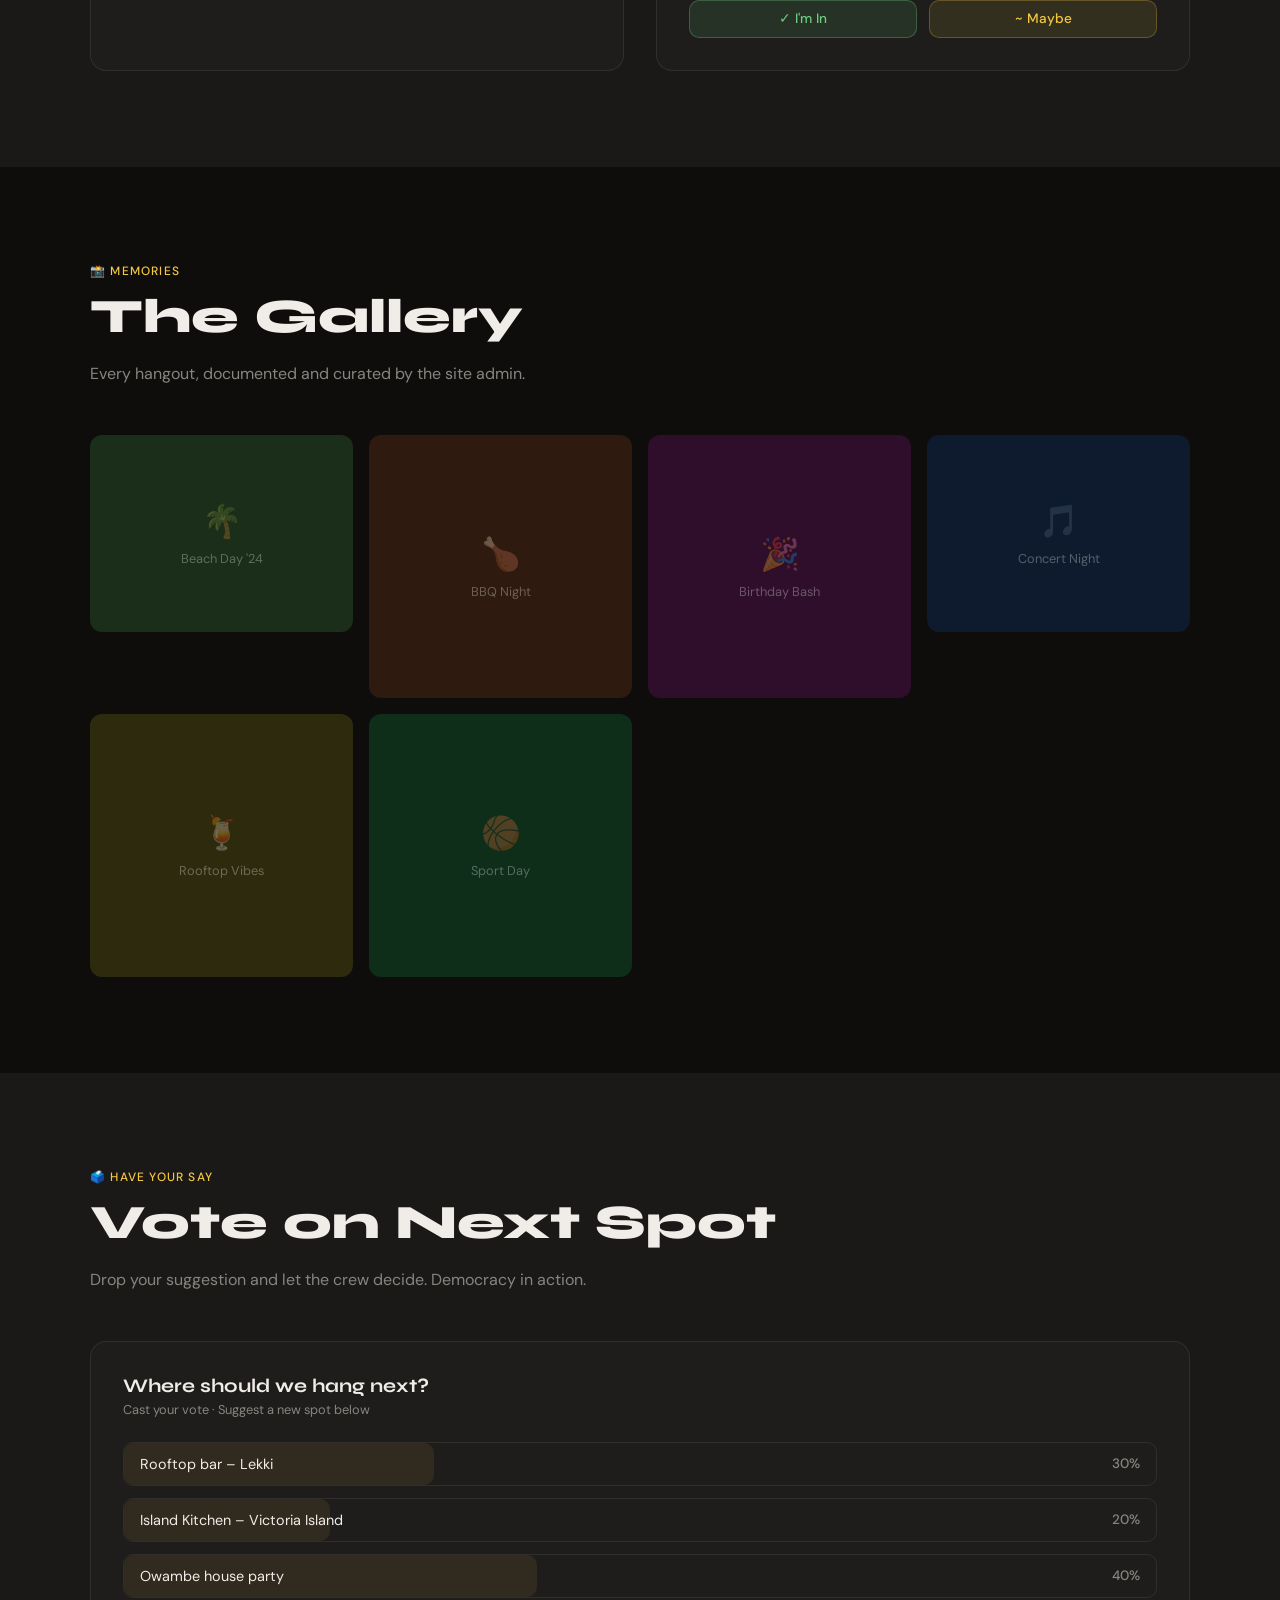
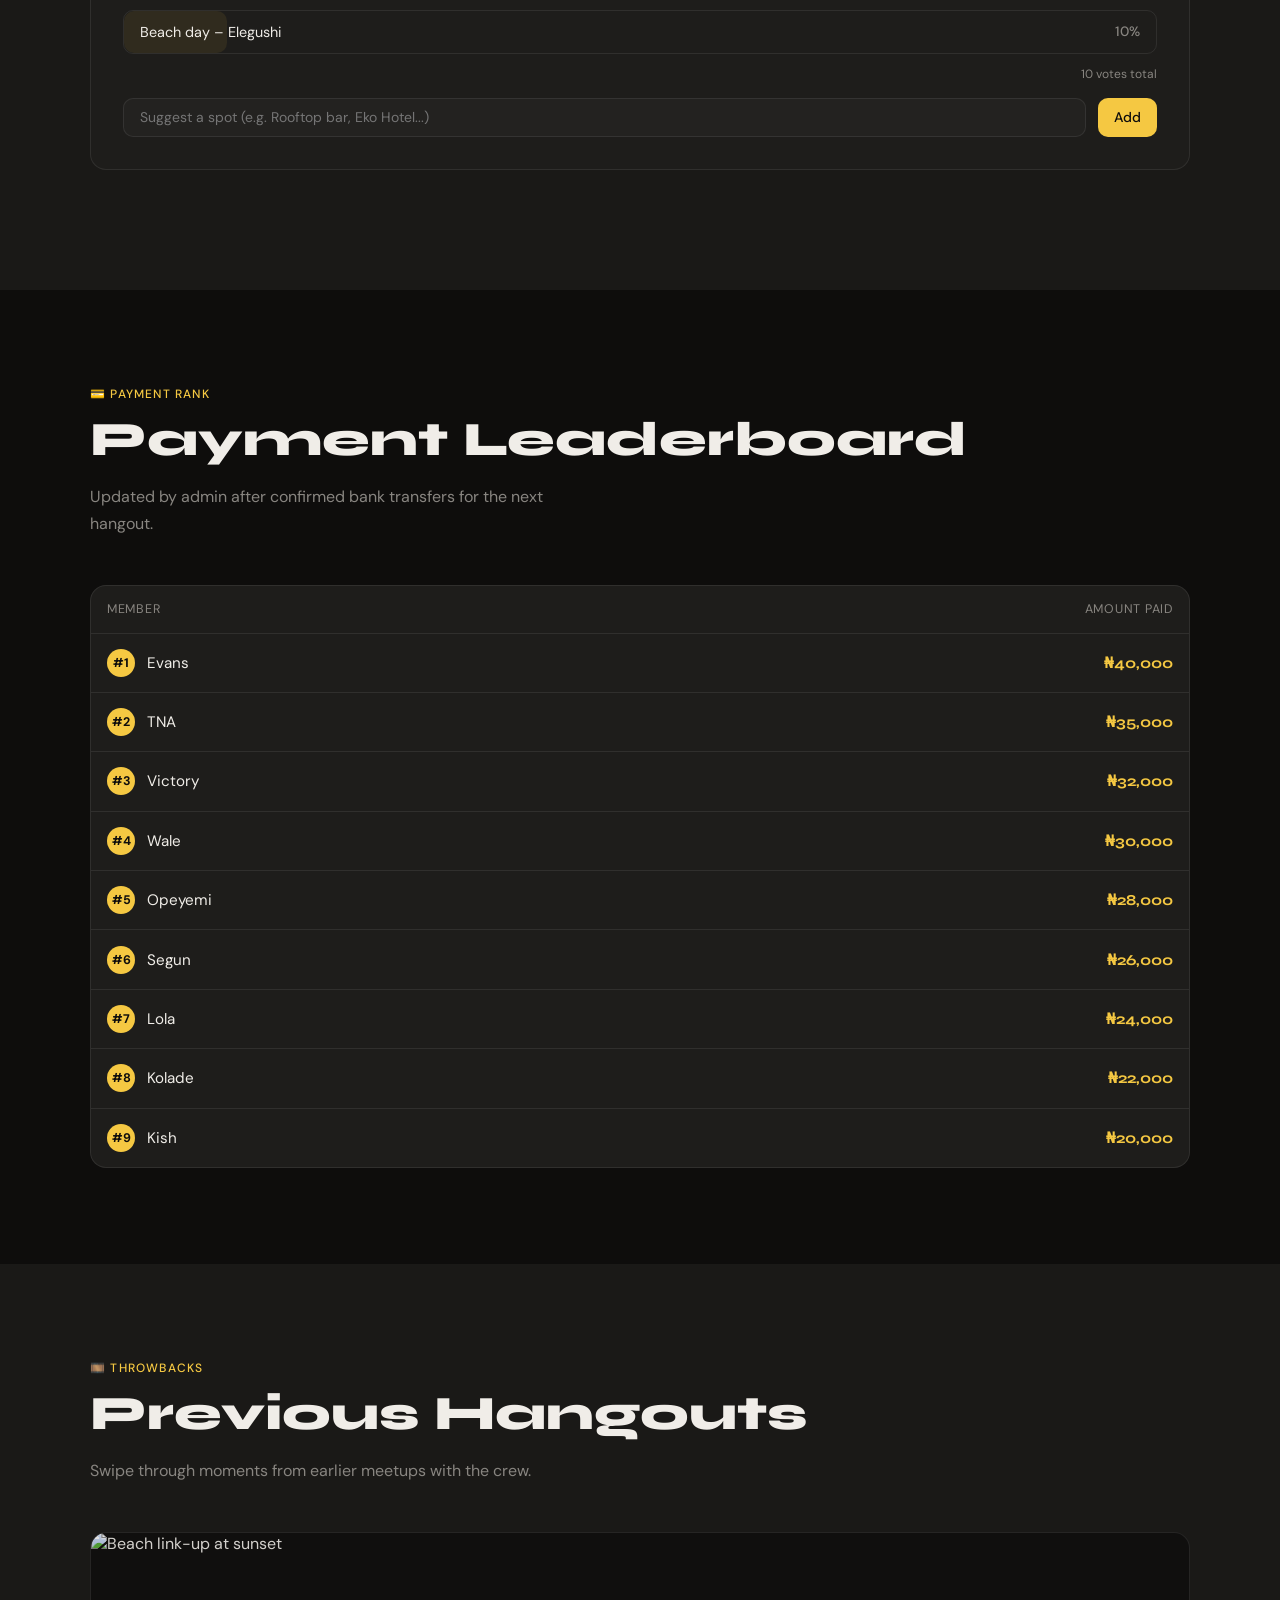
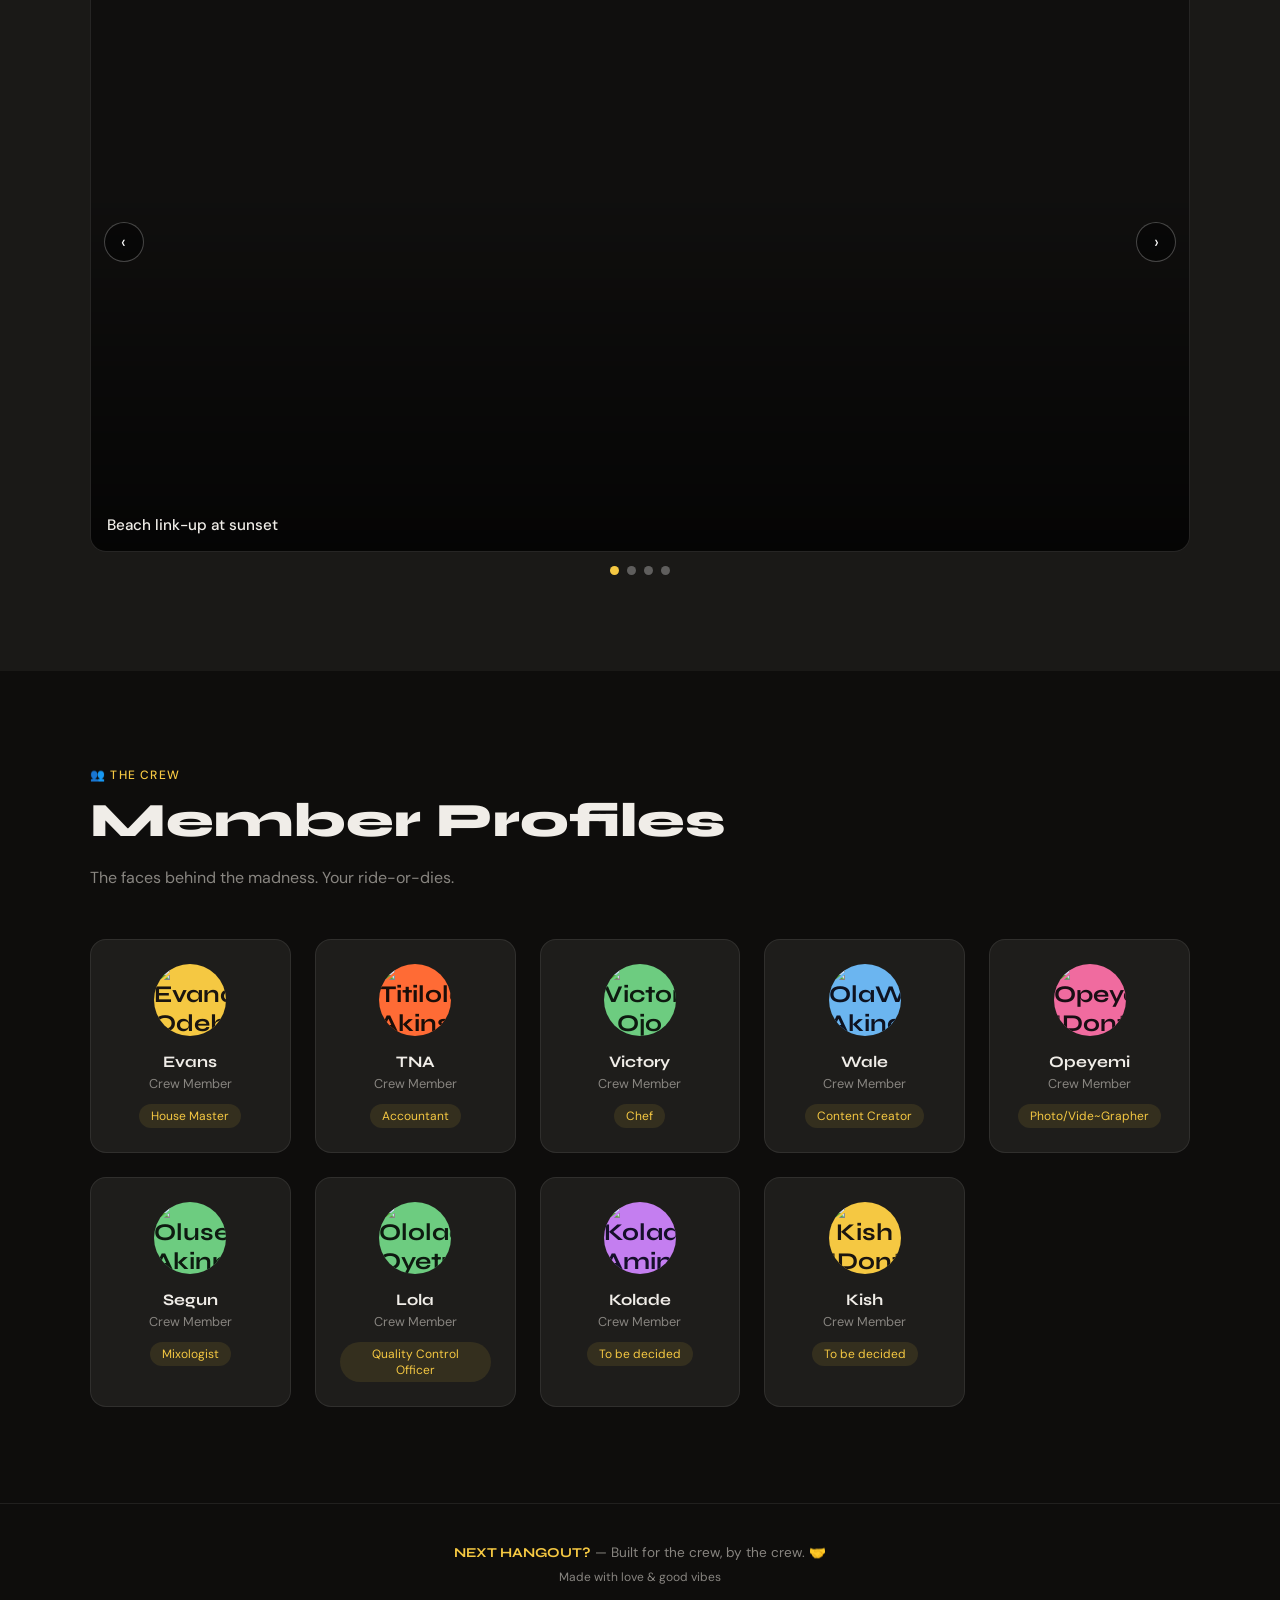
==== commit 344836eb: "Add payment leaderboard section and responsive styles" ====
--- a/index.html
+++ b/index.html
@@ -112,6 +112,22 @@
   </div>
 </section>
 
+<!-- PAYMENT LEADERBOARD -->
+<section id="leaderboard">
+  <div class="section-inner">
+    <p class="section-label">💳 Payment Rank</p>
+    <h2 class="section-title">Payment Leaderboard</h2>
+    <p class="section-sub">Updated by admin after confirmed bank transfers for the next hangout.</p>
+    <div class="leaderboard-card">
+      <div class="leaderboard-head">
+        <span>Member</span>
+        <span>Amount Paid</span>
+      </div>
+      <div id="leaderboard-list"></div>
+    </div>
+  </div>
+</section>
+
 <!-- PREVIOUS HANGOUTS -->
 <section id="previous-hangouts">
   <div class="section-inner">
--- a/styles.css
+++ b/styles.css
@@ -292,6 +292,70 @@
     cursor: pointer; font-family: 'DM Sans', sans-serif; transition: opacity 0.2s;
   }
   .add-option-btn:hover { opacity: 0.85; }
+
+  /* ── LEADERBOARD ── */
+  #leaderboard { background: var(--bg); }
+  .leaderboard-card {
+    background: var(--card);
+    border: 1px solid var(--border);
+    border-radius: var(--radius);
+    overflow: hidden;
+  }
+  .leaderboard-head,
+  .leaderboard-row {
+    display: grid;
+    grid-template-columns: 1fr auto;
+    gap: 1rem;
+    align-items: center;
+    padding: 0.95rem 1rem;
+  }
+  .leaderboard-head {
+    border-bottom: 1px solid var(--border);
+    color: var(--muted);
+    font-size: 0.78rem;
+    letter-spacing: 0.06em;
+    text-transform: uppercase;
+  }
+  .leaderboard-row {
+    border-bottom: 1px solid var(--border);
+    font-size: 0.95rem;
+  }
+  .leaderboard-row:last-child { border-bottom: 0; }
+  .leaderboard-member {
+    display: inline-flex;
+    align-items: center;
+    gap: 0.75rem;
+    min-width: 0;
+  }
+  .leaderboard-rank {
+    width: 28px;
+    height: 28px;
+    border-radius: 50%;
+    display: inline-flex;
+    align-items: center;
+    justify-content: center;
+    font-size: 0.78rem;
+    font-weight: 700;
+    color: #0e0d0c;
+    background: var(--accent);
+    flex-shrink: 0;
+  }
+  .leaderboard-name {
+    white-space: nowrap;
+    overflow: hidden;
+    text-overflow: ellipsis;
+  }
+  .leaderboard-amount {
+    font-family: 'Syne', sans-serif;
+    font-weight: 700;
+    color: var(--accent);
+    white-space: nowrap;
+  }
+  .leaderboard-empty {
+    padding: 1rem;
+    color: var(--muted);
+    font-size: 0.9rem;
+  }
 
   /* ── PREVIOUS HANGOUTS SLIDER ── */
   #previous-hangouts { background: var(--bg2); }
@@ -586,6 +650,16 @@
     .rsvp-btns { flex-direction: column; }
     .add-option-row { flex-direction: column; }
     .upload-zone { padding: 2rem 1.25rem; }
+    .leaderboard-head,
+    .leaderboard-row {
+      grid-template-columns: 1fr;
+      gap: 0.45rem;
+    }
+    .leaderboard-head span:last-child {
+      text-transform: none;
+      letter-spacing: normal;
+      font-size: 0.72rem;
+    }
     .modal { padding: 1.25rem; border-radius: 16px; }
     .slider-control {
       width: 36px;
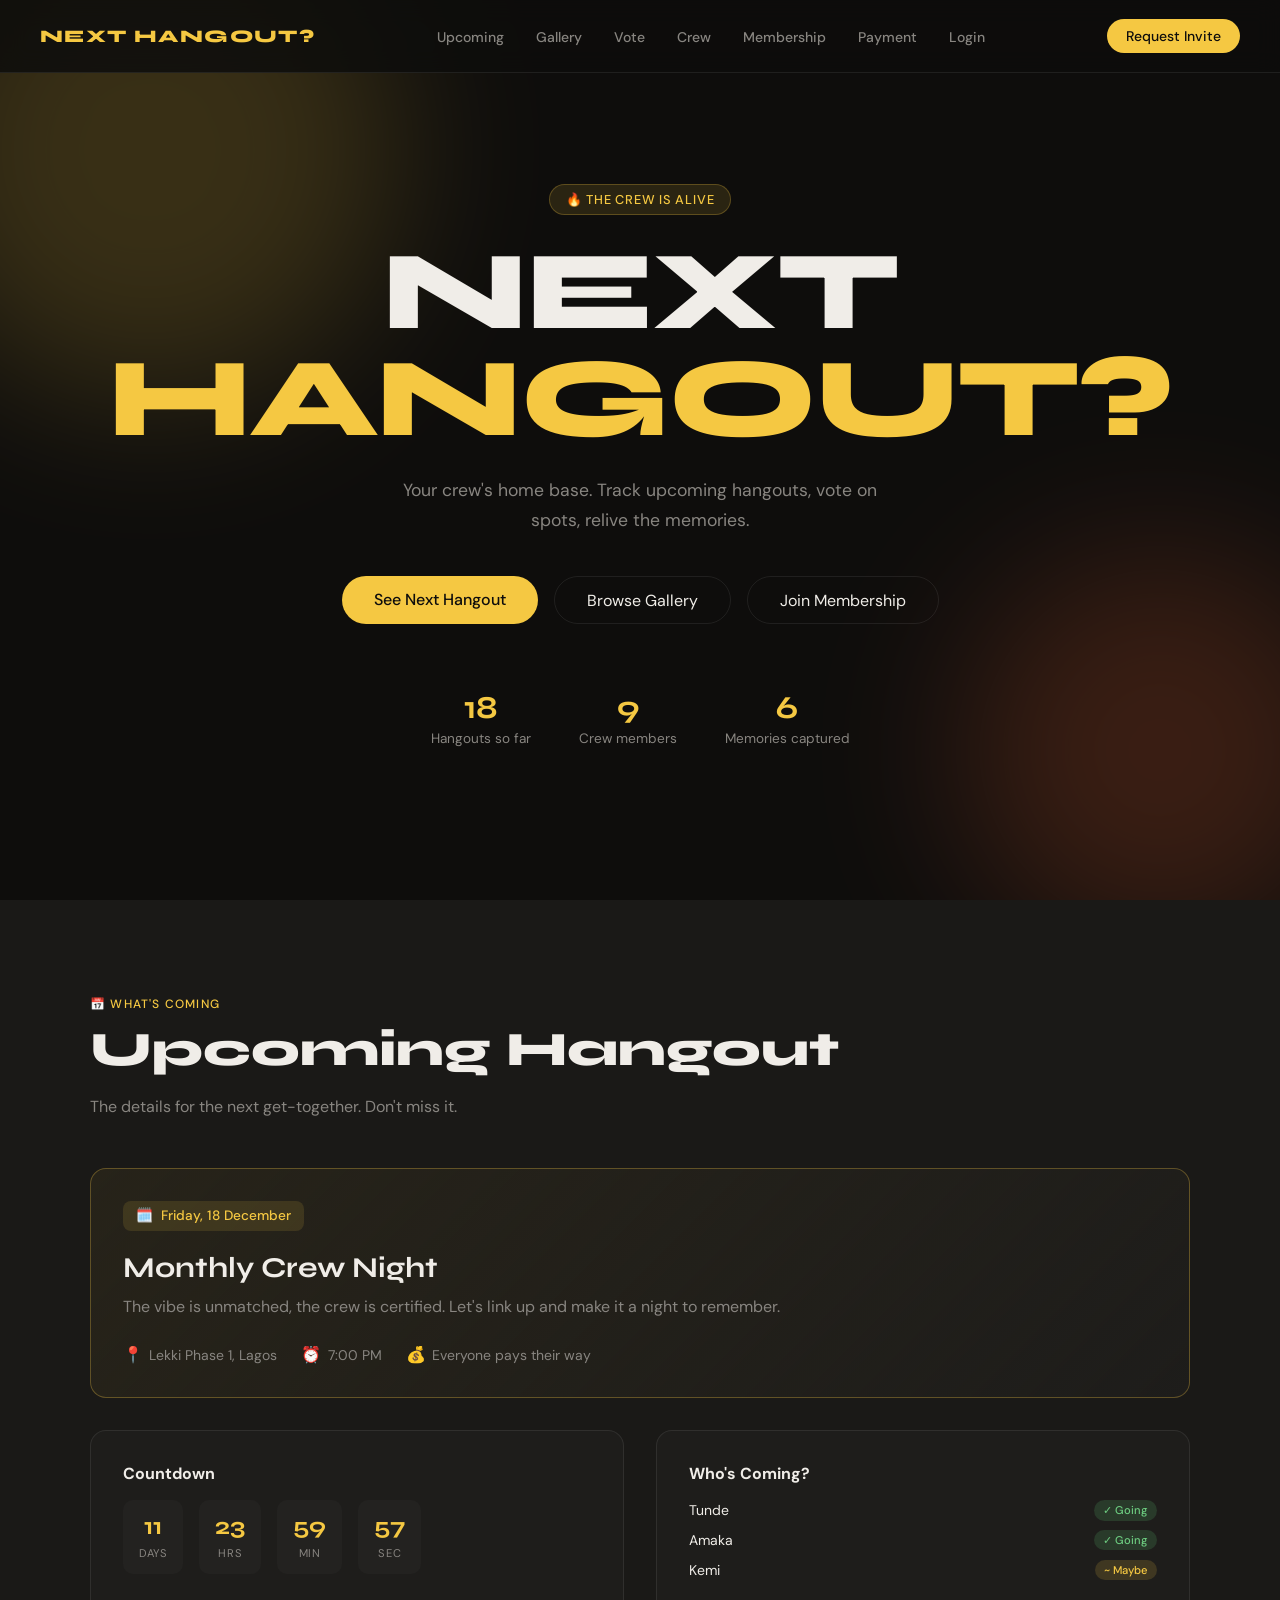
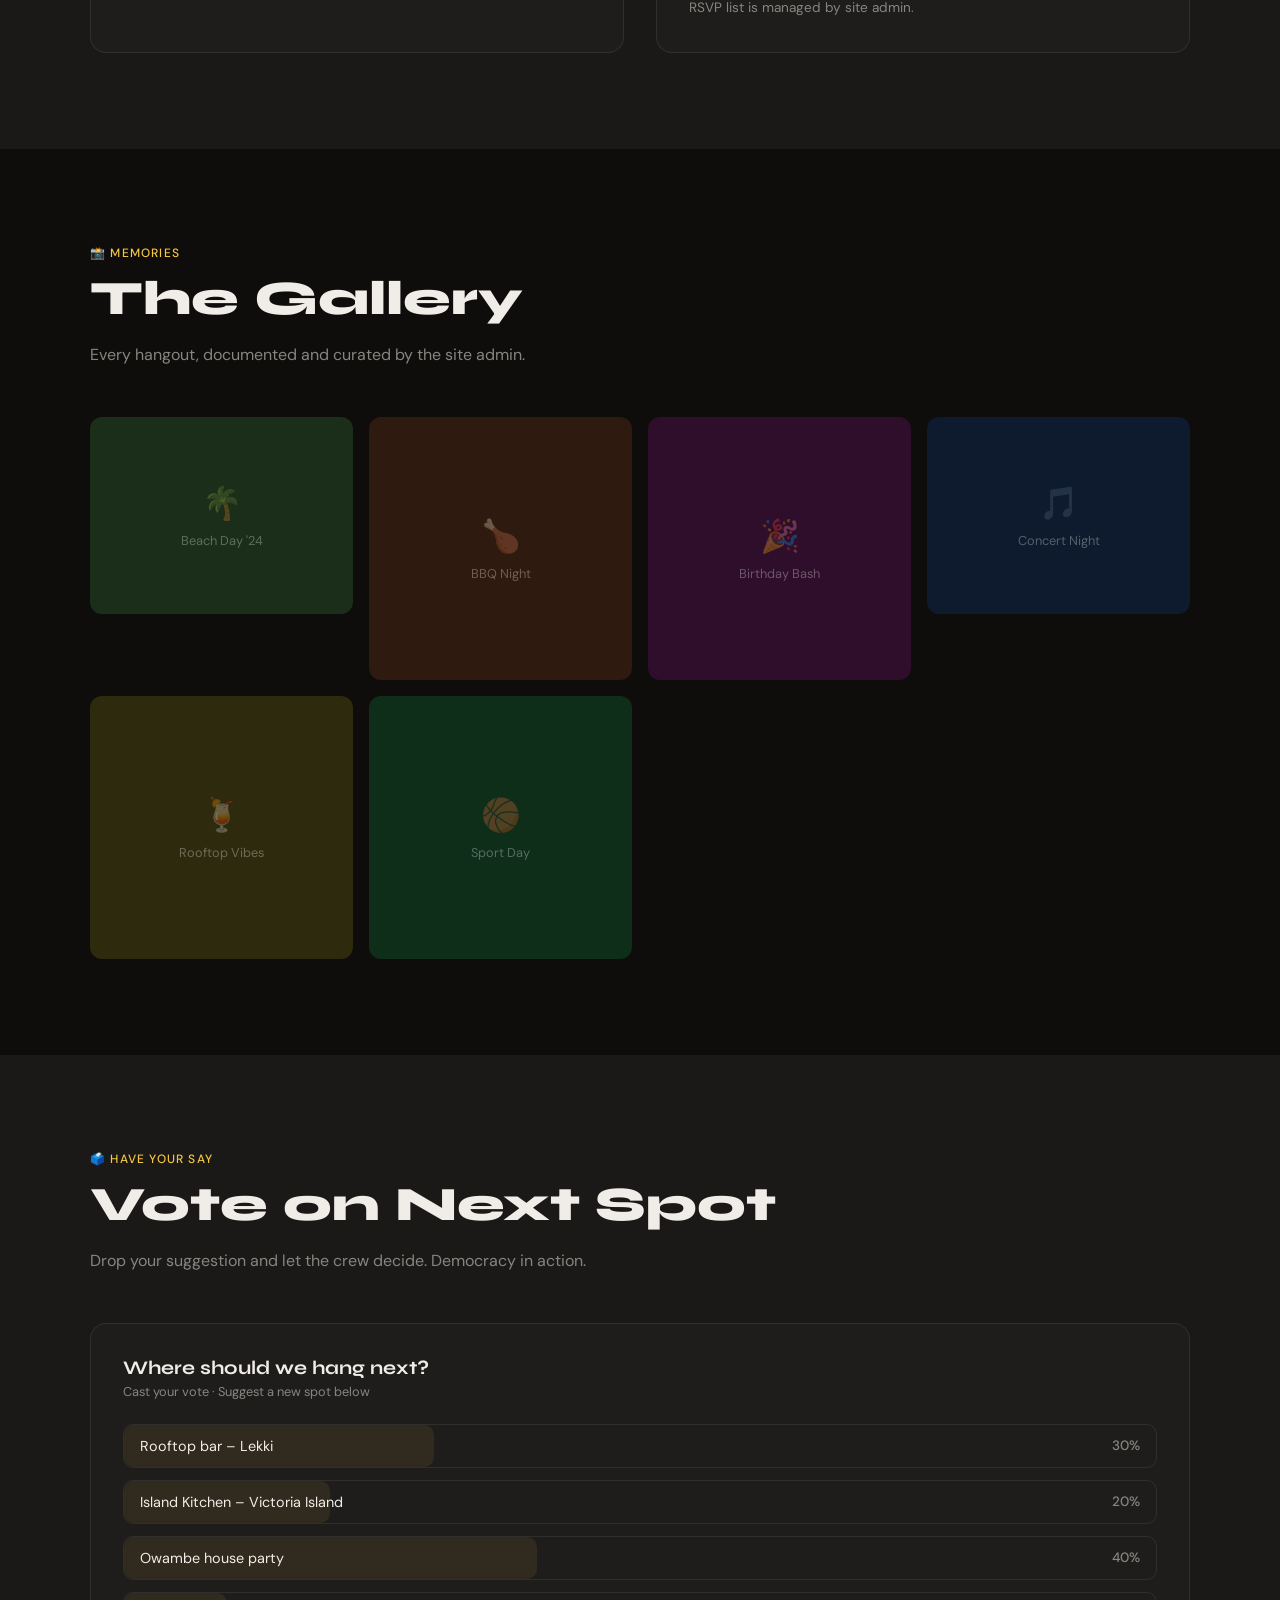
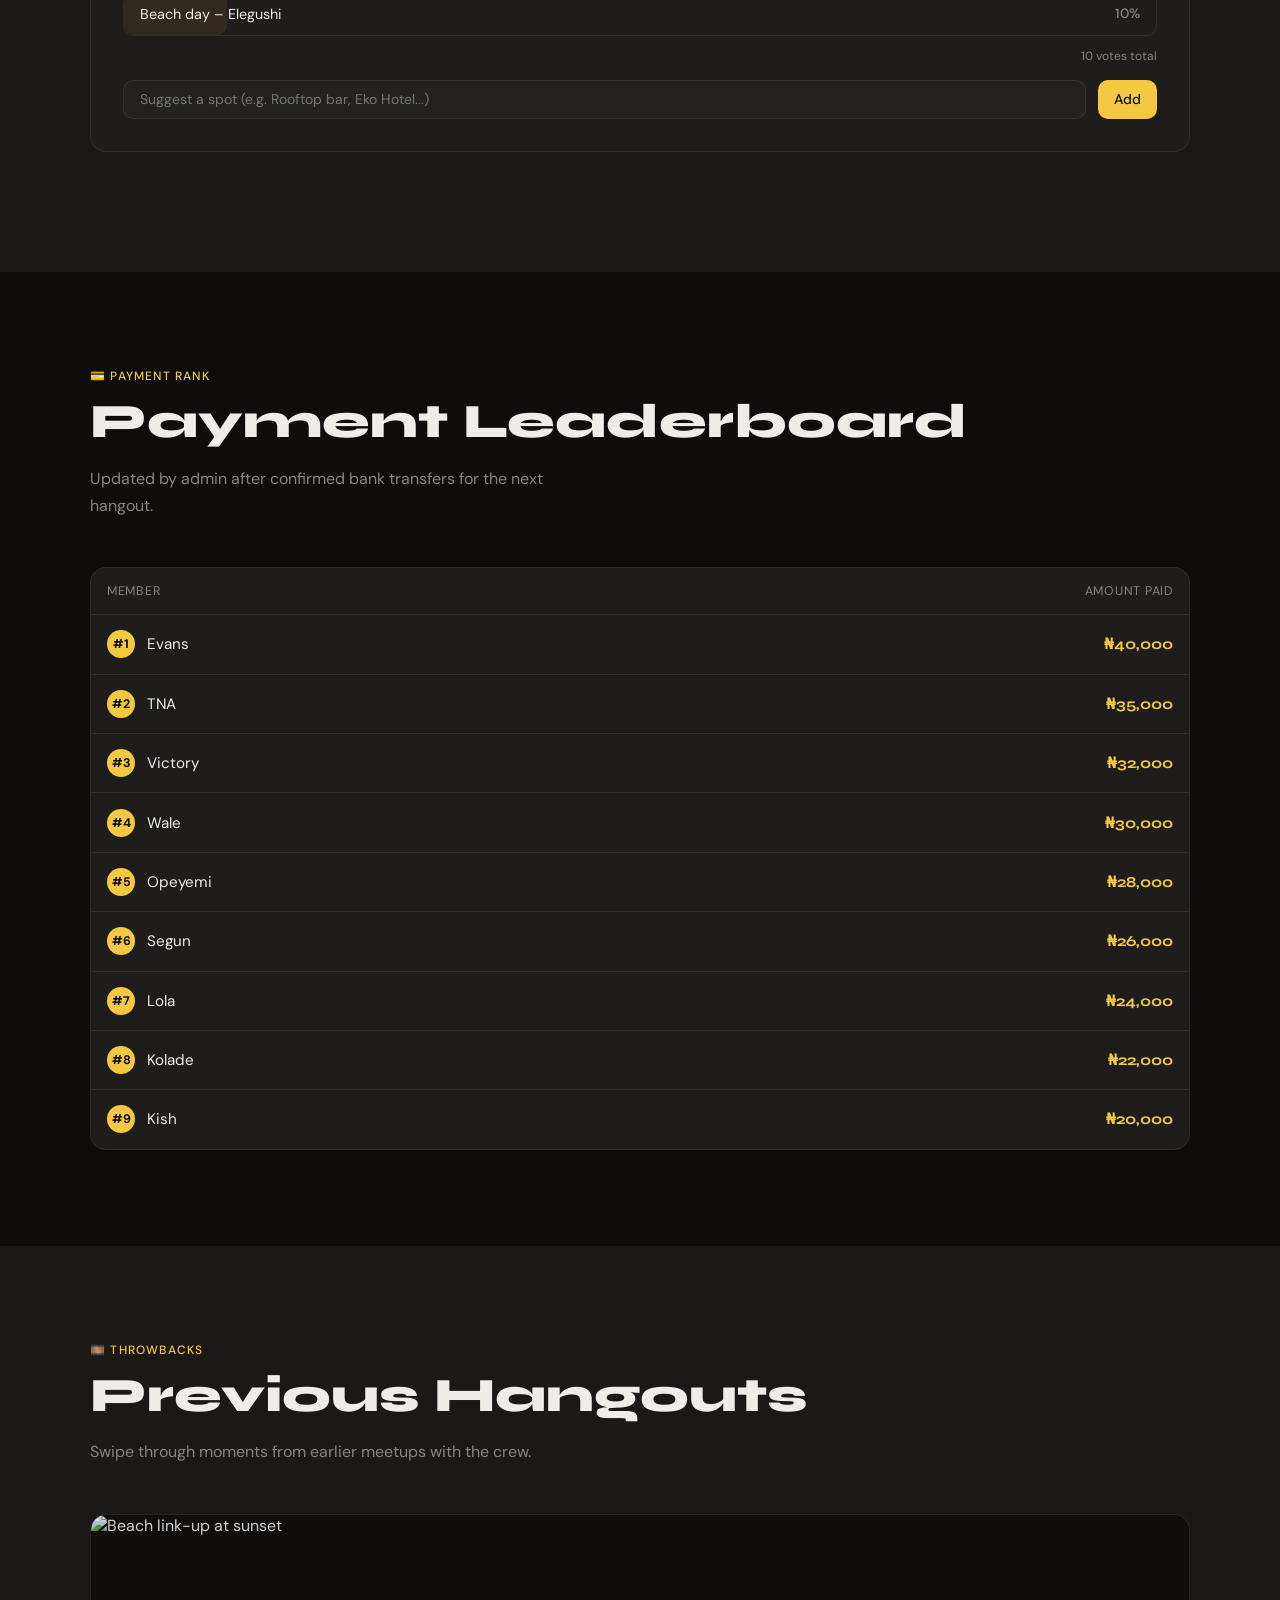
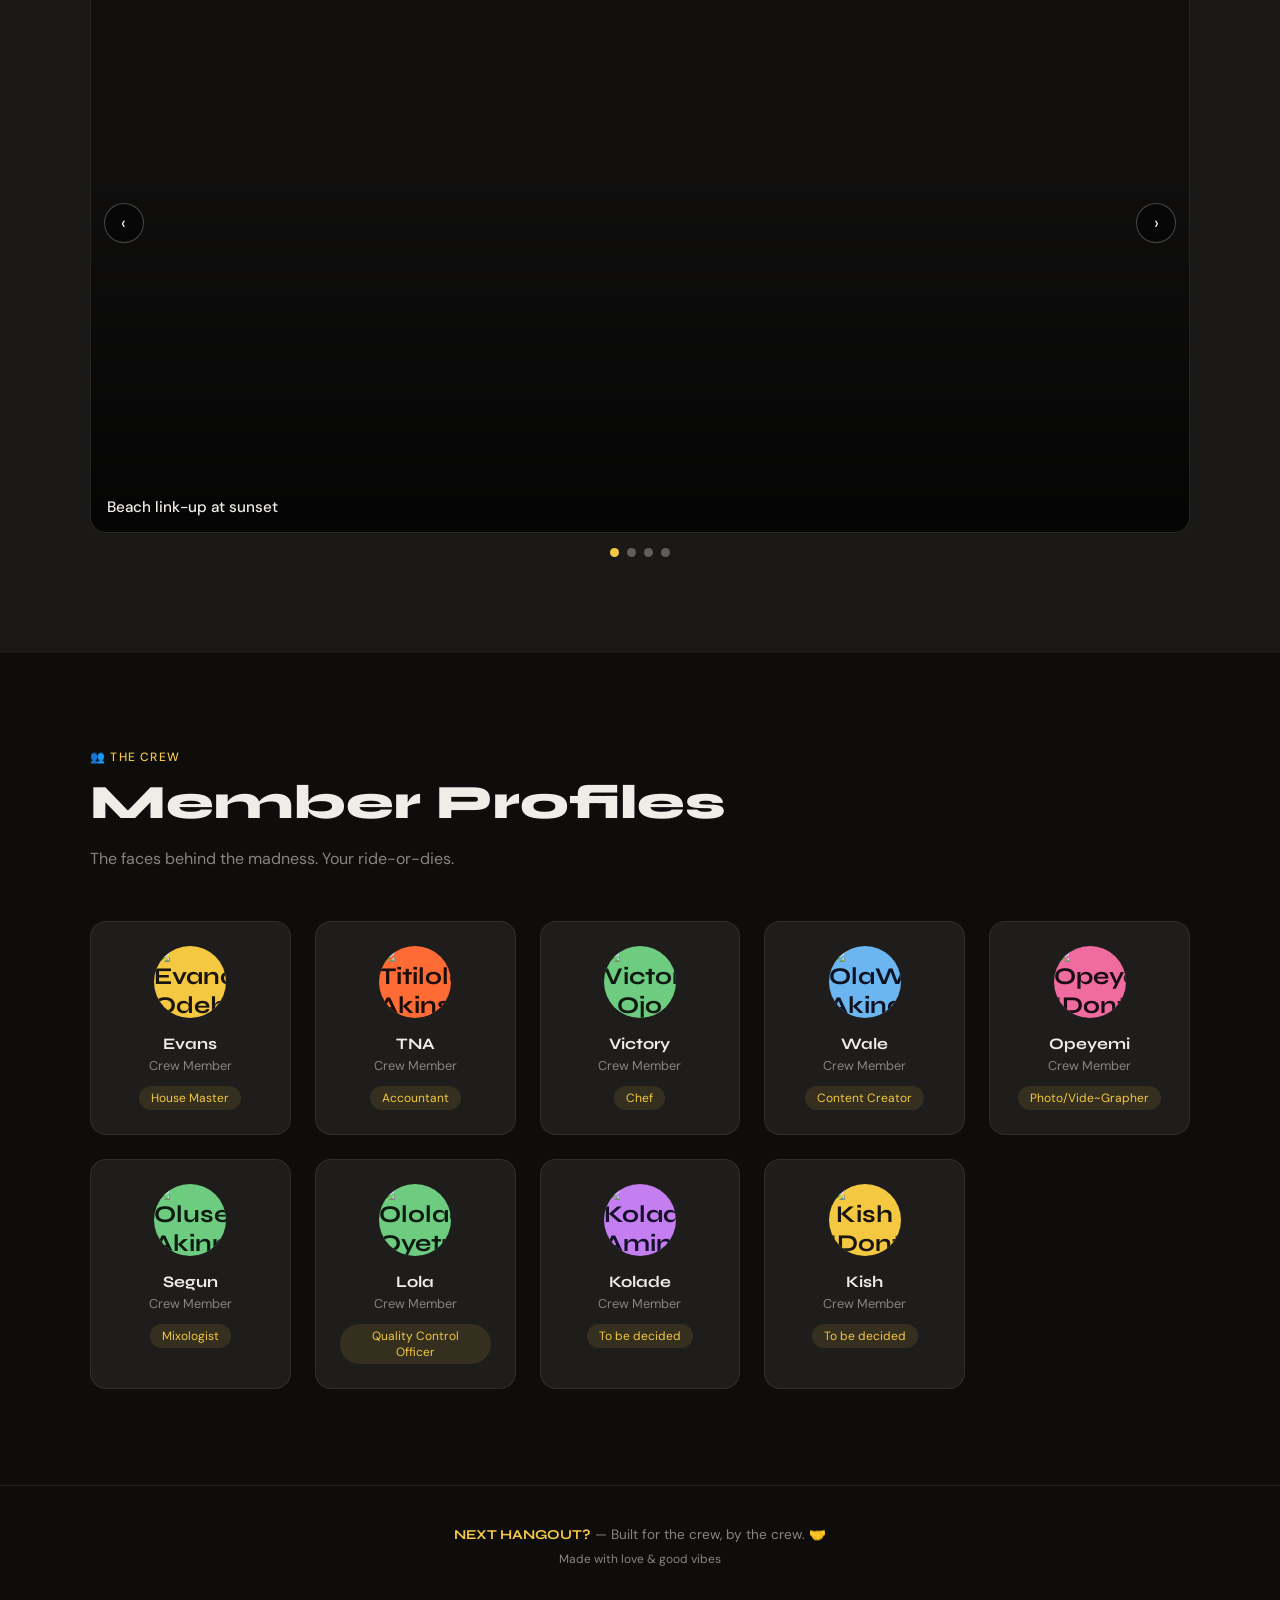
==== commit 2dbfcb61: "Add member login and payment status dashboard" ====
--- a/index.html
+++ b/index.html
@@ -22,6 +22,7 @@
     <li><a href="#members">Crew</a></li>
     <li><a href="membership.html">Membership</a></li>
     <li><a href="payment.html">Payment</a></li>
+    <li><a href="login.html">Login</a></li>
   </ul>
   <a class="nav-btn" href="membership.html">Request Invite</a>
 </nav>
@@ -74,10 +75,9 @@
       <div class="hangout-card">
         <h4>Who's Coming?</h4>
         <div class="rsvp-list" id="rsvp-list" style="margin-top:1rem"></div>
-        <div class="rsvp-btns">
-          <button class="rsvp-btn yes" onclick="rsvp('going')">✓ I'm In</button>
-          <button class="rsvp-btn maybe2" onclick="rsvp('maybe')">~ Maybe</button>
-        </div>
+        <p class="section-sub" style="margin:1rem 0 0;max-width:none;font-size:0.85rem;">
+          RSVP list is managed by site admin.
+        </p>
       </div>
     </div>
   </div>
--- a/styles.css
+++ b/styles.css
@@ -1256,3 +1256,264 @@
     width: 100%;
   }
 }
+
+/* ── LOGIN + DASHBOARD ── */
+.page-login,
+.page-dashboard {
+  margin: 0;
+  font-family: "DM Sans", sans-serif;
+  background: radial-gradient(circle at top, #241d14 0%, var(--bg) 48%);
+  color: var(--text);
+}
+
+.page-login .topbar,
+.page-dashboard .topbar {
+  position: sticky;
+  top: 0;
+  z-index: 20;
+  display: flex;
+  justify-content: space-between;
+  align-items: center;
+  padding: 1rem 1.25rem;
+  background: rgba(14, 13, 12, 0.88);
+  border-bottom: 1px solid var(--border);
+  backdrop-filter: blur(10px);
+}
+
+.page-login .brand,
+.page-dashboard .brand {
+  text-decoration: none;
+  color: var(--accent);
+  font-family: "Syne", sans-serif;
+  font-weight: 800;
+  letter-spacing: 0.08em;
+}
+
+.page-login .back-link,
+.page-dashboard .back-link {
+  text-decoration: none;
+  color: var(--text);
+  border: 1px solid var(--border);
+  padding: 0.5rem 0.9rem;
+  border-radius: 999px;
+  font-size: 0.9rem;
+  background: transparent;
+  cursor: pointer;
+}
+
+.page-login main,
+.page-dashboard main {
+  max-width: 920px;
+  margin: 0 auto;
+  padding: 2rem 1.25rem 3rem;
+}
+
+.page-login .login-shell,
+.page-dashboard .dashboard-shell {
+  max-width: 560px;
+  margin: 0 auto;
+}
+
+.page-login .eyebrow,
+.page-dashboard .eyebrow {
+  color: var(--accent);
+  letter-spacing: 0.08em;
+  text-transform: uppercase;
+  font-size: 0.8rem;
+  margin-bottom: 0.5rem;
+}
+
+.page-login h1,
+.page-dashboard h1,
+.page-dashboard h2 {
+  font-family: "Syne", sans-serif;
+}
+
+.page-login h1,
+.page-dashboard h1 {
+  margin: 0 0 0.8rem;
+  font-size: clamp(1.9rem, 6vw, 3rem);
+}
+
+.page-login .hero-sub,
+.page-dashboard .hero-sub {
+  color: var(--muted);
+  margin-bottom: 1.2rem;
+  line-height: 1.6;
+}
+
+.page-login .form-card {
+  background: var(--card);
+  border: 1px solid var(--border);
+  border-radius: 14px;
+  padding: 1rem;
+  display: grid;
+  gap: 0.9rem;
+}
+
+.page-login label {
+  display: grid;
+  gap: 0.45rem;
+  font-size: 0.9rem;
+}
+
+.page-login input {
+  width: 100%;
+  border: 1px solid var(--border);
+  border-radius: 10px;
+  background: var(--bg2);
+  color: var(--text);
+  padding: 0.75rem 0.9rem;
+  font-family: inherit;
+  font-size: 0.95rem;
+}
+
+.page-login input:focus {
+  outline: none;
+  border-color: rgba(245, 200, 66, 0.6);
+}
+
+.page-login .submit-btn {
+  border: none;
+  border-radius: 50px;
+  background: var(--accent);
+  color: #0e0d0c;
+  padding: 0.8rem 2rem;
+  font-family: "DM Sans", sans-serif;
+  font-weight: 500;
+  font-size: 1rem;
+  cursor: pointer;
+  transition: transform 0.15s, opacity 0.15s;
+}
+
+.page-login .submit-btn:hover {
+  transform: translateY(-2px);
+  opacity: 0.9;
+}
+
+.page-login .status,
+.page-dashboard .status {
+  display: none;
+  border-radius: 10px;
+  padding: 0.65rem 0.8rem;
+  font-size: 0.9rem;
+}
+
+.page-login .status.show,
+.page-dashboard .status.show {
+  display: block;
+}
+
+.page-login .status.success,
+.page-dashboard .status.success {
+  background: rgba(109, 204, 128, 0.14);
+  color: #7ad68d;
+  border: 1px solid rgba(109, 204, 128, 0.35);
+}
+
+.page-login .status.error,
+.page-dashboard .status.error {
+  background: rgba(255, 107, 53, 0.14);
+  color: #ffb39a;
+  border: 1px solid rgba(255, 107, 53, 0.35);
+}
+
+.page-login .login-hint {
+  color: var(--muted);
+  font-size: 0.84rem;
+  margin-top: 0.75rem;
+}
+
+.page-dashboard .dashboard-actions {
+  display: inline-flex;
+  gap: 0.5rem;
+}
+
+.page-dashboard .dashboard-card {
+  background: var(--card);
+  border: 1px solid var(--border);
+  border-radius: 14px;
+  padding: 1rem;
+  display: grid;
+  gap: 0.75rem;
+}
+
+.page-dashboard .dashboard-card h2 {
+  margin: 0 0 0.35rem;
+  font-size: 1.35rem;
+}
+
+.page-dashboard .dash-row {
+  display: flex;
+  justify-content: space-between;
+  gap: 0.75rem;
+  border: 1px solid var(--border);
+  border-radius: 10px;
+  padding: 0.65rem 0.75rem;
+  background: var(--bg2);
+  font-size: 0.95rem;
+}
+
+.page-dashboard .dash-row span {
+  color: var(--muted);
+}
+
+.page-dashboard .dash-row strong {
+  text-align: right;
+}
+
+.page-dashboard .dash-badge {
+  display: inline-flex;
+  align-items: center;
+  padding: 0.2rem 0.55rem;
+  border-radius: 999px;
+}
+
+.page-dashboard .dash-badge.paid {
+  background: rgba(109, 204, 128, 0.2);
+  color: #7ad68d;
+}
+
+.page-dashboard .dash-badge.pending {
+  background: rgba(245, 200, 66, 0.2);
+  color: var(--accent);
+}
+
+.page-dashboard .dash-badge.unpaid {
+  background: rgba(255, 107, 53, 0.2);
+  color: #ffb39a;
+}
+
+@media (max-width: 600px) {
+  .page-login .topbar,
+  .page-dashboard .topbar {
+    padding: 0.8rem 0.9rem;
+  }
+  .page-login .brand,
+  .page-dashboard .brand {
+    font-size: 0.94rem;
+    letter-spacing: 0.04em;
+  }
+  .page-login .back-link,
+  .page-dashboard .back-link {
+    font-size: 0.82rem;
+    padding: 0.45rem 0.7rem;
+  }
+  .page-login main,
+  .page-dashboard main {
+    padding: 1.25rem 0.9rem 2.2rem;
+  }
+  .page-login .submit-btn {
+    width: 100%;
+  }
+  .page-dashboard .dashboard-actions {
+    gap: 0.35rem;
+  }
+  .page-dashboard .dash-row {
+    flex-direction: column;
+    align-items: flex-start;
+  }
+  .page-dashboard .dash-row strong {
+    text-align: left;
+  }
+}
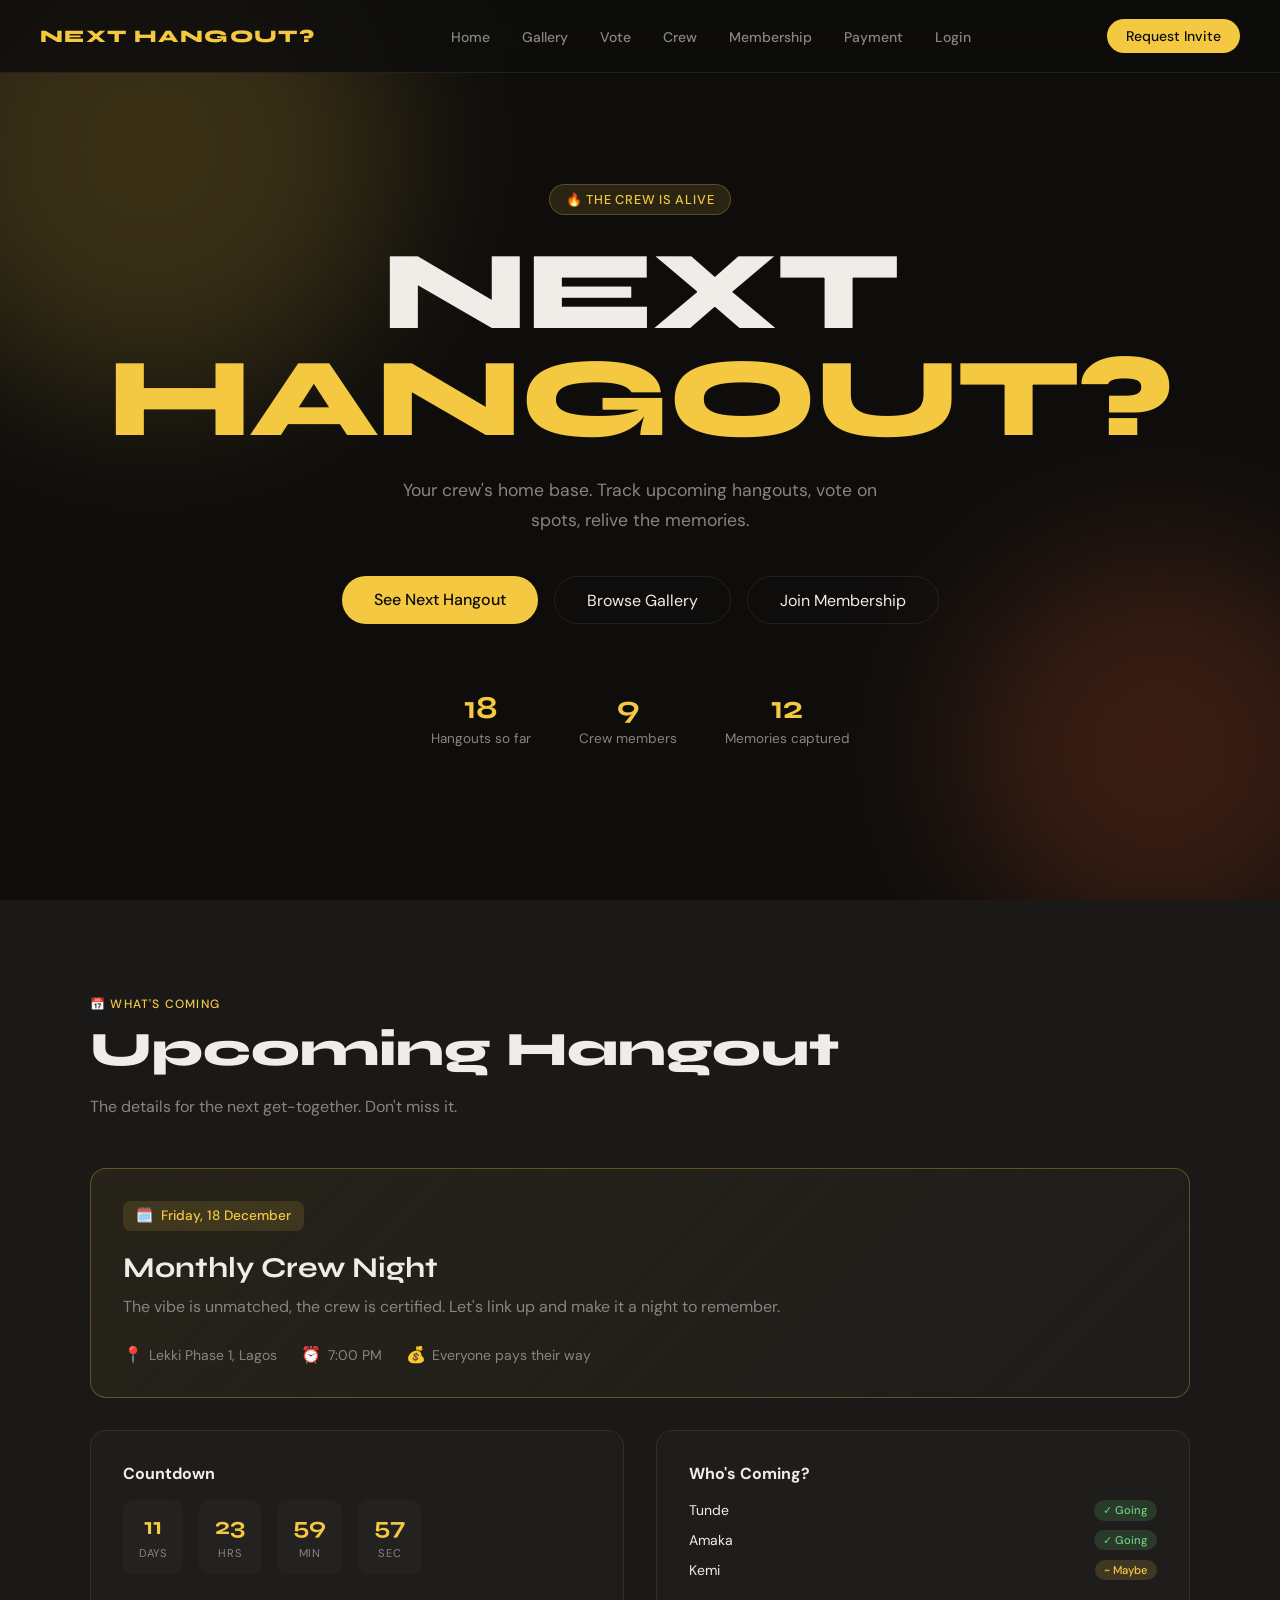
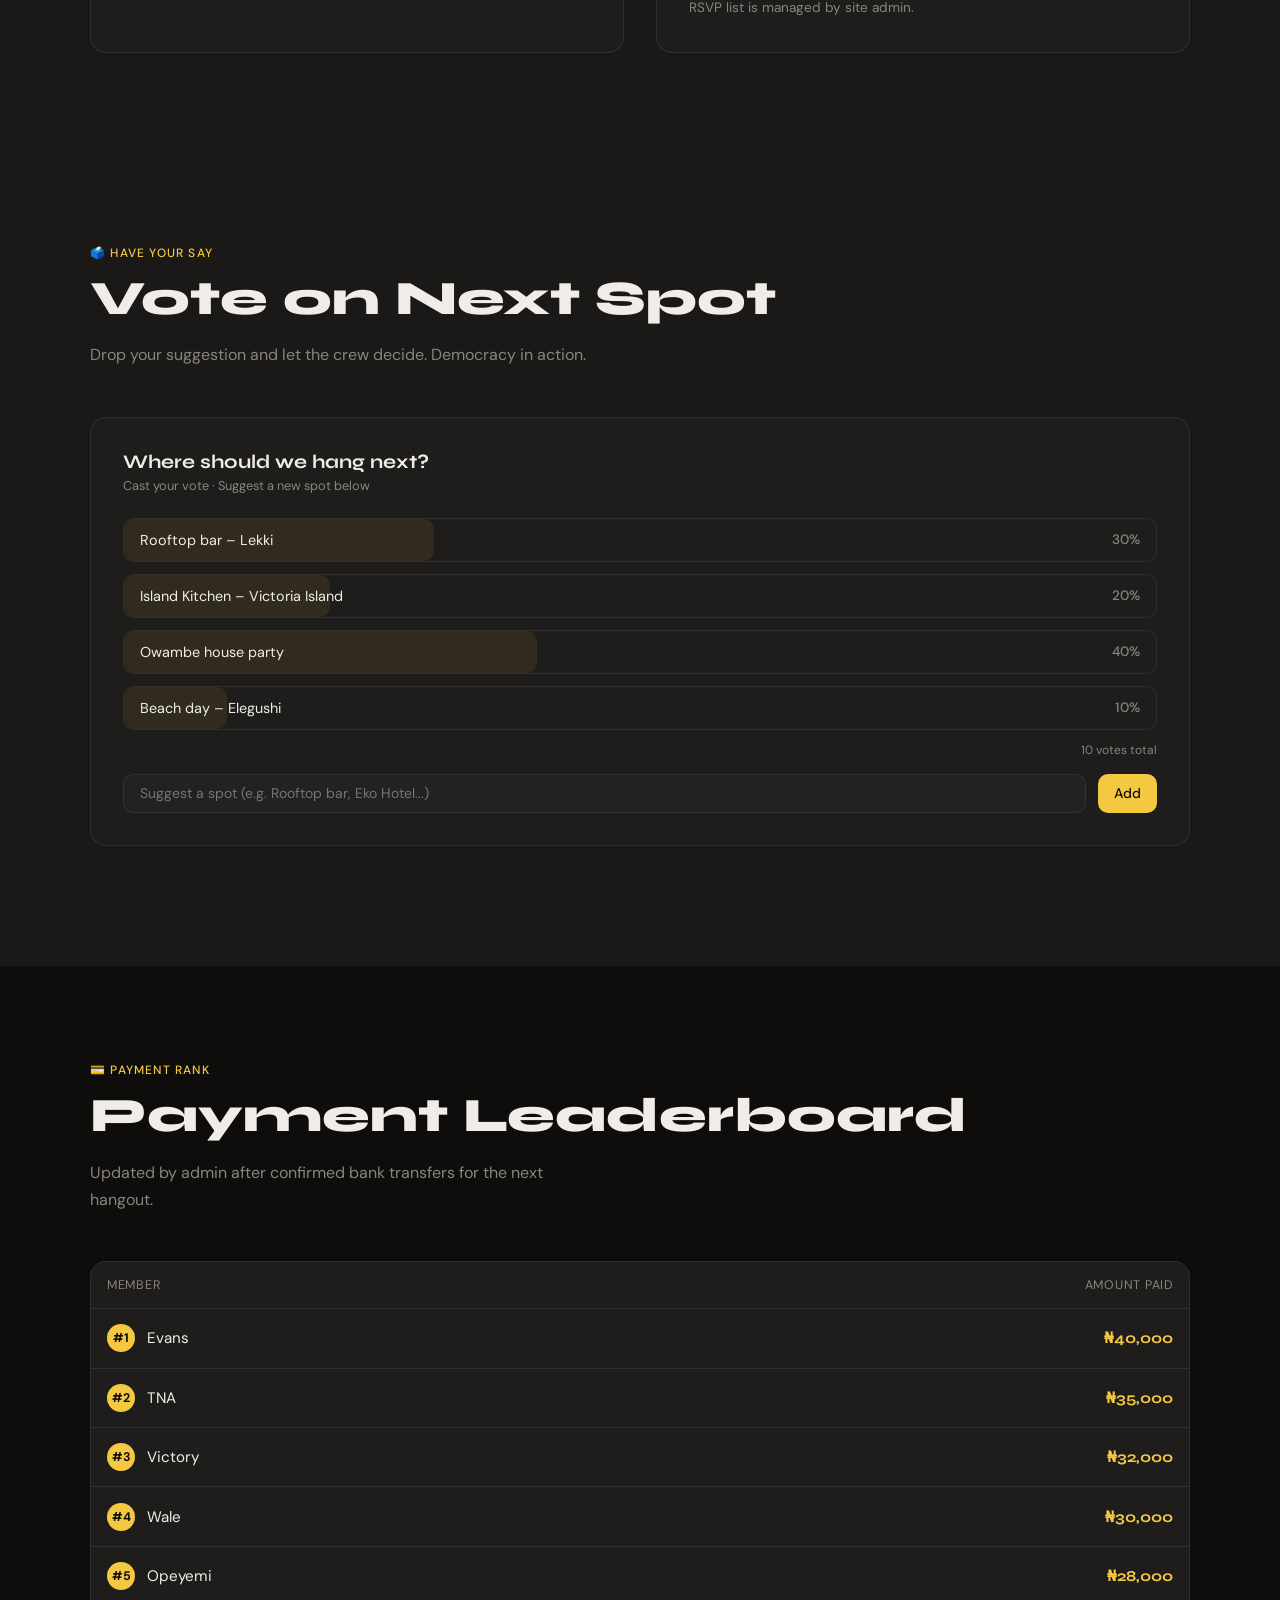
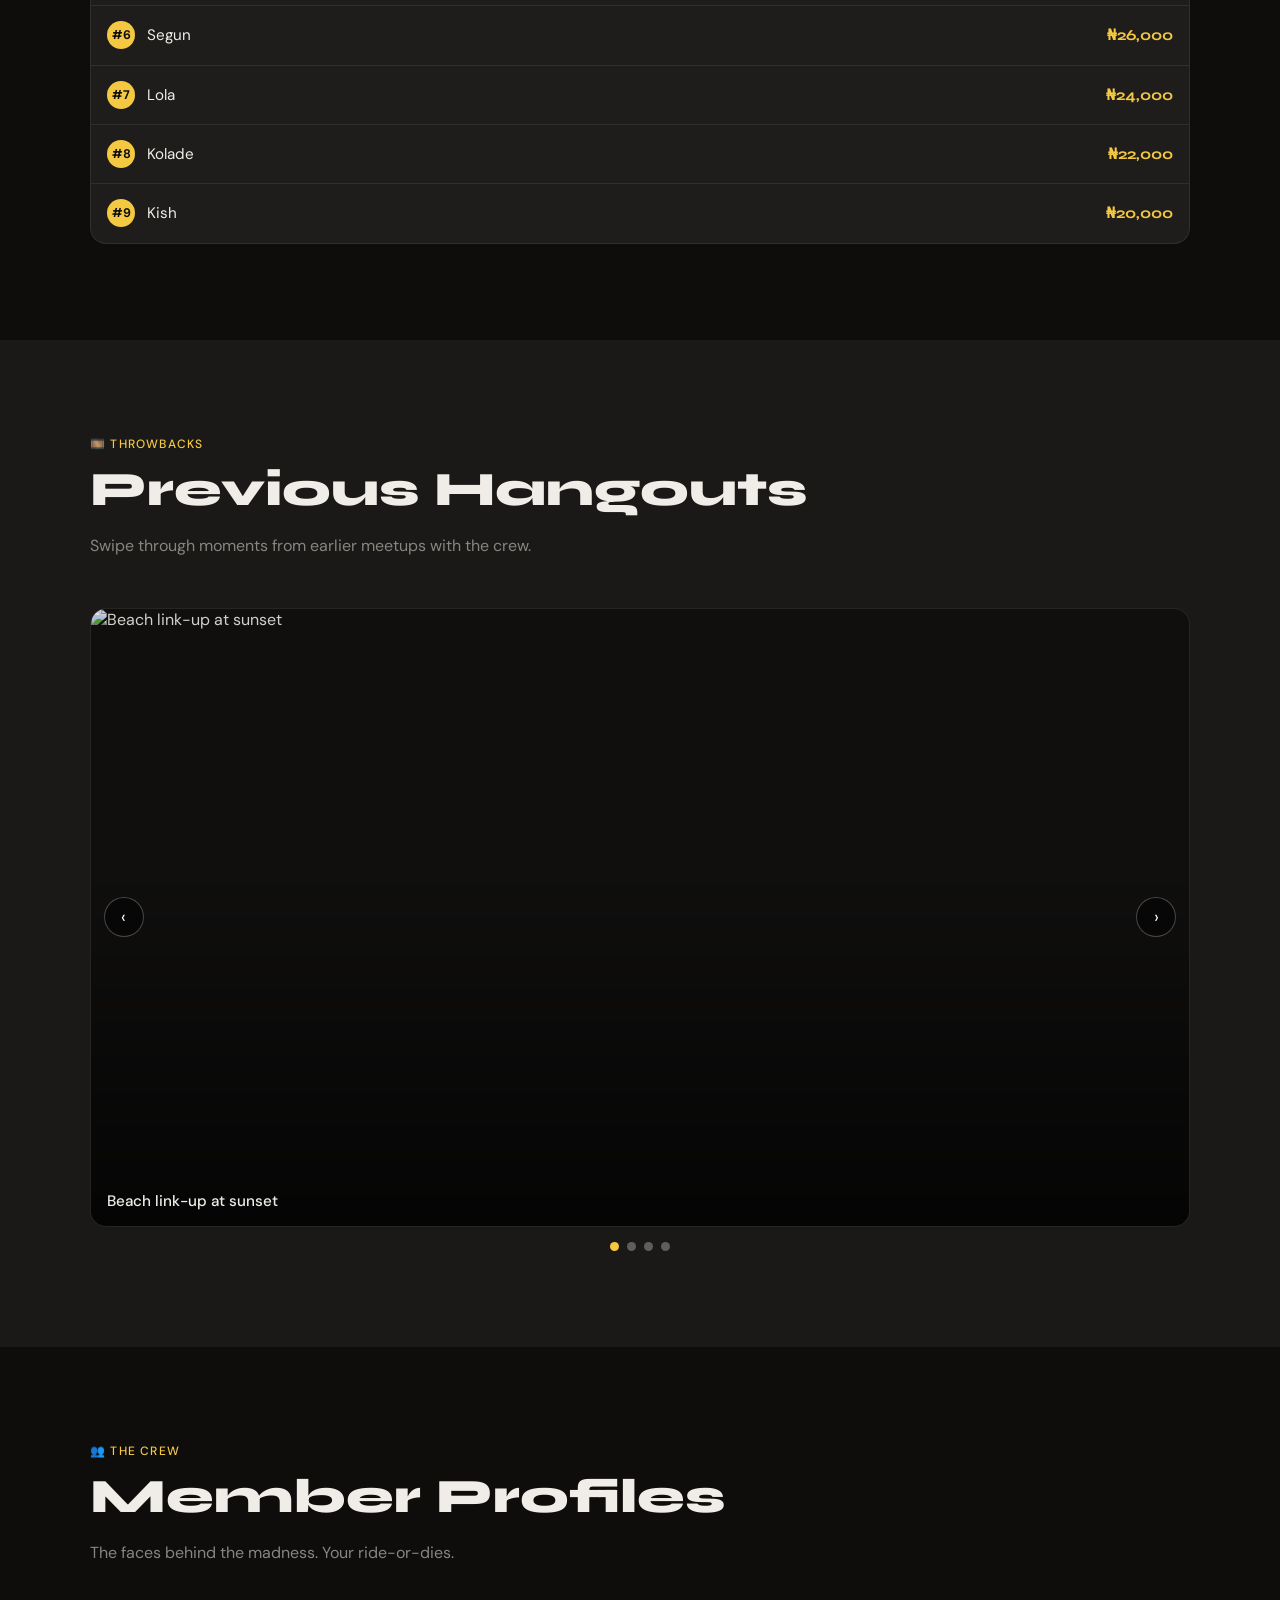
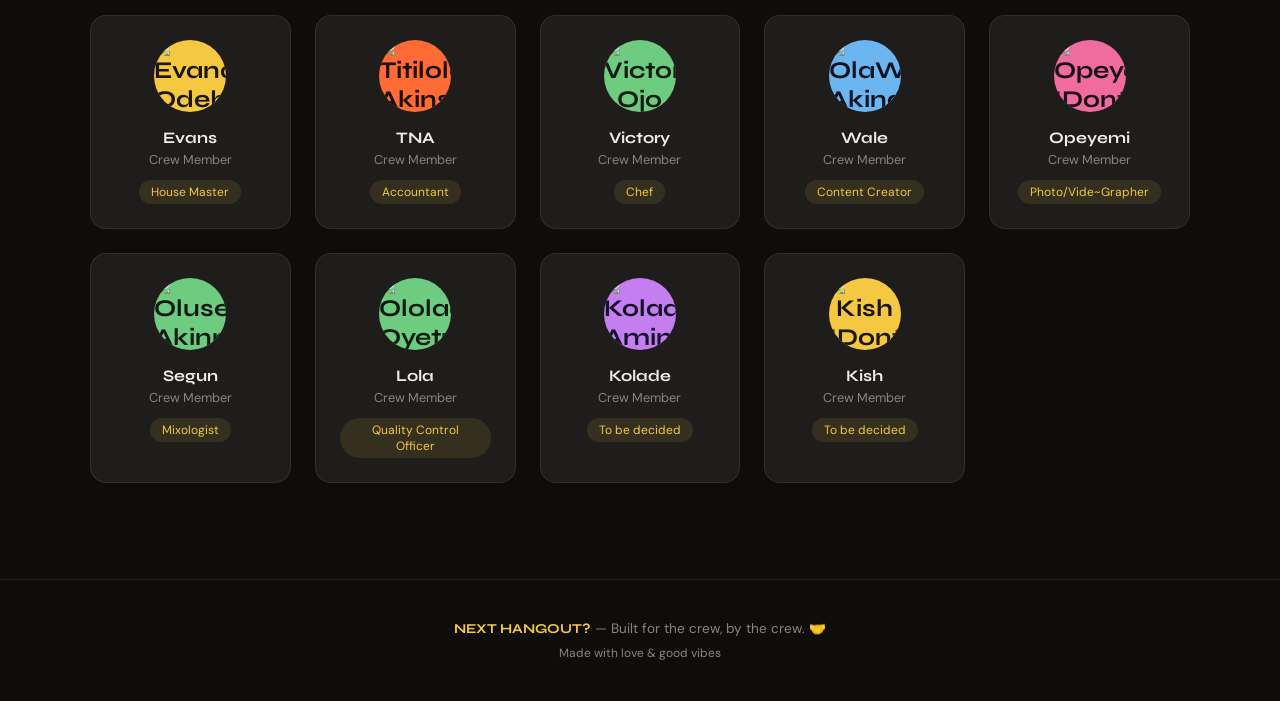
==== commit 081f4acf: "Move gallery to dedicated page and add album lightbox navigation" ====
--- a/index.html
+++ b/index.html
@@ -16,8 +16,8 @@
     <span></span><span></span><span></span>
   </button>
   <ul class="nav-links" id="primary-nav">
-    <li><a href="#hangout">Upcoming</a></li>
-    <li><a href="#gallery">Gallery</a></li>
+    <li><a href="#hangout">Home</a></li>
+    <li><a href="gallery.html">Gallery</a></li>
     <li><a href="#poll">Vote</a></li>
     <li><a href="#members">Crew</a></li>
     <li><a href="membership.html">Membership</a></li>
@@ -36,7 +36,7 @@
   <p class="hero-sub">Your crew's home base. Track upcoming hangouts, vote on spots, relive the memories.</p>
   <div class="hero-cta">
     <a href="#hangout" class="btn-primary">See Next Hangout</a>
-    <a href="#gallery" class="btn-secondary">Browse Gallery</a>
+    <a href="gallery.html" class="btn-secondary">Browse Gallery</a>
     <a class="btn-secondary" href="membership.html">Join Membership</a>
   </div>
   <div class="hero-stats">
@@ -83,16 +83,6 @@
   </div>
 </section>
 
-<!-- GALLERY -->
-<section id="gallery">
-  <div class="section-inner">
-    <p class="section-label">📸 Memories</p>
-    <h2 class="section-title">The Gallery</h2>
-    <p class="section-sub">Every hangout, documented and curated by the site admin.</p>
-    <div class="gallery-grid" id="gallery-grid"></div>
-  </div>
-</section>
-
 <!-- POLL -->
 <section id="poll">
   <div class="section-inner">
@@ -250,9 +240,15 @@
 </div>
 
 <!-- LIGHTBOX -->
-<div class="lightbox" id="lightbox" onclick="closeLightbox()">
+<div class="lightbox" id="lightbox" onclick="closeLightbox(event)">
+  <button class="lightbox-nav prev" type="button" onclick="event.stopPropagation(); moveLightbox(-1)" aria-label="Previous photo">‹</button>
   <img id="lightbox-img" src="" alt="">
-  <button class="lightbox-close" onclick="closeLightbox()">✕</button>
+  <button class="lightbox-nav next" type="button" onclick="event.stopPropagation(); moveLightbox(1)" aria-label="Next photo">›</button>
+  <div class="lightbox-meta">
+    <span id="lightbox-caption">Hangout photo</span>
+    <span id="lightbox-counter">1 / 1</span>
+  </div>
+  <button class="lightbox-close" type="button" onclick="closeLightbox()">✕</button>
 </div>
 
 <script src="script.js"></script>
--- a/styles.css
+++ b/styles.css
@@ -251,6 +251,72 @@
   .upload-zone:hover { border-color: rgba(245,200,66,0.4); }
   .upload-zone p { color: var(--muted); font-size: 0.9rem; margin-top: 0.5rem; }
   #file-input { display: none; }
+
+  /* ── GALLERY PAGE ── */
+  .page-gallery main {
+    padding-top: 4.8rem;
+  }
+  .gallery-page-hero {
+    padding-top: 1.8rem;
+    padding-bottom: 2.2rem;
+    background: linear-gradient(180deg, rgba(245,200,66,0.08), rgba(14,13,12,0));
+  }
+  .gallery-page-content {
+    padding-top: 1rem;
+    padding-bottom: 5.5rem;
+    background: var(--bg2);
+  }
+  .hangout-album {
+    background: var(--card);
+    border: 1px solid var(--border);
+    border-radius: var(--radius);
+    padding: 1.2rem;
+    margin-bottom: 1.2rem;
+  }
+  .hangout-album:last-child { margin-bottom: 0; }
+  .hangout-album-head h2 {
+    font-family: 'Syne', sans-serif;
+    font-size: clamp(1.3rem, 2.8vw, 1.8rem);
+    margin-bottom: 0.7rem;
+  }
+  .hangout-album-meta {
+    display: flex;
+    gap: 0.8rem 1rem;
+    flex-wrap: wrap;
+    color: var(--muted);
+    font-size: 0.88rem;
+    margin-bottom: 1rem;
+  }
+  .hangout-album-meta strong { color: var(--text); font-weight: 600; }
+  .gallery-page-grid {
+    display: grid;
+    gap: 0.85rem;
+    grid-template-columns: repeat(3, minmax(0, 1fr));
+  }
+  .gallery-page-item {
+    border: 1px solid var(--border);
+    background: #151412;
+    border-radius: 12px;
+    overflow: hidden;
+    cursor: pointer;
+    text-align: left;
+    color: var(--text);
+    padding: 0;
+  }
+  .gallery-page-item img {
+    width: 100%;
+    aspect-ratio: 4 / 3;
+    object-fit: cover;
+    display: block;
+    transition: transform 0.2s ease;
+  }
+  .gallery-page-item span {
+    display: block;
+    padding: 0.65rem 0.7rem 0.75rem;
+    font-size: 0.82rem;
+    color: var(--muted);
+  }
+  .gallery-page-item:hover img { transform: scale(1.04); }
 
   /* ── POLL ── */
   #poll { background: var(--bg2); }
@@ -589,6 +655,51 @@
   }
   .lightbox.open { opacity: 1; pointer-events: all; }
   .lightbox img { max-width: 90vw; max-height: 85vh; border-radius: 12px; object-fit: contain; }
+  .lightbox-nav {
+    position: absolute;
+    top: 50%;
+    transform: translateY(-50%);
+    width: 42px;
+    height: 42px;
+    border-radius: 50%;
+    border: 1px solid rgba(255,255,255,0.28);
+    background: rgba(255,255,255,0.12);
+    color: #fff;
+    font-size: 1.45rem;
+    display: inline-flex;
+    align-items: center;
+    justify-content: center;
+    cursor: pointer;
+  }
+  .lightbox-nav.prev { left: 1rem; }
+  .lightbox-nav.next { right: 1rem; }
+  .lightbox-meta {
+    position: absolute;
+    left: 50%;
+    bottom: 1.2rem;
+    transform: translateX(-50%);
+    background: rgba(10,10,10,0.6);
+    border: 1px solid rgba(255,255,255,0.18);
+    border-radius: 12px;
+    padding: 0.5rem 0.7rem;
+    display: flex;
+    gap: 0.75rem;
+    align-items: center;
+    font-size: 0.82rem;
+    color: #f1eee8;
+    max-width: min(92vw, 640px);
+  }
+  #lightbox-caption {
+    white-space: nowrap;
+    overflow: hidden;
+    text-overflow: ellipsis;
+  }
+  #lightbox-counter {
+    color: rgba(255,255,255,0.82);
+    border-left: 1px solid rgba(255,255,255,0.2);
+    padding-left: 0.65rem;
+    flex-shrink: 0;
+  }
   .lightbox-close {
     position: absolute; top: 1.5rem; right: 1.5rem;
     background: rgba(255,255,255,0.1); border: none; color: white;
@@ -650,6 +761,7 @@
     .rsvp-btns { flex-direction: column; }
     .add-option-row { flex-direction: column; }
     .upload-zone { padding: 2rem 1.25rem; }
+    .gallery-page-grid { grid-template-columns: repeat(2, minmax(0, 1fr)); }
     .leaderboard-head,
     .leaderboard-row {
       grid-template-columns: 1fr;
@@ -675,6 +787,18 @@
     }
     .profile-name { font-size: 1.2rem; }
     .profile-row { font-size: 0.86rem; }
+    .lightbox-nav {
+      width: 36px;
+      height: 36px;
+      font-size: 1.2rem;
+    }
+    .lightbox-meta {
+      width: calc(100% - 1.4rem);
+      justify-content: space-between;
+      bottom: 0.8rem;
+      font-size: 0.76rem;
+      gap: 0.55rem;
+    }
   }
 
   @media (max-width: 480px) {
@@ -700,12 +824,15 @@
     }
     .hero-cta .btn-primary,
     .hero-cta .btn-secondary { width: 100%; }
+    .gallery-page-grid { grid-template-columns: 1fr; }
     .hangout-card,
     .poll-card { padding: 1.2rem; }
     .slider-control.prev { left: 0.55rem; }
     .slider-control.next { right: 0.55rem; }
     .members-grid { grid-template-columns: 1fr; }
     .modal-btns { flex-direction: column; }
+    .lightbox-nav.prev { left: 0.6rem; }
+    .lightbox-nav.next { right: 0.6rem; }
   }
 
   @media (max-width: 560px) {
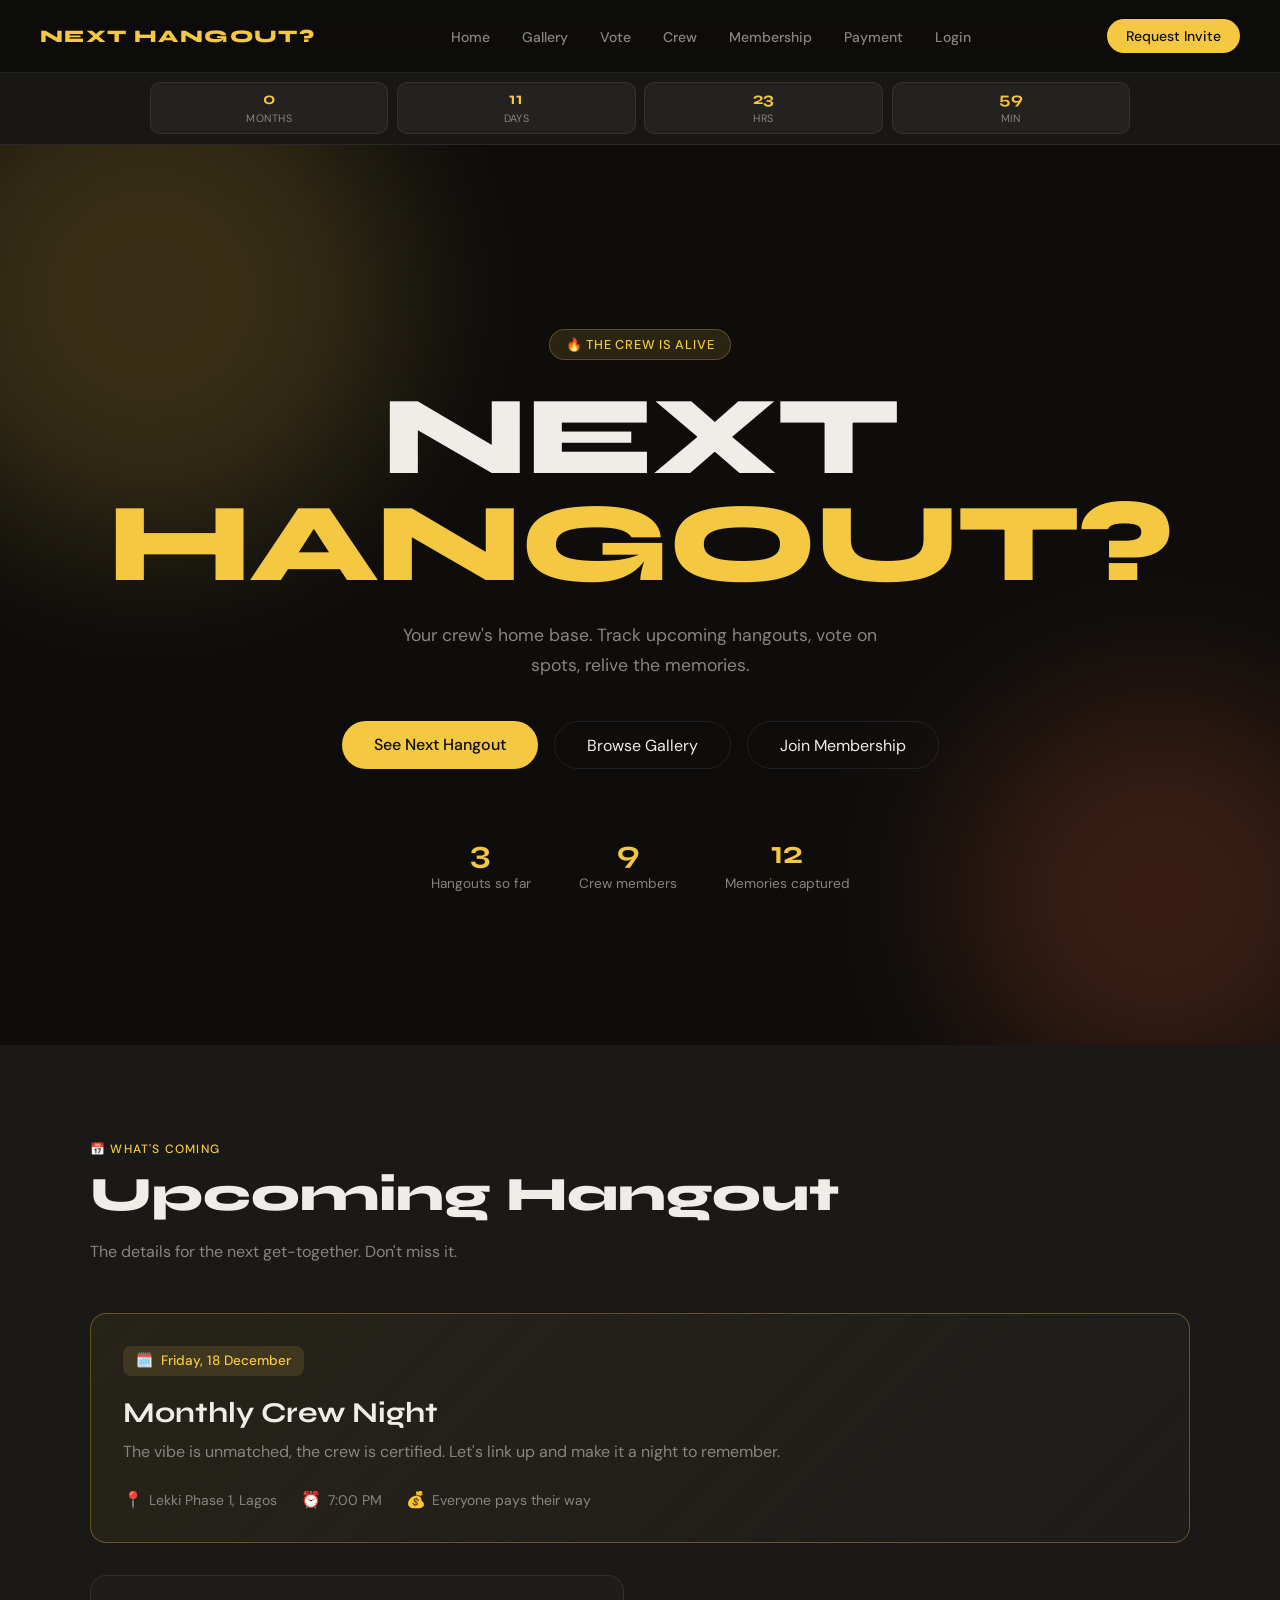
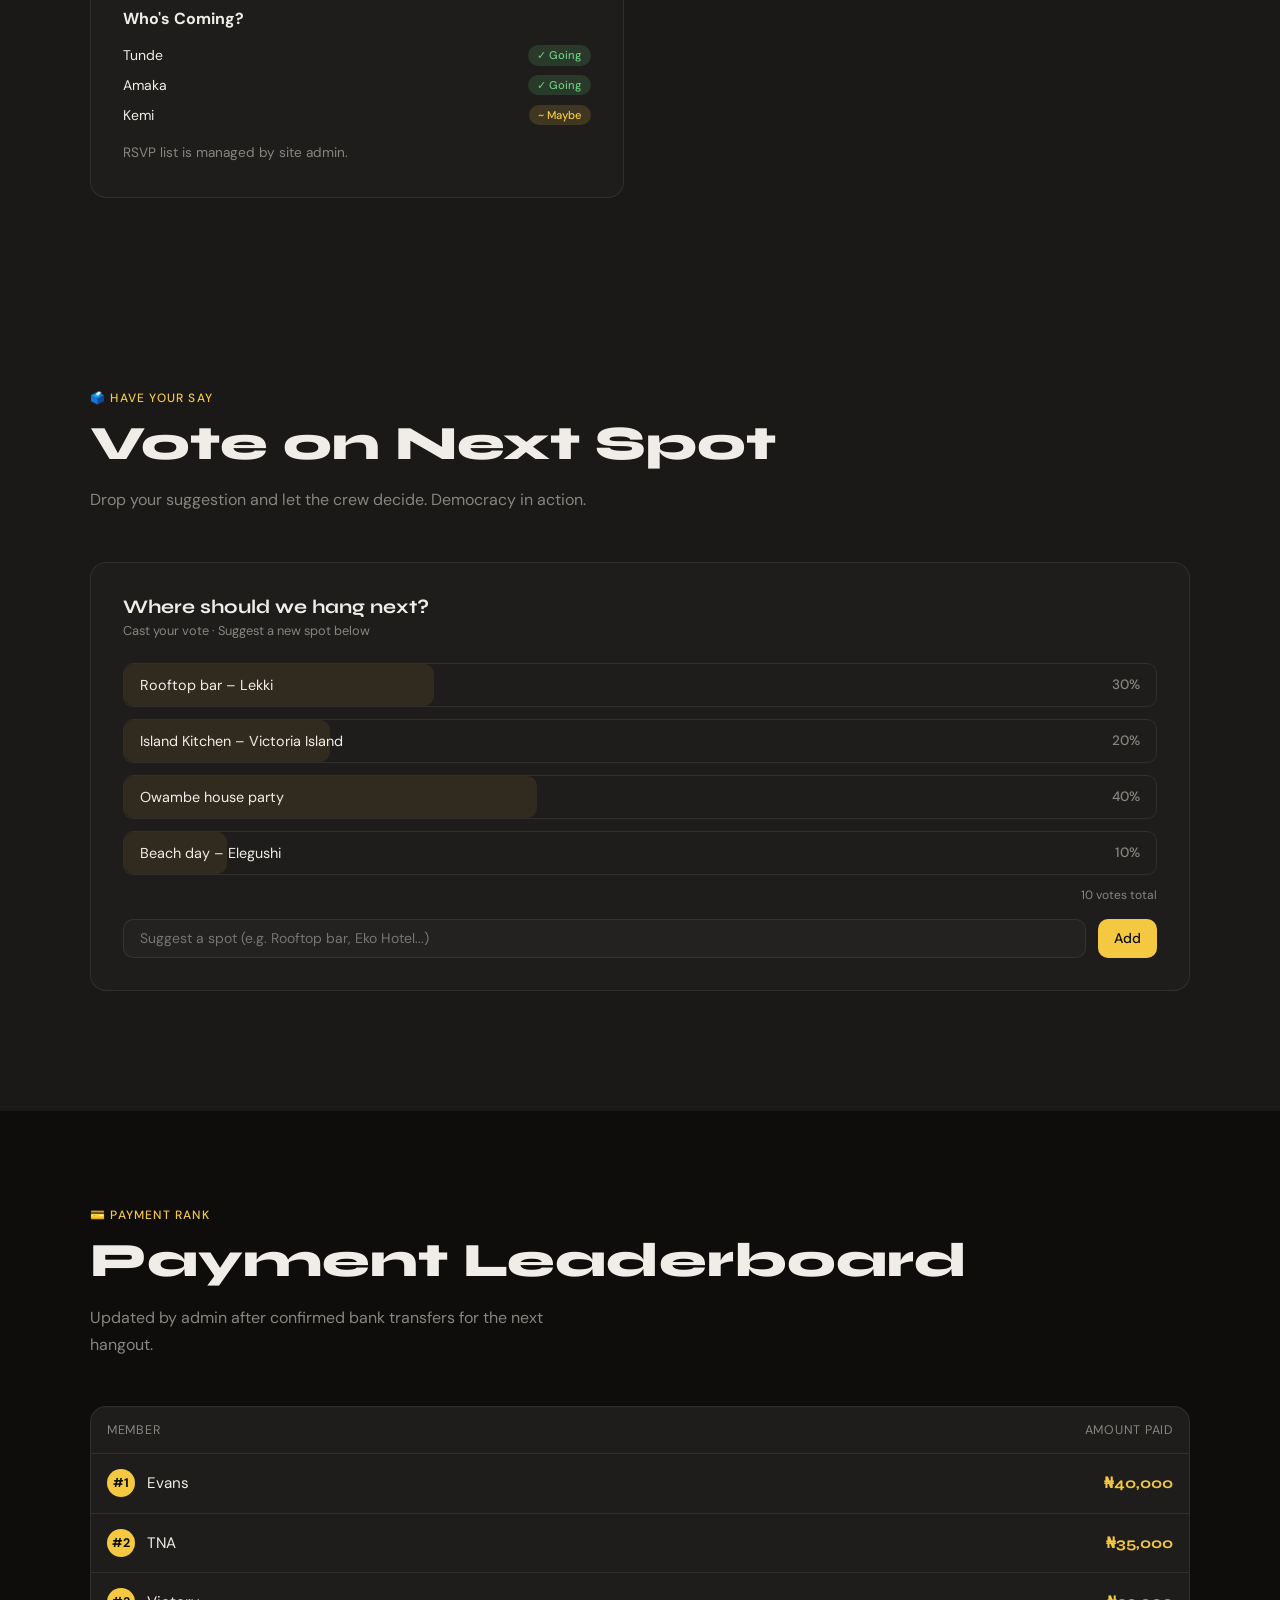
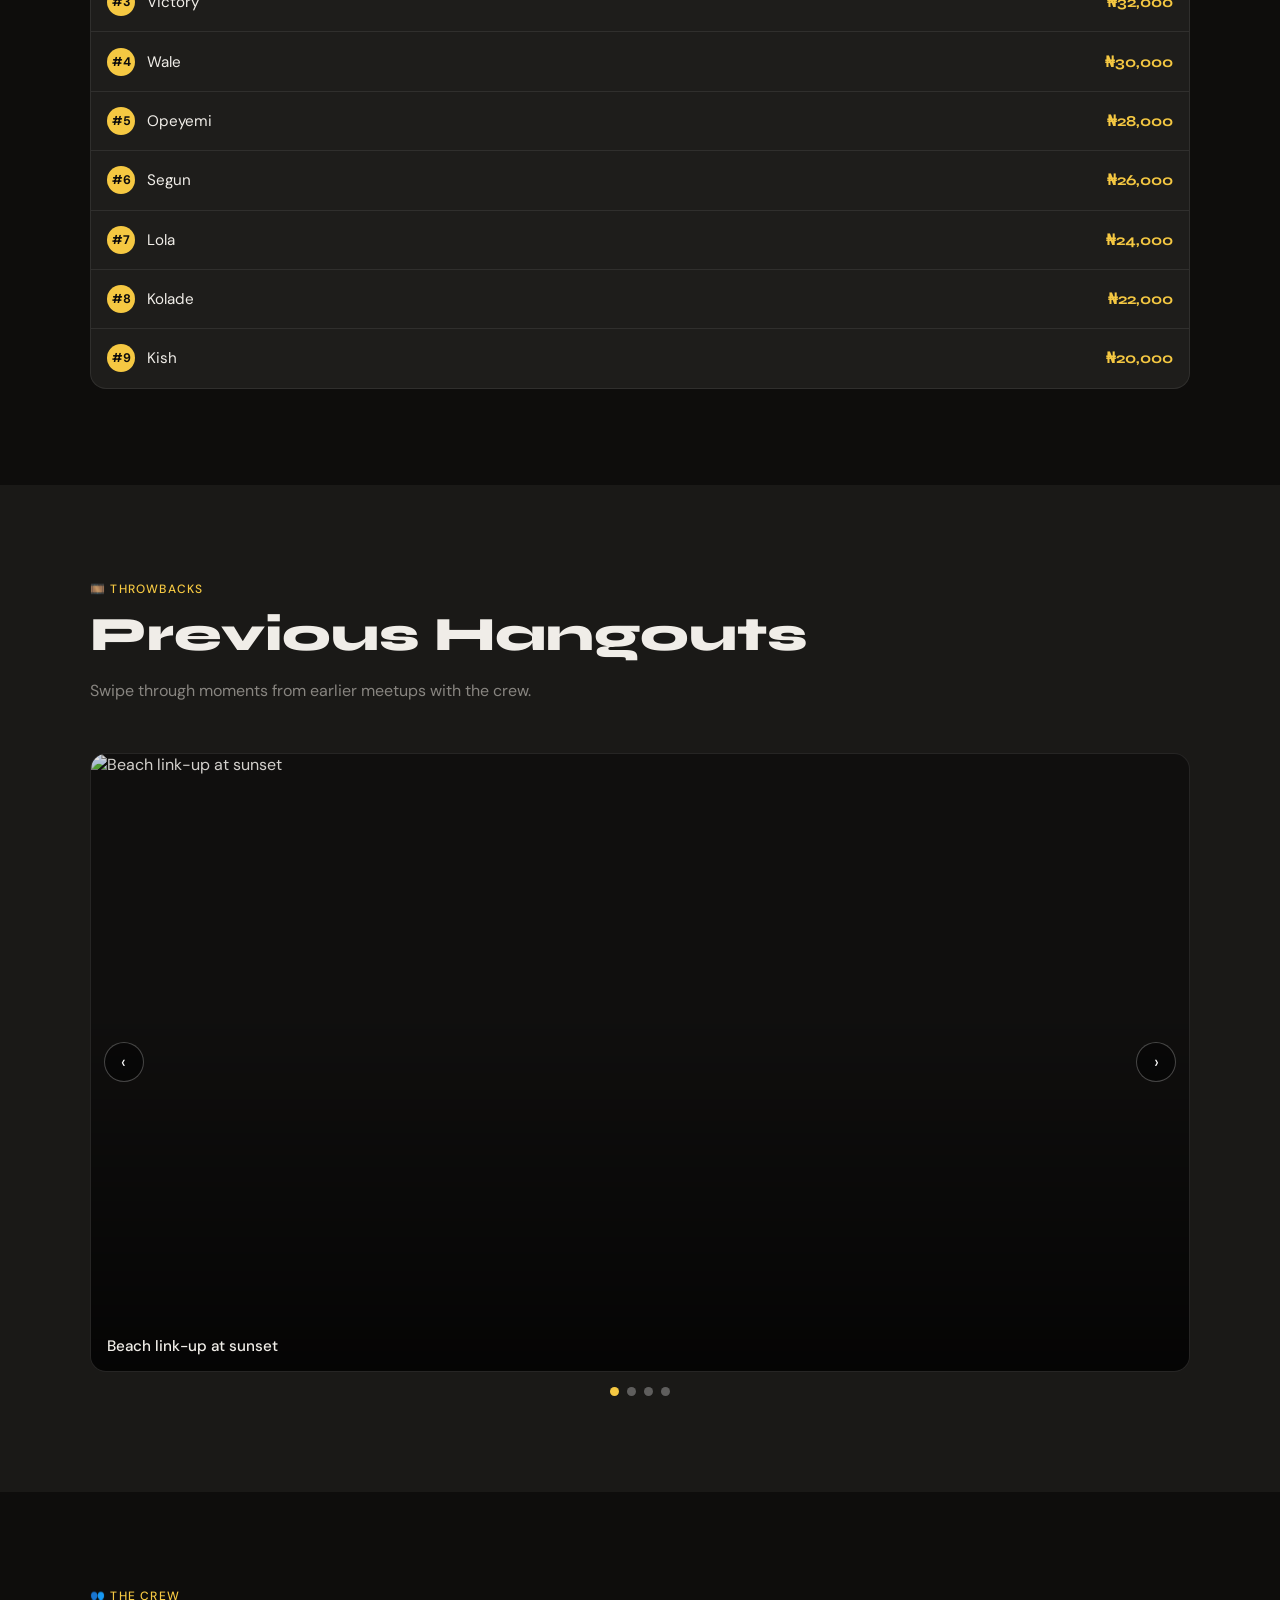
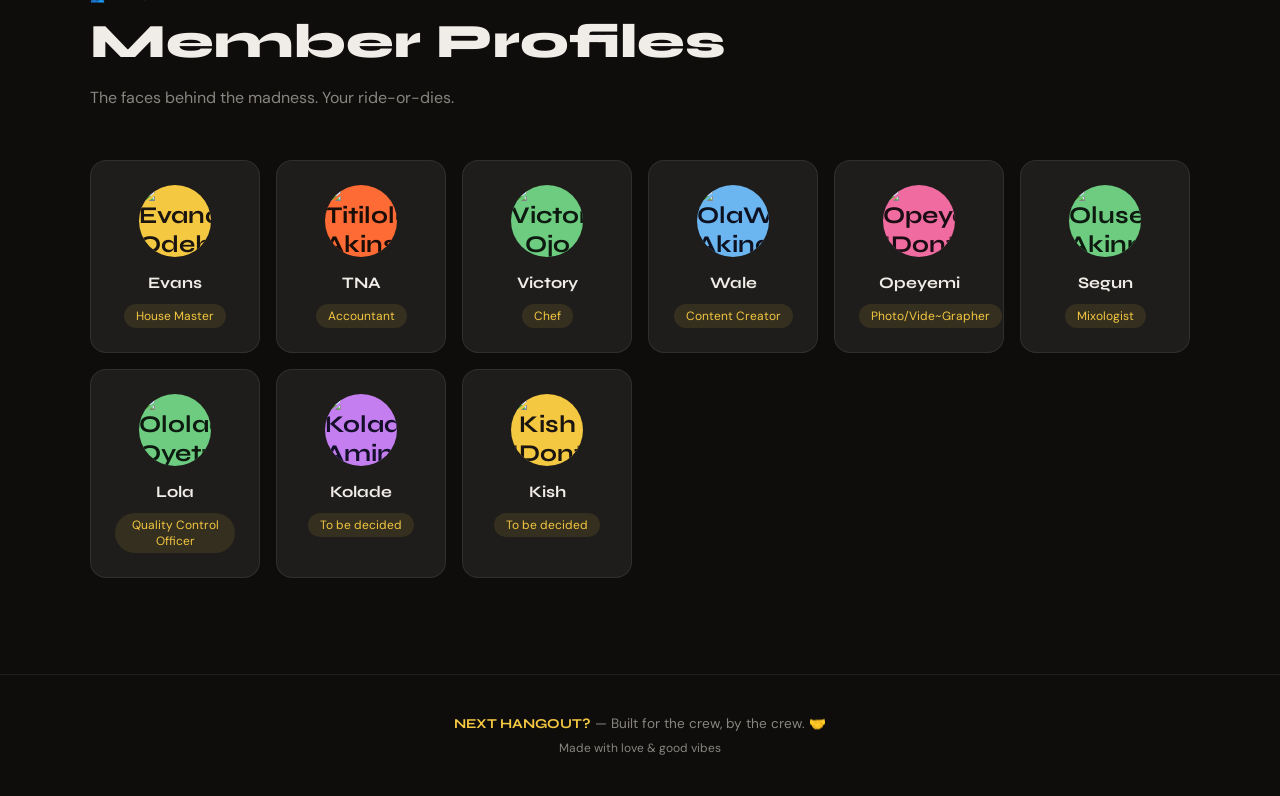
==== commit 38fd4fad: "Move countdown to top strip and update mobile layout" ====
--- a/index.html
+++ b/index.html
@@ -23,9 +23,20 @@
     <li><a href="membership.html">Membership</a></li>
     <li><a href="payment.html">Payment</a></li>
     <li><a href="login.html">Login</a></li>
+    <li class="mobile-invite"><a href="membership.html">Request Invite</a></li>
   </ul>
   <a class="nav-btn" href="membership.html">Request Invite</a>
 </nav>
+
+<!-- TOP COUNTDOWN STRIP -->
+<section class="top-countdown-strip" aria-label="Countdown to next hangout">
+  <div class="countdown-inline">
+    <div class="cd-inline-unit"><strong id="cd-month">--</strong><span>Months</span></div>
+    <div class="cd-inline-unit"><strong id="cd-days">--</strong><span>Days</span></div>
+    <div class="cd-inline-unit"><strong id="cd-hrs">--</strong><span>Hrs</span></div>
+    <div class="cd-inline-unit"><strong id="cd-min">--</strong><span>Min</span></div>
+  </div>
+</section>
 
 <!-- HERO -->
 <section class="hero">
@@ -64,15 +75,6 @@
         </div>
       </div>
       <div class="hangout-card">
-        <h4>Countdown</h4>
-        <div class="countdown" style="margin-top:1rem">
-          <div class="cd-unit"><strong id="cd-days">--</strong><span>Days</span></div>
-          <div class="cd-unit"><strong id="cd-hrs">--</strong><span>Hrs</span></div>
-          <div class="cd-unit"><strong id="cd-min">--</strong><span>Min</span></div>
-          <div class="cd-unit"><strong id="cd-sec">--</strong><span>Sec</span></div>
-        </div>
-      </div>
-      <div class="hangout-card">
         <h4>Who's Coming?</h4>
         <div class="rsvp-list" id="rsvp-list" style="margin-top:1rem"></div>
         <p class="section-sub" style="margin:1rem 0 0;max-width:none;font-size:0.85rem;">
--- a/styles.css
+++ b/styles.css
@@ -13,7 +13,13 @@
     --radius: 16px;
   }
 
-  html { scroll-behavior: smooth; }
+  html {
+    scroll-behavior: smooth;
+    overflow-x: hidden;
+    overflow-x: clip;
+    width: 100%;
+    max-width: 100%;
+  }
 
   img, video, canvas, svg {
     max-width: 100%;
@@ -29,6 +35,16 @@
     background: var(--bg);
     color: var(--text);
     min-height: 100vh;
+    overflow-x: hidden;
+    overflow-x: clip;
+    width: 100%;
+    max-width: 100%;
+  }
+
+  main,
+  section,
+  footer {
+    max-width: 100%;
     overflow-x: hidden;
   }
 
@@ -40,6 +56,8 @@
     background: rgba(14,13,12,0.85);
     backdrop-filter: blur(12px);
     border-bottom: 1px solid var(--border);
+    max-width: 100vw;
+    overflow-x: clip;
   }
   .nav-logo {
     font-family: 'Syne', sans-serif;
@@ -54,6 +72,7 @@
     transition: color 0.2s;
   }
   .nav-links a:hover { color: var(--text); }
+  .mobile-invite { display: none; }
   .nav-toggle {
     display: none;
     width: 42px; height: 42px;
@@ -88,12 +107,51 @@
   }
   .nav-btn:hover { opacity: 0.85; }
 
+  /* ── TOP COUNTDOWN STRIP ── */
+  .top-countdown-strip {
+    margin-top: 72px;
+    padding: 0.6rem 1rem;
+    border-bottom: 1px solid var(--border);
+    background: rgba(26, 25, 23, 0.95);
+    backdrop-filter: blur(6px);
+  }
+  .countdown-inline {
+    max-width: 980px;
+    margin: 0 auto;
+    display: grid;
+    grid-template-columns: repeat(4, minmax(0, 1fr));
+    gap: 0.55rem;
+  }
+  .cd-inline-unit {
+    text-align: center;
+    border: 1px solid var(--border);
+    border-radius: 10px;
+    background: var(--bg3);
+    padding: 0.5rem 0.25rem;
+  }
+  .cd-inline-unit strong {
+    display: block;
+    font-family: 'Syne', sans-serif;
+    font-size: 1.05rem;
+    color: var(--accent);
+    line-height: 1;
+  }
+  .cd-inline-unit span {
+    display: block;
+    margin-top: 0.25rem;
+    font-size: 0.67rem;
+    text-transform: uppercase;
+    color: var(--muted);
+    letter-spacing: 0.04em;
+  }
+
   /* ── HERO ── */
   .hero {
     min-height: 100vh;
     display: flex; flex-direction: column; align-items: center; justify-content: center;
     text-align: center; padding: 6rem 2rem 4rem;
     position: relative; overflow: hidden;
+    overflow-x: clip;
   }
   .hero-blob {
     position: absolute; border-radius: 50%;
@@ -152,7 +210,12 @@
 
   /* ── SECTION COMMON ── */
   section { padding: 6rem 2rem; }
-  .section-inner { max-width: 1100px; margin: 0 auto; }
+  .section-inner {
+    width: min(1100px, 100%);
+    max-width: 100%;
+    margin: 0 auto;
+    overflow-x: clip;
+  }
   .section-label {
     font-size: 0.75rem; font-weight: 500; letter-spacing: 0.1em;
     text-transform: uppercase; color: var(--accent); margin-bottom: 0.75rem;
@@ -266,14 +329,17 @@
     padding-bottom: 5.5rem;
     background: var(--bg2);
   }
-  .hangout-album {
+  .hangout-albums-shell {
     background: var(--card);
     border: 1px solid var(--border);
     border-radius: var(--radius);
+    overflow: hidden;
+  }
+  .hangout-album {
     padding: 1.2rem;
-    margin-bottom: 1.2rem;
-  }
-  .hangout-album:last-child { margin-bottom: 0; }
+    border-top: 1px solid var(--border);
+  }
+  .hangout-album:first-child { border-top: 0; }
   .hangout-album-head h2 {
     font-family: 'Syne', sans-serif;
     font-size: clamp(1.3rem, 2.8vw, 1.8rem);
@@ -316,7 +382,19 @@
     font-size: 0.82rem;
     color: var(--muted);
   }
+  .gallery-page-item.is-hidden { display: none; }
   .gallery-page-item:hover img { transform: scale(1.04); }
+  .gallery-show-more-btn {
+    margin-top: 0.9rem;
+    border: 1px solid var(--border);
+    background: transparent;
+    color: var(--text);
+    border-radius: 999px;
+    padding: 0.6rem 1rem;
+    cursor: pointer;
+    font-size: 0.88rem;
+  }
+  .gallery-show-more-btn:hover { background: var(--bg3); }
 
   /* ── POLL ── */
   #poll { background: var(--bg2); }
@@ -496,7 +574,9 @@
   /* ── MEMBERS ── */
   #members { background: var(--bg); }
   .members-grid {
-    display: grid; grid-template-columns: repeat(auto-fill, minmax(200px, 1fr)); gap: 1.5rem;
+    display: grid;
+    grid-template-columns: repeat(auto-fit, minmax(170px, 1fr));
+    gap: 1rem;
   }
   .member-card {
     background: var(--card); border: 1px solid var(--border);
@@ -710,12 +790,37 @@
   /* ── RESPONSIVE ── */
   @media (max-width: 980px) {
     nav { padding: 1rem 1.5rem; }
-    section { padding: 5rem 1.5rem; }
+    section { padding: 5rem 1.25rem; }
     .hero { padding: 6rem 1.5rem 3.5rem; }
     .hero-stats { gap: 2rem; }
   }
 
   @media (max-width: 760px) {
+    .top-countdown-strip {
+      margin-top: 68px;
+      padding: 0.5rem 0.55rem;
+    }
+    .countdown-inline { gap: 0.4rem; }
+    .cd-inline-unit strong { font-size: 0.95rem; }
+    .cd-inline-unit span { font-size: 0.62rem; }
+    html,
+    body {
+      width: 100%;
+      max-width: 100%;
+      overflow-x: hidden !important;
+    }
+    body {
+      position: relative;
+    }
+    nav,
+    .hero,
+    .section-inner,
+    .hangout-grid,
+    .hero-stats,
+    .members-grid {
+      max-width: 100vw;
+      overflow-x: hidden;
+    }
     nav {
       padding: 0.9rem 1rem;
       align-items: center;
@@ -729,6 +834,12 @@
       width: 100%;
       padding: 0.45rem 0.9rem;
       font-size: 0.8rem;
+      display: none !important;
+      visibility: hidden;
+      height: 0;
+      padding: 0;
+      margin: 0;
+      border: 0;
     }
     .nav-links {
       width: 100%;
@@ -745,13 +856,29 @@
       transition: max-height 0.25s ease, opacity 0.2s ease, padding-top 0.2s ease;
     }
     .nav-links.open {
-      max-height: 220px;
+      max-height: min(65vh, 460px);
       opacity: 1;
       pointer-events: all;
       padding-top: 0.55rem;
+      padding-bottom: 0.45rem;
       border-top: 1px solid var(--border);
+      overflow-y: auto;
+      -webkit-overflow-scrolling: touch;
     }
     .nav-links a { display: block; padding: 0.3rem 0; }
+    .mobile-invite { display: list-item; }
+    .mobile-invite a {
+      display: block;
+      width: 100%;
+      text-align: center;
+      background: var(--accent);
+      color: #0e0d0c;
+      font-weight: 700;
+      border-radius: 999px;
+      padding: 0.5rem 0.9rem;
+      border: 1px solid rgba(0,0,0,0.08);
+      margin: 0.15rem 0 0.35rem;
+    }
     .hero-title { font-size: clamp(2.5rem, 14vw, 4rem); }
     .hero-sub { font-size: 1rem; }
     .hero-stats { gap: 1.2rem; }
@@ -787,6 +914,41 @@
     }
     .profile-name { font-size: 1.2rem; }
     .profile-row { font-size: 0.86rem; }
+    section { padding-left: 0.85rem; padding-right: 0.85rem; }
+    .members-grid {
+      grid-template-columns: repeat(auto-fit, minmax(98px, 1fr));
+      gap: 0.55rem;
+      align-items: stretch;
+    }
+    .member-card {
+      padding: 0.65rem 0.4rem;
+      border-radius: 12px;
+      width: 100%;
+      min-width: 0;
+    }
+    .member-avatar {
+      width: 46px;
+      height: 46px;
+      margin-bottom: 0.45rem;
+    }
+    .member-name {
+      font-size: 0.72rem;
+      line-height: 1.2;
+      margin-bottom: 0;
+      word-break: break-word;
+    }
+    .member-role { display: none; }
+    .member-vibe {
+      display: block;
+      margin-top: 0.25rem;
+      font-size: 0.6rem;
+      padding: 0.2rem 0.45rem;
+      border-radius: 999px;
+      white-space: nowrap;
+      overflow: hidden;
+      text-overflow: ellipsis;
+      max-width: 100%;
+    }
     .lightbox-nav {
       width: 36px;
       height: 36px;
@@ -802,7 +964,12 @@
   }
 
   @media (max-width: 480px) {
-    section { padding: 4.25rem 1rem; }
+    .top-countdown-strip {
+      margin-top: 66px;
+      padding-left: 0.4rem;
+      padding-right: 0.4rem;
+    }
+    section { padding: 4.25rem 0.6rem; }
     .hero { padding: 6.2rem 1rem 3rem; }
     .hero-title {
       font-size: clamp(2rem, 11.5vw, 2.9rem);
@@ -829,7 +996,7 @@
     .poll-card { padding: 1.2rem; }
     .slider-control.prev { left: 0.55rem; }
     .slider-control.next { right: 0.55rem; }
-    .members-grid { grid-template-columns: 1fr; }
+    .members-grid { gap: 0.45rem; }
     .modal-btns { flex-direction: column; }
     .lightbox-nav.prev { left: 0.6rem; }
     .lightbox-nav.next { right: 0.6rem; }
@@ -891,7 +1058,7 @@
   }
 
   @media (max-width: 380px) {
-    section { padding: 4rem 0.85rem; }
+    section { padding: 4rem 0.5rem; }
     .nav-logo {
       font-size: 0.88rem;
       letter-spacing: 0.02em;
@@ -920,6 +1087,18 @@
       gap: 0.35rem;
     }
     .profile-row span:last-child { text-align: left; }
+    .member-card {
+      padding: 0.55rem 0.35rem;
+    }
+    .member-avatar {
+      width: 40px;
+      height: 40px;
+      margin-bottom: 0.35rem;
+    }
+    .member-name {
+      font-size: 0.68rem;
+    }
+    .members-grid { gap: 0.4rem; }
   }
 
 /* ── MEMBERSHIP PAGE ── */
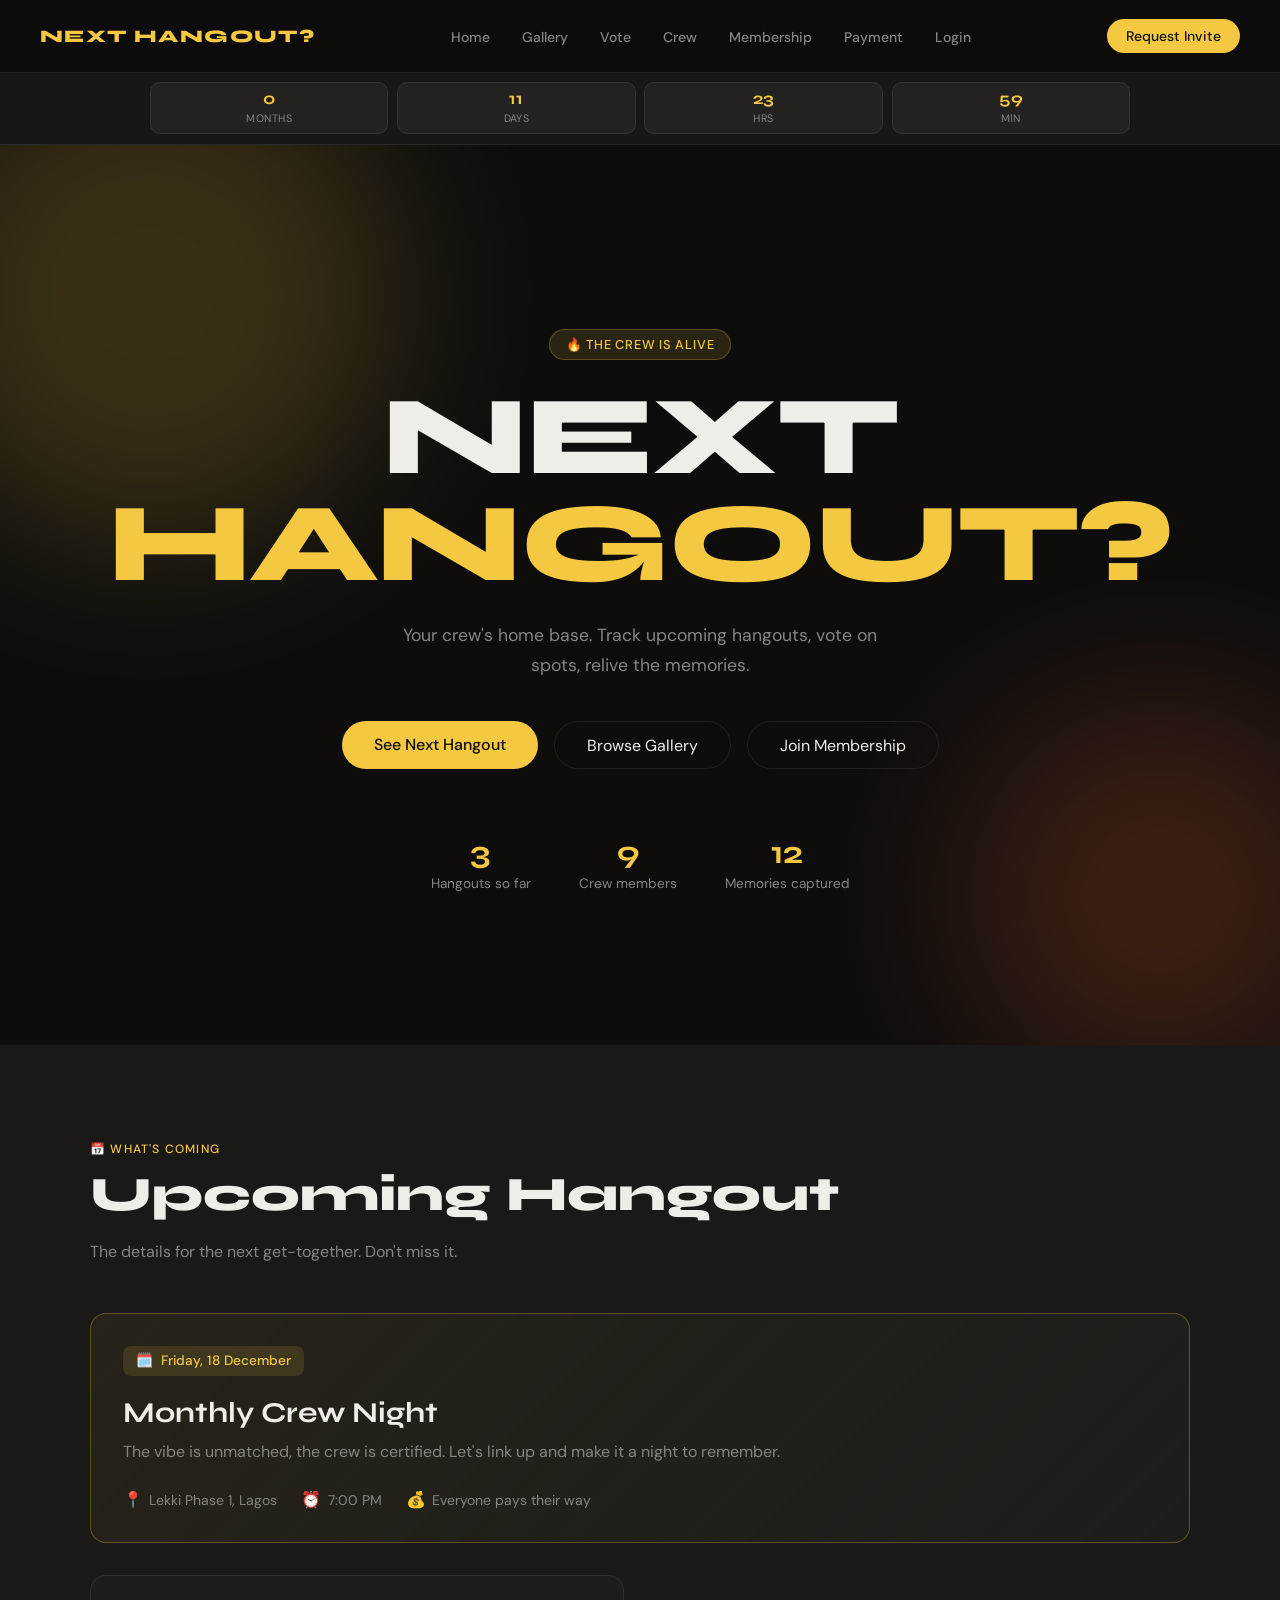
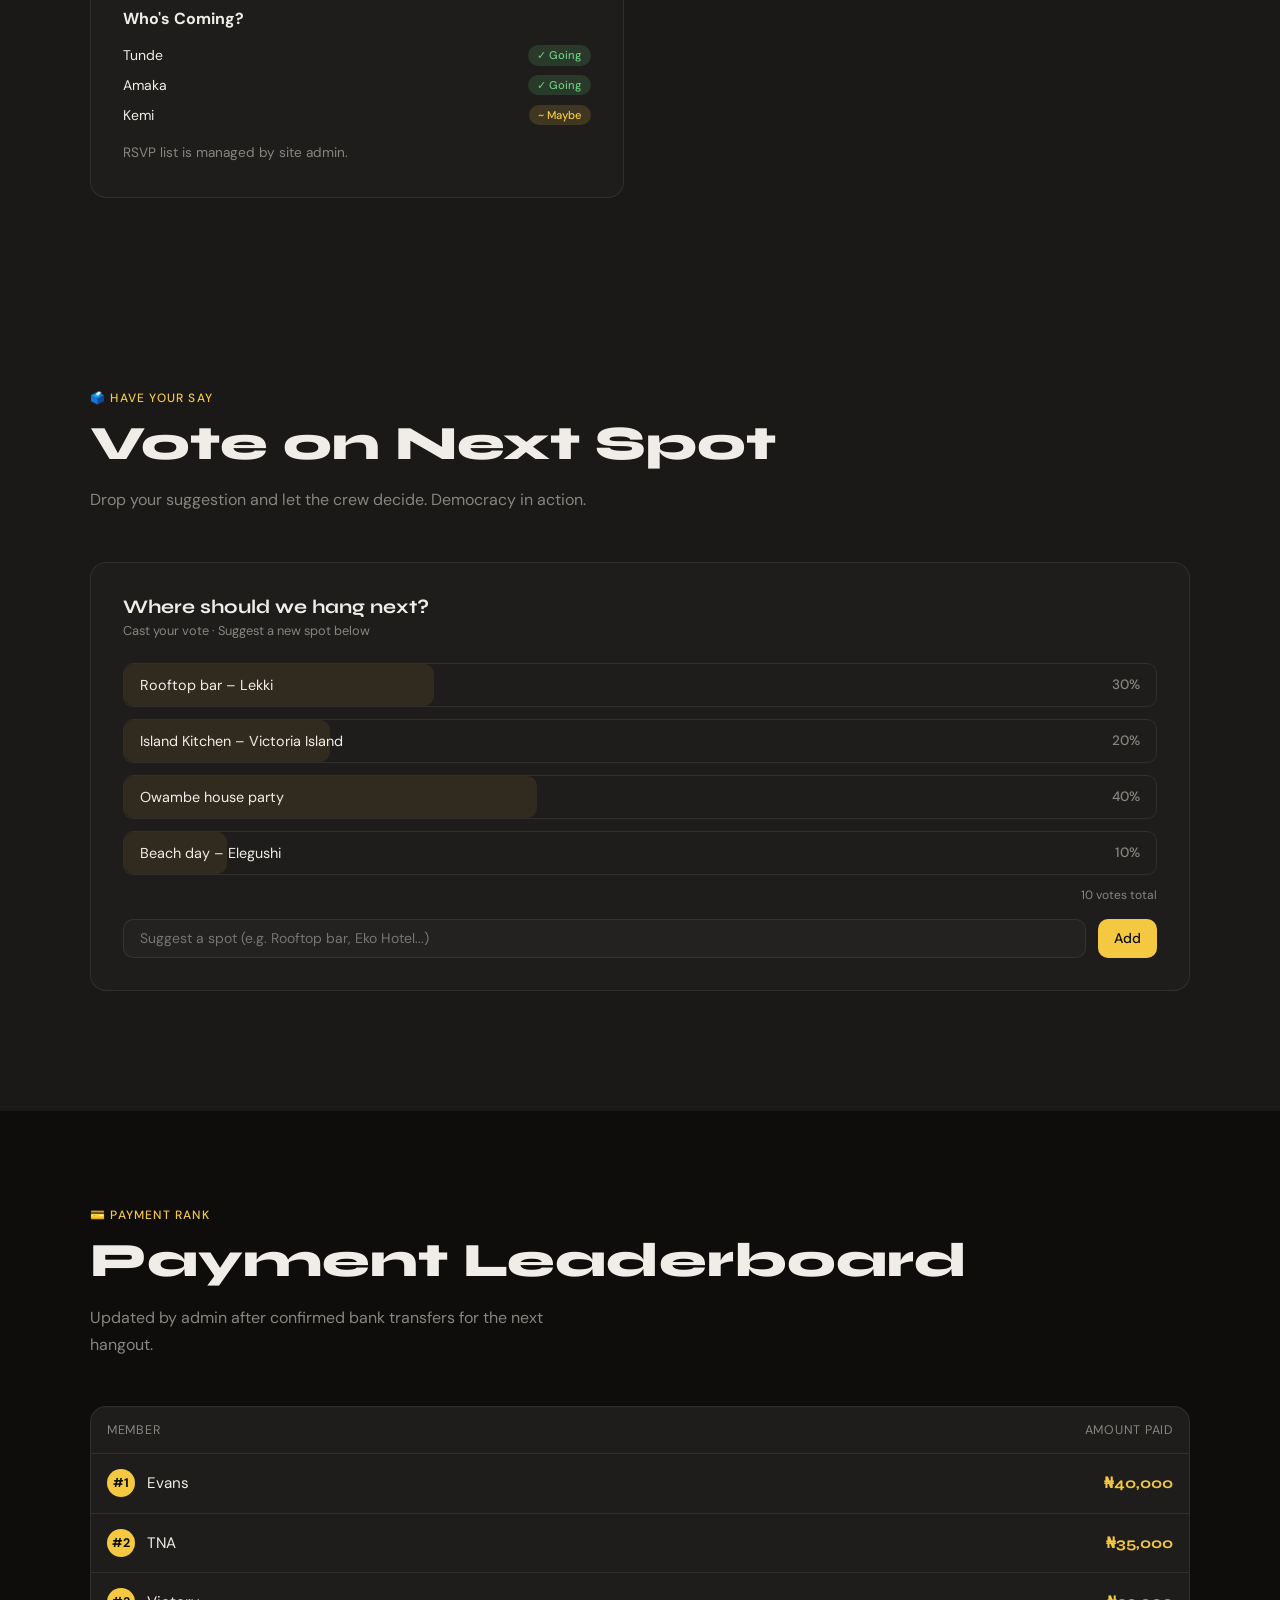
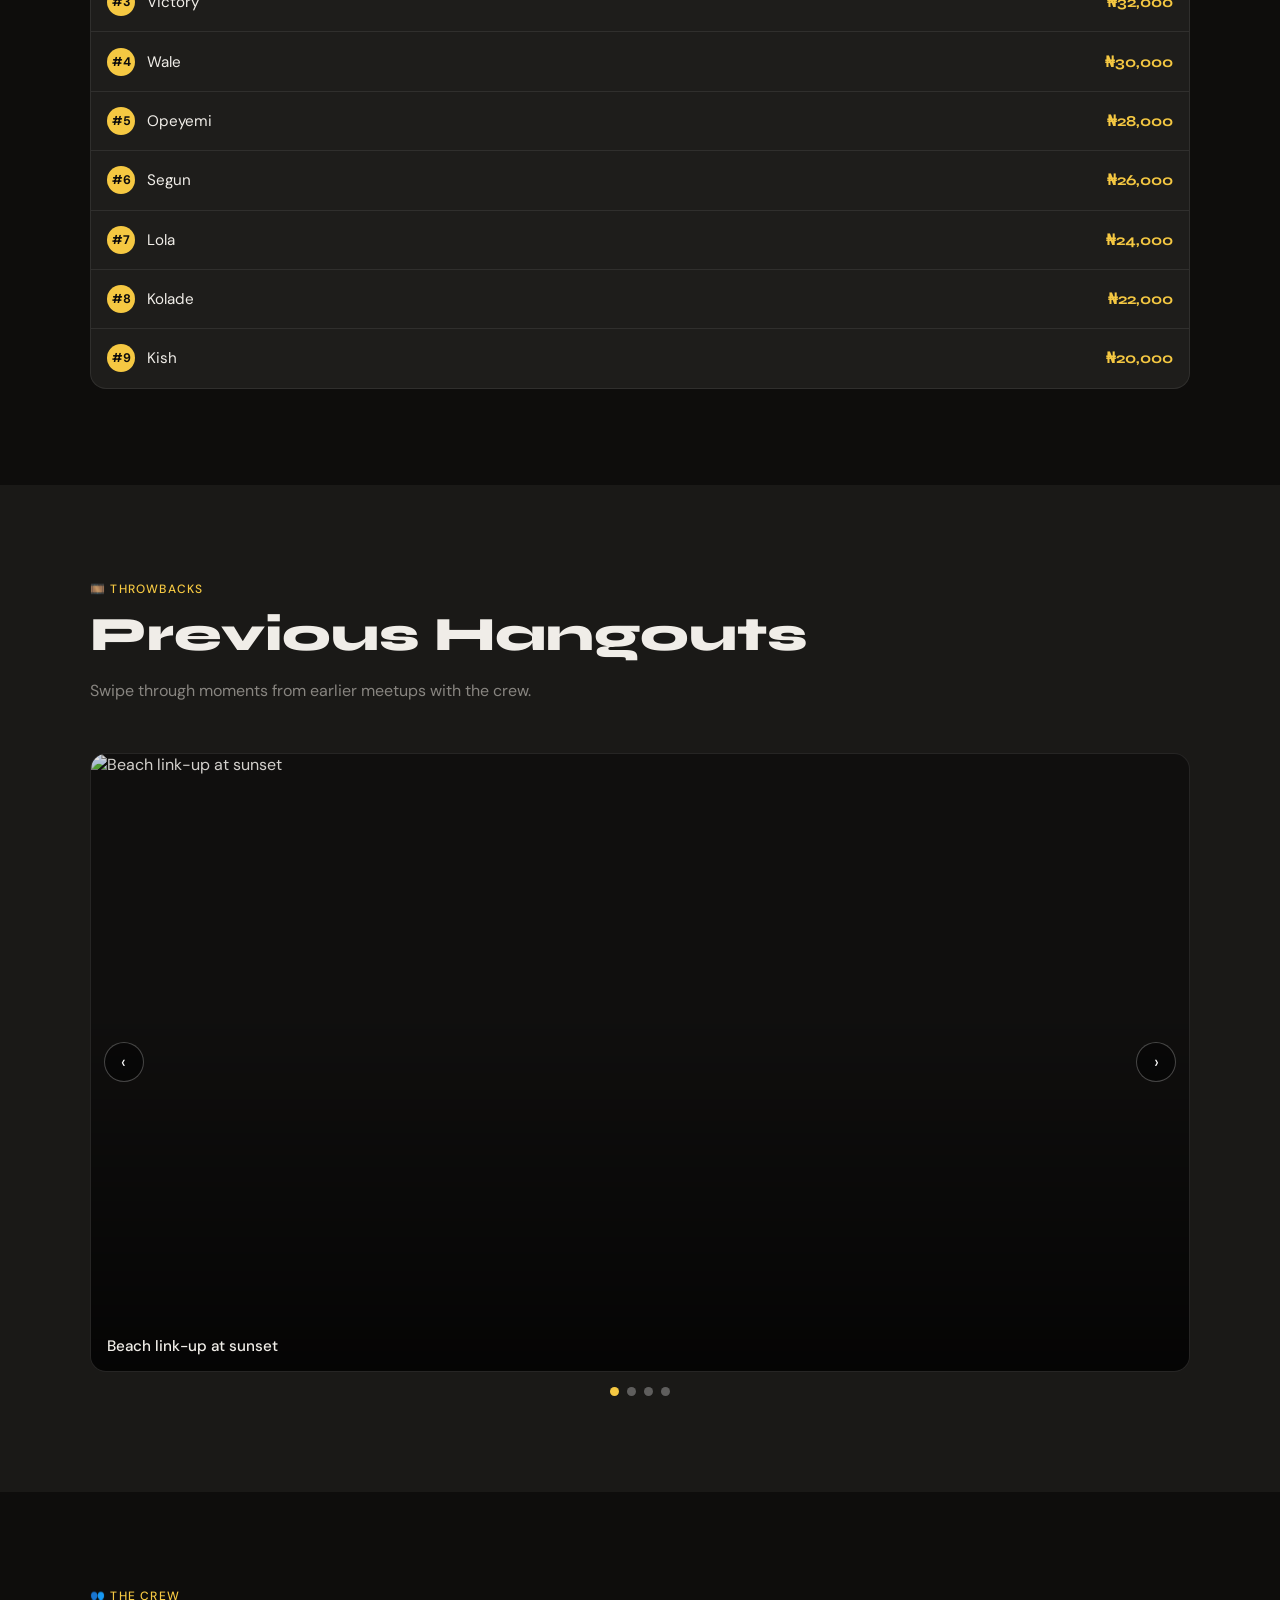
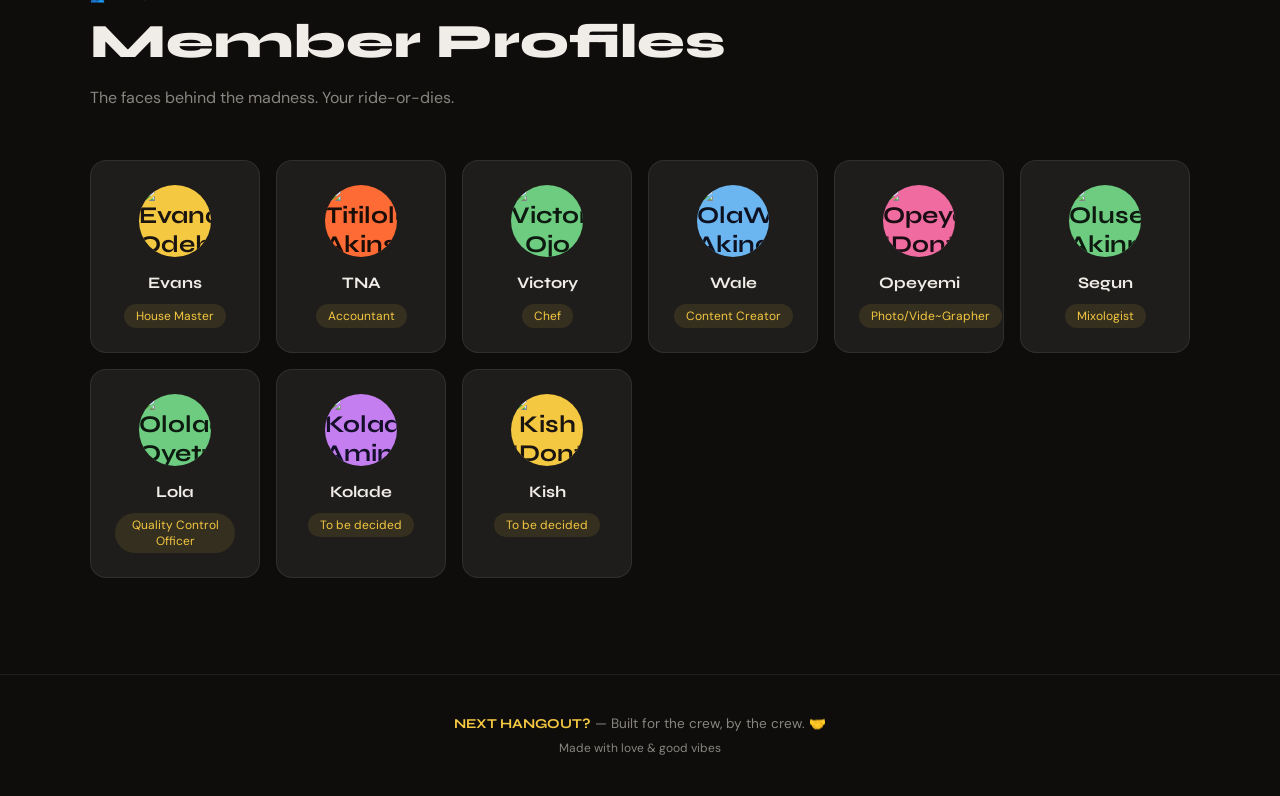
==== commit c8f624a2: "Fix mobile top countdown pinning and spacing" ====
--- a/index.html
+++ b/index.html
@@ -29,14 +29,14 @@
 </nav>
 
 <!-- TOP COUNTDOWN STRIP -->
-<section class="top-countdown-strip" aria-label="Countdown to next hangout">
+<div class="top-countdown-strip" role="region" aria-label="Countdown to next hangout">
   <div class="countdown-inline">
     <div class="cd-inline-unit"><strong id="cd-month">--</strong><span>Months</span></div>
     <div class="cd-inline-unit"><strong id="cd-days">--</strong><span>Days</span></div>
     <div class="cd-inline-unit"><strong id="cd-hrs">--</strong><span>Hrs</span></div>
     <div class="cd-inline-unit"><strong id="cd-min">--</strong><span>Min</span></div>
   </div>
-</section>
+</div>
 
 <!-- HERO -->
 <section class="hero">
--- a/styles.css
+++ b/styles.css
@@ -42,7 +42,6 @@
   }
 
   main,
-  section,
   footer {
     max-width: 100%;
     overflow-x: hidden;
@@ -110,10 +109,16 @@
   /* ── TOP COUNTDOWN STRIP ── */
   .top-countdown-strip {
     margin-top: 72px;
+    width: 100%;
+    max-width: 100vw;
     padding: 0.6rem 1rem;
     border-bottom: 1px solid var(--border);
     background: rgba(26, 25, 23, 0.95);
     backdrop-filter: blur(6px);
+    position: -webkit-sticky;
+    position: sticky;
+    top: 72px;
+    z-index: 95;
   }
   .countdown-inline {
     max-width: 980px;
@@ -797,8 +802,16 @@
 
   @media (max-width: 760px) {
     .top-countdown-strip {
-      margin-top: 68px;
+      margin-top: 0;
       padding: 0.5rem 0.55rem;
+      position: fixed;
+      left: 0;
+      right: 0;
+      top: 68px;
+      z-index: 95;
+    }
+    .page-home .hero {
+      padding-top: 9.4rem;
     }
     .countdown-inline { gap: 0.4rem; }
     .cd-inline-unit strong { font-size: 0.95rem; }
@@ -965,12 +978,17 @@
 
   @media (max-width: 480px) {
     .top-countdown-strip {
-      margin-top: 66px;
+      margin-top: 0;
       padding-left: 0.4rem;
       padding-right: 0.4rem;
+      position: fixed;
+      left: 0;
+      right: 0;
+      top: 66px;
+      z-index: 95;
     }
     section { padding: 4.25rem 0.6rem; }
-    .hero { padding: 6.2rem 1rem 3rem; }
+    .hero { padding: 9.6rem 1rem 3rem; }
     .hero-title {
       font-size: clamp(2rem, 11.5vw, 2.9rem);
       line-height: 0.9;
@@ -1009,7 +1027,7 @@
       letter-spacing: 0.04em;
     }
     .hero {
-      padding: 5.8rem 0.95rem 2.5rem;
+      padding: 9.1rem 0.95rem 2.5rem;
       min-height: auto;
     }
     .hero-tag {
